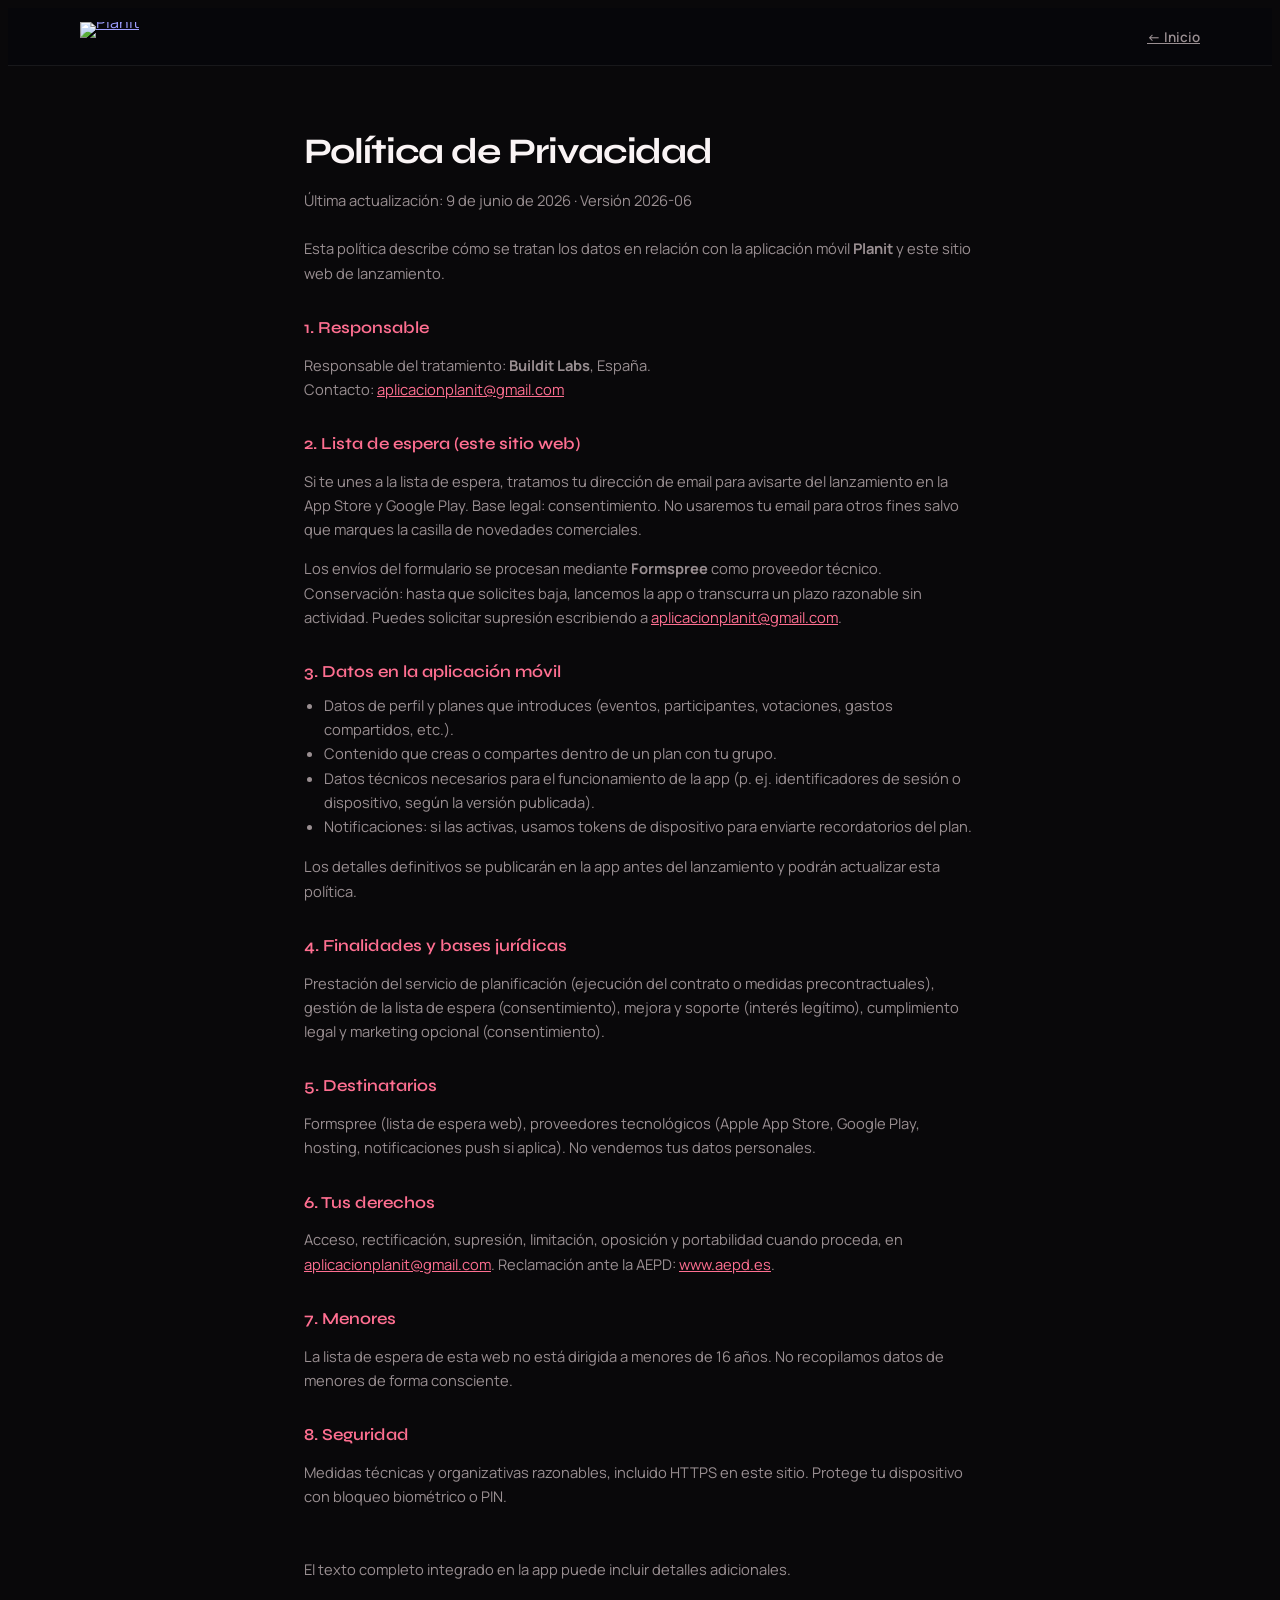
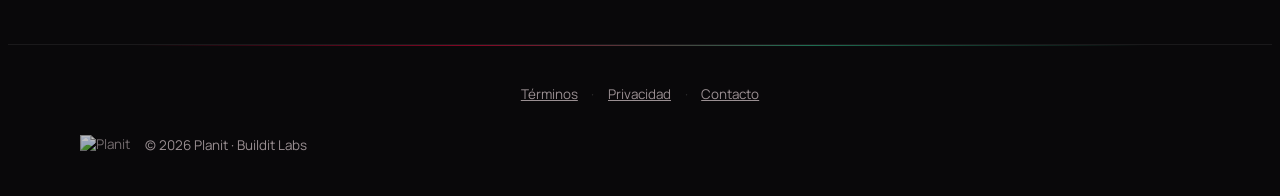
==== privacidad.html @ 85835186 "Modernize Planit landing page for production launch. Redesign site to match Futurit format, add SEO " ====
<!DOCTYPE html>
<html lang="es">
<head>
  <meta charset="UTF-8">
  <meta name="viewport" content="width=device-width, initial-scale=1.0">
  <title>Política de Privacidad — Planit | getplanit.app</title>
  <meta name="description" content="Política de privacidad de Planit, la app para organizar planes con amigos de Buildit Labs.">
  <meta name="robots" content="index, follow">
  <link rel="canonical" href="https://www.getplanit.app/privacidad.html">
  <link rel="icon" type="image/png" sizes="48x48" href="./assets/icon-48.png">
  <link rel="icon" type="image/png" sizes="192x192" href="./assets/icon-192.png">
  <meta name="theme-color" content="#09080a">
  <link rel="preconnect" href="https://fonts.googleapis.com">
  <link rel="preconnect" href="https://fonts.gstatic.com" crossorigin>
  <link rel="preload" as="style" href="https://fonts.googleapis.com/css2?family=IBM+Plex+Mono:wght@400;500&family=Manrope:wght@400;600;700&family=Syne:wght@700&display=swap" onload="this.onload=null;this.rel='stylesheet'">
  <noscript><link rel="stylesheet" href="https://fonts.googleapis.com/css2?family=IBM+Plex+Mono:wght@400;500&family=Manrope:wght@400;600;700&family=Syne:wght@700&display=swap"></noscript>
  <link rel="stylesheet" href="./index.css">
</head>
<body>
  <header class="legal-header">
    <div class="container legal-header-inner">
      <a href="./" class="site-logo-link" aria-label="Planit — inicio">
        <img src="./assets/logo.png" alt="Planit" class="site-logo" width="200" height="79">
      </a>
      <a href="./" class="legal-back">← Inicio</a>
    </div>
  </header>

  <main class="legal-page">
    <div class="container legal-wrap">
      <h1>Política de Privacidad</h1>
      <p class="legal-meta">Última actualización: 9 de junio de 2026 · Versión 2026-06</p>
      <p>Esta política describe cómo se tratan los datos en relación con la aplicación móvil <strong>Planit</strong> y este sitio web de lanzamiento.</p>

      <h2>1. Responsable</h2>
      <p>Responsable del tratamiento: <strong>Buildit Labs</strong>, España.<br>
      Contacto: <a href="mailto:aplicacionplanit@gmail.com">aplicacionplanit@gmail.com</a></p>

      <h2>2. Lista de espera (este sitio web)</h2>
      <p>Si te unes a la lista de espera, tratamos tu dirección de email para avisarte del lanzamiento en la App Store y Google Play. Base legal: consentimiento. No usaremos tu email para otros fines salvo que marques la casilla de novedades comerciales.</p>
      <p>Los envíos del formulario se procesan mediante <strong>Formspree</strong> como proveedor técnico. Conservación: hasta que solicites baja, lancemos la app o transcurra un plazo razonable sin actividad. Puedes solicitar supresión escribiendo a <a href="mailto:aplicacionplanit@gmail.com">aplicacionplanit@gmail.com</a>.</p>

      <h2>3. Datos en la aplicación móvil</h2>
      <ul>
        <li>Datos de perfil y planes que introduces (eventos, participantes, votaciones, gastos compartidos, etc.).</li>
        <li>Contenido que creas o compartes dentro de un plan con tu grupo.</li>
        <li>Datos técnicos necesarios para el funcionamiento de la app (p. ej. identificadores de sesión o dispositivo, según la versión publicada).</li>
        <li>Notificaciones: si las activas, usamos tokens de dispositivo para enviarte recordatorios del plan.</li>
      </ul>
      <p>Los detalles definitivos se publicarán en la app antes del lanzamiento y podrán actualizar esta política.</p>

      <h2>4. Finalidades y bases jurídicas</h2>
      <p>Prestación del servicio de planificación (ejecución del contrato o medidas precontractuales), gestión de la lista de espera (consentimiento), mejora y soporte (interés legítimo), cumplimiento legal y marketing opcional (consentimiento).</p>

      <h2>5. Destinatarios</h2>
      <p>Formspree (lista de espera web), proveedores tecnológicos (Apple App Store, Google Play, hosting, notificaciones push si aplica). No vendemos tus datos personales.</p>

      <h2>6. Tus derechos</h2>
      <p>Acceso, rectificación, supresión, limitación, oposición y portabilidad cuando proceda, en <a href="mailto:aplicacionplanit@gmail.com">aplicacionplanit@gmail.com</a>. Reclamación ante la AEPD: <a href="https://www.aepd.es" target="_blank" rel="noopener noreferrer">www.aepd.es</a>.</p>

      <h2>7. Menores</h2>
      <p>La lista de espera de esta web no está dirigida a menores de 16 años. No recopilamos datos de menores de forma consciente.</p>

      <h2>8. Seguridad</h2>
      <p>Medidas técnicas y organizativas razonables, incluido HTTPS en este sitio. Protege tu dispositivo con bloqueo biométrico o PIN.</p>

      <p class="legal-footnote">El texto completo integrado en la app puede incluir detalles adicionales.</p>
    </div>
  </main>

  <footer class="site-footer">
    <div class="container">
      <div class="footer-top">
        <nav class="footer-nav" aria-label="Legal">
          <a href="./terminos.html">Términos</a>
          <span class="sep" aria-hidden="true">·</span>
          <a href="./privacidad.html">Privacidad</a>
          <span class="sep" aria-hidden="true">·</span>
          <a href="mailto:aplicacionplanit@gmail.com">Contacto</a>
        </nav>
      </div>
      <div class="footer-bottom">
        <div class="footer-brand">
          <img src="./assets/logo.png" alt="Planit" class="footer-logo" loading="lazy" width="713" height="281">
          <span>&copy; <span id="year"></span> Planit · Buildit Labs</span>
        </div>
      </div>
    </div>
  </footer>
  <script>document.getElementById('year').textContent = String(new Date().getFullYear());</script>
</body>
</html>
---- index.css ----
/* Planit — social planning landing */

:root {
  color-scheme: dark;
  --bg: #09080a;
  --bg-elevated: #100d0f;
  --surface: #141014;
  --surface-hover: #1a1518;
  --ink: #faf4f5;
  --ink-soft: #e8dfe1;
  --muted: #9a8f92;
  --accent: #ff033e;
  --accent-soft: #ff6f91;
  --accent-glow: rgba(255, 3, 62, 0.35);
  --positive: #34d399;
  --positive-soft: rgba(52, 211, 153, 0.15);
  --caution: #fbbf24;
  --border: rgba(255, 255, 255, 0.07);
  --border-strong: rgba(255, 255, 255, 0.12);
  --radius: 1rem;
  --radius-lg: 1.35rem;
  --radius-xl: 1.75rem;
  --ease: cubic-bezier(0.22, 1, 0.36, 1);
  --font-display: 'Syne', system-ui, sans-serif;
  --font-body: 'Manrope', system-ui, sans-serif;
  --font-mono: 'IBM Plex Mono', ui-monospace, monospace;
}

*,
*::before,
*::after {
  box-sizing: border-box;
}

html {
  scroll-behavior: smooth;
}

body {
  font-family: var(--font-body);
  background: var(--bg);
  color: var(--ink);
  overflow-x: hidden;
}

.num-tabular,
.stat-value,
.ui-balance-value,
.compare-app-value,
.asset-row span:last-child,
.mini-scenario span:last-child,
.scenario-row span:last-child {
  font-variant-numeric: tabular-nums;
}

.sr-only {
  position: absolute;
  width: 1px;
  height: 1px;
  padding: 0;
  margin: -1px;
  overflow: hidden;
  clip: rect(0, 0, 0, 0);
  white-space: nowrap;
  border: 0;
}

body::before {
  content: '';
  position: fixed;
  inset: 0;
  pointer-events: none;
  z-index: 9998;
  opacity: 0.03;
  background-image: radial-gradient(rgba(255, 255, 255, 0.07) 0.45px, transparent 0.45px);
  background-size: 3px 3px;
}

::selection {
  background: rgba(255, 3, 62, 0.35);
  color: var(--ink);
}

/* ── Layout ── */

.container {
  width: min(1120px, calc(100% - 2rem));
  margin-inline: auto;
}

.section-label {
  display: inline-flex;
  align-items: center;
  gap: 0.65rem;
  font-family: var(--font-mono);
  font-size: 0.72rem;
  letter-spacing: 0.14em;
  text-transform: uppercase;
  color: var(--muted);
  margin-bottom: 1rem;
}

.section-label::before {
  content: '';
  width: 1.5rem;
  height: 1px;
  background: var(--accent);
}

/* ── Header ── */

.site-header {
  position: fixed;
  top: 0;
  left: 0;
  right: 0;
  z-index: 50;
  padding: 1.1rem 1rem 0;
  transition: transform 0.4s var(--ease);
}

.site-header.is-scrolled .header-shell {
  border-color: rgba(255, 255, 255, 0.1);
  box-shadow: 0 12px 40px rgba(0, 0, 0, 0.4);
}

.header-nav a.is-active {
  color: var(--ink);
  background: rgba(255, 3, 62, 0.12);
}

.scroll-progress {
  position: fixed;
  top: 0;
  left: 0;
  height: 2px;
  width: 0%;
  z-index: 100;
  background: linear-gradient(90deg, var(--accent), var(--positive));
  box-shadow: 0 0 12px var(--accent-glow);
  pointer-events: none;
}

.header-shell {
  position: relative;
  width: min(1120px, calc(100% - 0.5rem));
  margin-inline: auto;
  display: flex;
  align-items: center;
  justify-content: space-between;
  gap: 1rem;
  padding: 0.65rem 0.85rem 0.65rem 1rem;
  border-radius: 999px;
  border: 1px solid var(--border);
  background: rgba(7, 7, 11, 0.72);
  backdrop-filter: blur(18px) saturate(1.4);
  box-shadow: 0 8px 32px rgba(0, 0, 0, 0.28);
}

.site-logo-link {
  display: flex;
  align-items: center;
  line-height: 0;
}

.site-logo {
  display: block;
  height: 30px;
  width: auto;
  max-width: min(180px, 42vw);
}

.header-nav {
  display: none;
  align-items: center;
  gap: 0.35rem;
}

.header-nav a {
  padding: 0.45rem 0.85rem;
  border-radius: 999px;
  font-size: 0.84rem;
  color: var(--muted);
  transition: color 0.2s, background 0.2s;
}

.header-nav a:hover {
  color: var(--ink);
  background: rgba(255, 255, 255, 0.04);
}

.header-actions {
  display: flex;
  align-items: center;
  gap: 0.5rem;
}

.mobile-nav-toggle {
  display: inline-flex;
  align-items: center;
  justify-content: center;
  width: 2.35rem;
  height: 2.35rem;
  border-radius: 999px;
  border: 1px solid var(--border);
  background: rgba(255, 255, 255, 0.03);
  color: var(--ink);
  cursor: pointer;
}

.mobile-nav {
  display: none;
  position: absolute;
  top: calc(100% + 0.5rem);
  left: 0.5rem;
  right: 0.5rem;
  padding: 0.65rem;
  border-radius: var(--radius-lg);
  border: 1px solid var(--border);
  background: rgba(7, 7, 11, 0.96);
  backdrop-filter: blur(16px);
  flex-direction: column;
  gap: 0.25rem;
}

.mobile-nav.is-open {
  display: flex;
}

.mobile-nav a {
  padding: 0.7rem 0.85rem;
  border-radius: 0.75rem;
  color: var(--muted);
  font-size: 0.9rem;
}

.mobile-nav a:hover {
  color: var(--ink);
  background: rgba(255, 255, 255, 0.04);
}

@media (min-width: 768px) {
  .header-nav {
    display: flex;
  }

  .mobile-nav-toggle {
    display: none;
  }
}

/* ── Buttons ── */

.btn-primary {
  position: relative;
  display: inline-flex;
  align-items: center;
  justify-content: center;
  gap: 0.5rem;
  padding: 0.8rem 1.35rem;
  border-radius: 999px;
  border: none;
  background: var(--ink);
  color: var(--bg);
  font-family: var(--font-body);
  font-size: 0.9rem;
  font-weight: 700;
  cursor: pointer;
  transition: transform 0.25s var(--ease), box-shadow 0.25s;
  box-shadow: 0 0 0 1px rgba(255, 255, 255, 0.08) inset;
}

.btn-primary:hover {
  transform: translateY(-1px);
  box-shadow: 0 12px 32px rgba(0, 0, 0, 0.35);
}

.btn-shimmer {
  overflow: hidden;
  background: linear-gradient(135deg, #f4f4f5 0%, #e4e4e7 50%, #f4f4f5 100%);
  background-size: 200% 100%;
  animation: shimmer-bg 4s ease-in-out infinite;
}

.btn-shimmer::after {
  content: '';
  position: absolute;
  inset: 0;
  background: linear-gradient(
    105deg,
    transparent 38%,
    rgba(255, 255, 255, 0.55) 50%,
    transparent 62%
  );
  transform: translateX(-120%);
  animation: shimmer-sweep 3.5s ease-in-out infinite;
}

.btn-ghost {
  display: inline-flex;
  align-items: center;
  gap: 0.45rem;
  padding: 0.8rem 1.2rem;
  border-radius: 999px;
  border: 1px solid var(--border-strong);
  background: rgba(255, 255, 255, 0.02);
  color: var(--ink-soft);
  font-size: 0.9rem;
  font-weight: 600;
  transition: border-color 0.2s, background 0.2s, color 0.2s;
}

.btn-ghost:hover {
  border-color: rgba(255, 255, 255, 0.2);
  background: rgba(255, 255, 255, 0.05);
  color: var(--ink);
}

.btn-sm {
  padding: 0.55rem 1rem;
  font-size: 0.82rem;
}

/* ── Hero ── */

.hero {
  position: relative;
  min-height: 100svh;
  padding: 7.5rem 1rem 4rem;
  display: flex;
  align-items: center;
}

.hero-aurora {
  position: absolute;
  inset: 0;
  overflow: hidden;
  pointer-events: none;
  contain: layout style paint;
}

.hero-aurora::before,
.hero-aurora::after {
  content: '';
  position: absolute;
  border-radius: 50%;
  filter: blur(80px);
  opacity: 0.55;
  animation: aurora-drift 18s ease-in-out infinite alternate;
}

.hero-aurora::before {
  width: 55vw;
  height: 55vw;
  top: -15%;
  left: -10%;
  background: radial-gradient(circle, rgba(255, 3, 62, 0.45), transparent 68%);
}

.hero-aurora::after {
  width: 45vw;
  height: 45vw;
  right: -8%;
  bottom: 5%;
  background: radial-gradient(circle, rgba(52, 211, 153, 0.18), transparent 70%);
  animation-delay: -6s;
}

.hero-spotlight {
  position: absolute;
  inset: 0;
  pointer-events: none;
  background: radial-gradient(
    600px circle at var(--spot-x, 50%) var(--spot-y, 30%),
    rgba(255, 3, 62, 0.12),
    transparent 42%
  );
  transition: background 0.15s ease-out;
}

.hero-beams {
  position: absolute;
  inset: 0;
  opacity: 0.55;
  pointer-events: none;
}

.hero-beams svg {
  width: 100%;
  height: 100%;
}

.beam {
  stroke-dasharray: 1200;
  stroke-dashoffset: 1200;
  animation: beam-draw 8s ease-in-out infinite;
}

.beam-2 { animation-delay: -2.5s; opacity: 0.7; }
.beam-3 { animation-delay: -5s; opacity: 0.5; }

.hero-gridlines {
  position: absolute;
  inset: 0;
  background-image:
    linear-gradient(rgba(255, 255, 255, 0.025) 1px, transparent 1px),
    linear-gradient(90deg, rgba(255, 255, 255, 0.025) 1px, transparent 1px);
  background-size: 64px 64px;
  mask-image: radial-gradient(ellipse 90% 80% at 50% 0%, black, transparent 80%);
  pointer-events: none;
}

.hero-layout {
  position: relative;
  z-index: 2;
  display: grid;
  gap: 3rem;
  align-items: center;
}

@media (min-width: 1024px) {
  .hero-layout {
    grid-template-columns: 1.05fr 0.95fr;
    gap: 2rem;
  }
}

.hero-copy {
  max-width: 36rem;
}

.hero-badge {
  display: inline-flex;
  align-items: center;
  gap: 0.55rem;
  margin-bottom: 1.5rem;
  padding: 0.42rem 0.9rem 0.42rem 0.65rem;
  border-radius: 999px;
  border: 1px solid rgba(255, 3, 62, 0.28);
  background: rgba(255, 3, 62, 0.08);
  font-family: var(--font-mono);
  font-size: 0.72rem;
  letter-spacing: 0.08em;
  text-transform: uppercase;
  color: var(--accent-soft);
}

.hero-badge-pulse {
  width: 0.42rem;
  height: 0.42rem;
  border-radius: 50%;
  background: var(--positive);
  box-shadow: 0 0 12px rgba(52, 211, 153, 0.65);
  animation: pulse-dot 2.2s ease-in-out infinite;
}

.hero-title {
  font-family: var(--font-display);
  font-size: clamp(2.6rem, 6vw, 4.35rem);
  font-weight: 700;
  line-height: 1.02;
  letter-spacing: -0.03em;
  margin-bottom: 1.25rem;
}

.hero-title .word {
  display: inline-block;
  opacity: 0;
  transform: translateY(1.1rem);
  filter: blur(6px);
  transition: opacity 0.7s var(--ease), transform 0.7s var(--ease), filter 0.7s var(--ease);
}

.hero-title.is-visible .word {
  opacity: 1;
  transform: translateY(0);
  filter: blur(0);
}

.hero-title .accent {
  background: linear-gradient(135deg, var(--accent-soft) 0%, var(--positive) 100%);
  -webkit-background-clip: text;
  background-clip: text;
  -webkit-text-fill-color: transparent;
}

.hero-subtitle {
  font-size: clamp(1.05rem, 2vw, 1.2rem);
  line-height: 1.65;
  color: var(--muted);
  margin-bottom: 2rem;
  max-width: 32rem;
}

.rotating-wrap {
  display: inline-block;
  position: relative;
  min-width: 6.5rem;
  height: 1.35em;
  vertical-align: bottom;
  overflow: hidden;
  margin-inline: 0.15rem;
}

.rotating-word {
  display: inline-block;
  font-family: var(--font-display);
  font-weight: 700;
  color: var(--accent-soft);
  background: linear-gradient(135deg, var(--accent-soft), var(--positive));
  -webkit-background-clip: text;
  background-clip: text;
  -webkit-text-fill-color: transparent;
  transition: transform 0.45s var(--ease), opacity 0.45s, filter 0.45s;
}

.rotating-word.is-exit {
  transform: translateY(-110%);
  opacity: 0;
  filter: blur(6px);
}

.rotating-word.is-enter {
  transform: translateY(110%);
  opacity: 0;
  filter: blur(6px);
}

.hero-actions {
  display: flex;
  flex-wrap: wrap;
  gap: 0.75rem;
  margin-bottom: 1.75rem;
}

.hero-meta {
  display: flex;
  flex-wrap: wrap;
  gap: 0.65rem;
}

.meta-chip {
  display: inline-flex;
  align-items: center;
  gap: 0.45rem;
  padding: 0.5rem 0.8rem;
  border-radius: 0.7rem;
  border: 1px solid var(--border);
  background: rgba(255, 255, 255, 0.02);
  font-size: 0.78rem;
  color: var(--muted);
}

.meta-chip svg {
  width: 0.95rem;
  height: 0.95rem;
  color: var(--accent-soft);
}

.disclaimer-box {
  margin-top: 1.75rem;
  padding: 0.85rem 1rem;
  border-radius: 0.85rem;
  border: 1px solid rgba(251, 191, 36, 0.22);
  background: rgba(251, 191, 36, 0.06);
  font-size: 0.76rem;
  line-height: 1.55;
  color: rgba(253, 230, 138, 0.92);
  max-width: 34rem;
}

/* Phone mockup */

.hero-device {
  position: relative;
  display: flex;
  justify-content: center;
  align-items: center;
  min-height: 420px;
}

.device-glow {
  position: absolute;
  width: 320px;
  height: 320px;
  border-radius: 50%;
  background: radial-gradient(circle, var(--accent-glow), transparent 68%);
  filter: blur(40px);
  animation: glow-breathe 5s ease-in-out infinite;
}

.phone-orbit {
  position: absolute;
  width: 340px;
  height: 340px;
  border-radius: 50%;
  border: 1px dashed rgba(255, 3, 62, 0.18);
  animation: orbit-spin 24s linear infinite;
  pointer-events: none;
}

.phone-orbit::before {
  content: '';
  position: absolute;
  top: -3px;
  left: 50%;
  width: 6px;
  height: 6px;
  border-radius: 50%;
  background: var(--accent-soft);
  box-shadow: 0 0 10px var(--accent-glow);
}

.phone-frame {
  position: relative;
  width: min(280px, 78vw);
  aspect-ratio: 9 / 19.2;
  border-radius: 2.4rem;
  padding: 0.55rem;
  background: linear-gradient(160deg, #2a2a34, #121218);
  box-shadow:
    0 0 0 1px rgba(255, 255, 255, 0.1),
    0 30px 80px rgba(0, 0, 0, 0.55),
    0 0 60px rgba(255, 3, 62, 0.15);
  transform: perspective(1200px) rotateY(-8deg) rotateX(4deg);
  transition: transform 0.5s var(--ease);
}

.phone-frame:hover {
  transform: perspective(1200px) rotateY(-4deg) rotateX(2deg) translateY(-4px);
}

.phone-notch {
  position: absolute;
  top: 0.85rem;
  left: 50%;
  transform: translateX(-50%);
  width: 28%;
  height: 1.35rem;
  border-radius: 999px;
  background: #0a0a0f;
  z-index: 3;
}

.phone-screen {
  position: relative;
  height: 100%;
  border-radius: 2rem;
  overflow: hidden;
  background: linear-gradient(180deg, #14141f 0%, #0d0d14 100%);
  border: 1px solid rgba(255, 255, 255, 0.06);
}

.phone-ui {
  padding: 2.6rem 1rem 1rem;
  height: 100%;
  display: flex;
  flex-direction: column;
  gap: 0.75rem;
}

.ui-header {
  display: flex;
  justify-content: space-between;
  align-items: center;
  font-size: 0.62rem;
  color: var(--muted);
  text-transform: uppercase;
  letter-spacing: 0.08em;
}

.ui-balance {
  padding: 0.85rem;
  border-radius: 1rem;
  border: 1px solid var(--border);
  background: rgba(255, 255, 255, 0.02);
}

.ui-balance-label {
  font-size: 0.62rem;
  color: var(--muted);
  text-transform: uppercase;
  letter-spacing: 0.06em;
}

.ui-balance-value {
  font-family: var(--font-display);
  font-size: 1.55rem;
  font-weight: 700;
  margin-top: 0.2rem;
  letter-spacing: -0.02em;
}

.ui-balance-delta {
  margin-top: 0.25rem;
  font-size: 0.68rem;
  color: var(--positive);
}

.ui-chart-line {
  flex: 1;
  min-height: 90px;
  border-radius: 0.85rem;
  border: 1px solid var(--border);
  background: rgba(255, 255, 255, 0.015);
  padding: 0.5rem 0.45rem 0.35rem;
  overflow: hidden;
}

.ui-chart-line svg {
  width: 100%;
  height: 100%;
  display: block;
}

.chart-stroke {
  stroke-dasharray: 320;
  stroke-dashoffset: 320;
  animation: chart-draw 2s var(--ease) 0.4s forwards;
}

.chart-area {
  opacity: 0;
  animation: chart-fade 1s var(--ease) 1.2s forwards;
}

.ui-goal {
  padding: 0.7rem;
  border-radius: 0.85rem;
  border: 1px solid var(--border);
  background: rgba(255, 255, 255, 0.02);
}

.ui-goal-top {
  display: flex;
  justify-content: space-between;
  font-size: 0.65rem;
  margin-bottom: 0.45rem;
}

.ui-progress {
  height: 0.35rem;
  border-radius: 999px;
  background: rgba(255, 255, 255, 0.08);
  overflow: hidden;
}

.ui-progress > span {
  display: block;
  height: 100%;
  width: 72%;
  border-radius: inherit;
  background: linear-gradient(90deg, var(--accent), var(--accent-soft));
  animation: progress-fill 1.4s var(--ease) forwards;
}

.floating-card {
  position: absolute;
  padding: 0.7rem 0.85rem;
  border-radius: 0.85rem;
  border: 1px solid var(--border-strong);
  background: rgba(14, 14, 20, 0.88);
  backdrop-filter: blur(14px);
  box-shadow: 0 16px 40px rgba(0, 0, 0, 0.35);
  font-size: 0.72rem;
  animation: float-y 5s ease-in-out infinite;
}

.floating-card--a {
  top: 12%;
  right: -4%;
  animation-delay: 0s;
}

.floating-card--b {
  bottom: 18%;
  left: -6%;
  animation-delay: -2.5s;
}

.floating-card strong {
  display: block;
  font-family: var(--font-display);
  font-size: 0.95rem;
  margin-top: 0.15rem;
}

/* ── Principles ── */

.principles-section {
  padding: 1.5rem 1rem 0;
}

.principles-grid {
  display: grid;
  grid-template-columns: repeat(2, 1fr);
  gap: 0.65rem;
}

@media (min-width: 768px) {
  .principles-grid {
    grid-template-columns: repeat(4, 1fr);
  }
}

.principle-pill {
  display: flex;
  align-items: center;
  justify-content: center;
  gap: 0.45rem;
  padding: 0.65rem 0.85rem;
  border-radius: 999px;
  border: 1px solid var(--border);
  background: rgba(255, 255, 255, 0.02);
  font-family: var(--font-mono);
  font-size: 0.68rem;
  letter-spacing: 0.06em;
  text-transform: uppercase;
  color: var(--muted);
}

.principle-icon {
  color: var(--accent);
  font-size: 0.45rem;
}

/* ── Compare (Aceternity-style) ── */

.compare-section {
  padding: 4.5rem 1rem;
}

.compare-wrap {
  position: relative;
  height: 420px;
  height: min(420px, 72vw);
  border-radius: var(--radius-xl);
  overflow: hidden;
  border: 1px solid var(--border);
  user-select: none;
  -webkit-user-select: none;
  touch-action: none;
  cursor: ew-resize;
  isolation: isolate;
}

.compare-layer {
  position: absolute;
  top: 0;
  bottom: 0;
  pointer-events: none;
}

.compare-excel {
  left: 0;
  right: 0;
  background: #1a1a22;
  z-index: 1;
}

.compare-app {
  z-index: 2;
  left: var(--compare-pct, 50%);
  width: calc(100% - var(--compare-pct, 50%));
  right: auto;
  background: linear-gradient(160deg, #12121a, #0a0a10);
}

.excel-mock {
  height: 100%;
  padding: 1.25rem;
  font-family: var(--font-mono);
  font-size: 0.72rem;
}

.excel-toolbar {
  display: flex;
  gap: 0.35rem;
  margin-bottom: 0.85rem;
}

.excel-toolbar span {
  width: 0.55rem;
  height: 0.55rem;
  border-radius: 50%;
  background: rgba(255, 255, 255, 0.12);
}

.excel-toolbar span:first-child { background: #fb7185; }
.excel-toolbar span:nth-child(2) { background: #fbbf24; }
.excel-toolbar span:nth-child(3) { background: #34d399; }

.excel-grid {
  display: grid;
  grid-template-columns: 1.2fr 1fr 0.7fr;
  gap: 1px;
  background: rgba(255, 255, 255, 0.08);
  border: 1px solid rgba(255, 255, 255, 0.08);
}

.excel-cell {
  padding: 0.5rem 0.55rem;
  background: #22222c;
  color: #a1a1aa;
}

.excel-cell.head {
  background: #2d2d3a;
  color: #e4e4e7;
  font-weight: 600;
}

.excel-cell.num {
  text-align: right;
  color: #86efac;
}

.excel-cell.err {
  color: #fb7185;
  font-weight: 700;
}

.excel-cell.warn {
  background: rgba(251, 191, 36, 0.12);
  color: #fde68a;
  font-size: 0.65rem;
  padding: 0.55rem;
}

.chat-mock {
  height: 100%;
  padding: 1.25rem;
  display: flex;
  flex-direction: column;
  gap: 0.55rem;
  font-size: 0.76rem;
  line-height: 1.4;
}

.chat-mock-header {
  font-family: var(--font-mono);
  font-size: 0.68rem;
  letter-spacing: 0.06em;
  text-transform: uppercase;
  color: var(--muted);
  margin-bottom: 0.35rem;
}

.chat-msg {
  max-width: 88%;
  padding: 0.55rem 0.7rem;
  border-radius: 0.75rem;
  background: rgba(255, 255, 255, 0.05);
  color: #c4c4cc;
  border: 1px solid rgba(255, 255, 255, 0.06);
}

.chat-msg--self {
  align-self: flex-end;
  background: rgba(255, 3, 62, 0.12);
  color: #fecdd3;
  border-color: rgba(255, 3, 62, 0.2);
}

.chat-msg--lost {
  align-self: center;
  font-family: var(--font-mono);
  font-size: 0.62rem;
  color: #71717a;
  background: transparent;
  border: none;
  padding: 0.25rem;
}

.chat-msg--warn {
  margin-top: auto;
  max-width: 100%;
  background: rgba(251, 191, 36, 0.12);
  color: #fde68a;
  border-color: rgba(251, 191, 36, 0.2);
  font-size: 0.68rem;
}

.compare-app-ui {
  height: 100%;
  padding: 1.75rem 1.5rem;
  display: flex;
  flex-direction: column;
  gap: 0.65rem;
}

.compare-app-header {
  display: flex;
  justify-content: space-between;
  align-items: center;
  font-size: 0.78rem;
  color: var(--muted);
}

.compare-app-label {
  font-size: 0.68rem;
  text-transform: uppercase;
  letter-spacing: 0.08em;
  color: var(--muted);
  margin-top: 0.5rem;
}

.compare-app-value {
  font-family: var(--font-display);
  font-size: clamp(1.75rem, 4vw, 2.35rem);
  font-weight: 700;
  letter-spacing: -0.03em;
  color: var(--ink);
}

.compare-app-chart {
  flex: 1;
  min-height: 80px;
  border-radius: 0.85rem;
  border: 1px solid var(--border);
  background: rgba(255, 255, 255, 0.02);
  padding: 0.5rem;
}

.compare-app-chart svg {
  width: 100%;
  height: 100%;
}

.compare-app-scenarios {
  display: flex;
  flex-wrap: wrap;
  gap: 0.4rem;
}

.compare-handle {
  position: absolute;
  top: 0;
  bottom: 0;
  left: 50%;
  transform: translateX(-50%);
  z-index: 4;
  width: 2px;
  pointer-events: none;
}

.compare-handle-line {
  position: absolute;
  inset: 0;
  background: var(--ink);
  box-shadow: 0 0 16px rgba(255, 255, 255, 0.35);
}

.compare-handle-knob {
  position: absolute;
  top: 50%;
  left: 50%;
  transform: translate(-50%, -50%);
  width: 2.5rem;
  height: 2.5rem;
  border-radius: 50%;
  border: 1px solid var(--border-strong);
  background: var(--surface);
  display: flex;
  align-items: center;
  justify-content: center;
  color: var(--ink-soft);
  box-shadow: 0 8px 24px rgba(0, 0, 0, 0.45);
}

.compare-range {
  position: absolute;
  width: 1px;
  height: 1px;
  opacity: 0;
  overflow: hidden;
  clip: rect(0, 0, 0, 0);
  margin: -1px;
  padding: 0;
  border: 0;
  pointer-events: none;
}

.compare-wrap:focus-visible {
  outline: 2px solid var(--accent-soft);
  outline-offset: 2px;
}

.compare-label {
  position: absolute;
  bottom: 1rem;
  z-index: 3;
  pointer-events: none;
  padding: 0.3rem 0.65rem;
  border-radius: 999px;
  border: 1px solid var(--border);
  background: rgba(7, 7, 11, 0.8);
  font-family: var(--font-mono);
  font-size: 0.65rem;
  letter-spacing: 0.08em;
  text-transform: uppercase;
  color: var(--muted);
}

.compare-label--left { left: 1rem; }
.compare-label--right { right: 1rem; }

/* ── FAQ ── */

.faq-section {
  padding: 4.5rem 1rem;
}

.faq-list {
  display: grid;
  gap: 0.65rem;
  max-width: 40rem;
  margin-inline: auto;
}

.faq-item {
  border-radius: var(--radius-lg);
  border: 1px solid var(--border);
  background: var(--surface);
  overflow: hidden;
  transition: border-color 0.25s;
}

.faq-item[open] {
  border-color: rgba(255, 3, 62, 0.35);
}

.faq-item summary {
  list-style: none;
  cursor: pointer;
  padding: 1.1rem 1.25rem;
  font-family: var(--font-display);
  font-size: 0.95rem;
  font-weight: 600;
  display: flex;
  align-items: center;
  justify-content: space-between;
  gap: 1rem;
}

.faq-item summary::-webkit-details-marker {
  display: none;
}

.faq-item summary::after {
  content: '+';
  font-family: var(--font-body);
  font-size: 1.2rem;
  color: var(--accent-soft);
  transition: transform 0.25s;
  flex-shrink: 0;
}

.faq-item[open] summary::after {
  transform: rotate(45deg);
}

.faq-item p {
  padding: 0 1.25rem 1.1rem;
  margin: 0;
  font-size: 0.88rem;
  line-height: 1.65;
  color: var(--muted);
}

/* ── Marquee ── */

.marquee-section {
  border-block: 1px solid var(--border);
  background: rgba(255, 255, 255, 0.015);
  overflow: hidden;
}

.marquee-row {
  padding: 0.7rem 0;
  overflow: hidden;
}

.marquee-row--reverse .marquee-track {
  animation-direction: reverse;
  animation-duration: 38s;
}

.marquee-track {
  display: flex;
  width: max-content;
  animation: marquee 32s linear infinite;
  will-change: transform;
}

.marquee-section.is-paused .marquee-track {
  animation-play-state: paused;
}

.marquee-group {
  display: flex;
  align-items: center;
  gap: 2.5rem;
  padding-right: 2.5rem;
}

.marquee-item {
  display: inline-flex;
  align-items: center;
  gap: 0.65rem;
  font-family: var(--font-mono);
  font-size: 0.75rem;
  letter-spacing: 0.1em;
  text-transform: uppercase;
  color: var(--muted);
  white-space: nowrap;
}

.marquee-item::before {
  content: '◆';
  font-size: 0.45rem;
  color: var(--accent);
}

/* ── Stats ── */

.stats-section {
  padding: 3.5rem 1rem;
}

.stats-grid {
  display: grid;
  gap: 1rem;
}

@media (min-width: 768px) {
  .stats-grid {
    grid-template-columns: repeat(3, 1fr);
  }
}

.stat-card {
  position: relative;
  padding: 1.35rem 1.25rem;
  border-radius: var(--radius-lg);
  border: 1px solid var(--border);
  background: linear-gradient(145deg, rgba(255, 255, 255, 0.03), transparent);
  overflow: hidden;
  transition: border-color 0.35s, transform 0.35s var(--ease);
}

.stat-card::before {
  content: '';
  position: absolute;
  inset: 0;
  background: radial-gradient(
    320px circle at var(--card-x, 50%) var(--card-y, 0%),
    rgba(255, 3, 62, 0.12),
    transparent 42%
  );
  opacity: 0;
  transition: opacity 0.35s;
  pointer-events: none;
}

.stat-card:hover::before {
  opacity: 1;
}

/* ── Process ── */

.process-section {
  padding: 2rem 1rem 4.5rem;
}

.process-grid {
  list-style: none;
  margin: 0;
  padding: 0;
  display: grid;
  gap: 1rem;
}

@media (min-width: 768px) {
  .process-grid {
    grid-template-columns: repeat(3, 1fr);
  }
}

.process-step {
  position: relative;
  padding: 1.5rem 1.35rem;
  border-radius: var(--radius-lg);
  border: 1px solid var(--border);
  background: var(--surface);
  overflow: hidden;
  transition: border-color 0.35s, transform 0.35s var(--ease);
}

.process-step::before {
  content: '';
  position: absolute;
  inset: 0;
  background: radial-gradient(
    360px circle at var(--card-x, 50%) var(--card-y, 0%),
    rgba(255, 3, 62, 0.12),
    transparent 42%
  );
  opacity: 0;
  transition: opacity 0.35s;
  pointer-events: none;
}

.process-step:hover {
  border-color: rgba(255, 3, 62, 0.3);
  transform: translateY(-3px);
}

.process-step:hover::before {
  opacity: 1;
}

.process-num {
  display: block;
  font-family: var(--font-mono);
  font-size: 0.72rem;
  letter-spacing: 0.12em;
  color: var(--accent-soft);
  margin-bottom: 0.85rem;
}

.process-step h3 {
  font-family: var(--font-display);
  font-size: 1.1rem;
  font-weight: 600;
  margin-bottom: 0.5rem;
  letter-spacing: -0.02em;
}

.process-step p {
  font-size: 0.86rem;
  line-height: 1.6;
  color: var(--muted);
}

.process-step:not(:last-child)::after {
  content: '→';
  position: absolute;
  top: 50%;
  right: -0.65rem;
  transform: translateY(-50%);
  color: var(--accent);
  font-size: 1rem;
  z-index: 2;
  display: none;
}

@media (min-width: 768px) {
  .process-step:not(:last-child)::after {
    display: block;
  }
}

.stat-value {
  font-family: var(--font-display);
  font-size: 2rem;
  font-weight: 700;
  letter-spacing: -0.03em;
  line-height: 1;
  margin-bottom: 0.45rem;
}

.stat-value .suffix {
  font-size: 1.1rem;
  color: var(--accent-soft);
}

.stat-label {
  font-size: 0.88rem;
  color: var(--muted);
  line-height: 1.5;
}

/* ── Features bento ── */

.features-section {
  padding: 4.5rem 1rem;
}

.section-heading {
  max-width: 34rem;
  margin-bottom: 2.5rem;
}

.section-heading h2 {
  font-family: var(--font-display);
  font-size: clamp(2rem, 4vw, 2.75rem);
  font-weight: 700;
  letter-spacing: -0.03em;
  line-height: 1.08;
  margin-bottom: 0.85rem;
}

.section-heading p {
  color: var(--muted);
  font-size: 1.05rem;
  line-height: 1.65;
}

.bento-grid {
  display: grid;
  gap: 1rem;
  grid-template-columns: 1fr;
}

@media (min-width: 600px) and (max-width: 899px) {
  .bento-grid {
    grid-template-columns: repeat(2, 1fr);
    grid-template-areas:
      "hero hero"
      "tall activos"
      "metas privacy"
      "coach coach";
  }

  .bento-card--hero { grid-area: hero; }
  .bento-card--tall { grid-area: tall; }
  .bento-card--activos { grid-area: activos; }
  .bento-card--metas { grid-area: metas; }
  .bento-card--coach { grid-area: coach; }
  .bento-card--privacy { grid-area: privacy; }
}

@media (min-width: 900px) {
  .bento-grid {
    grid-template-columns: repeat(4, 1fr);
    grid-template-areas:
      "hero hero hero tall"
      "hero hero hero tall"
      "activos activos metas metas"
      "coach coach coach privacy";
    gap: 1rem;
  }

  .bento-card--hero { grid-area: hero; }
  .bento-card--tall { grid-area: tall; }
  .bento-card--activos { grid-area: activos; }
  .bento-card--metas { grid-area: metas; }
  .bento-card--coach { grid-area: coach; }
  .bento-card--privacy { grid-area: privacy; }
}

.bento-card {
  position: relative;
  display: flex;
  flex-direction: column;
  padding: 1.35rem;
  border-radius: var(--radius-lg);
  border: 1px solid var(--border);
  background: var(--surface);
  overflow: hidden;
  transition: border-color 0.35s, transform 0.35s var(--ease);
}

.gradient-border {
  background-clip: padding-box;
}

.gradient-border::after {
  content: '';
  position: absolute;
  inset: 0;
  border-radius: inherit;
  padding: 1px;
  background: linear-gradient(135deg, rgba(255, 3, 62, 0.5), rgba(52, 211, 153, 0.25), transparent 60%);
  -webkit-mask: linear-gradient(#fff 0 0) content-box, linear-gradient(#fff 0 0);
  -webkit-mask-composite: xor;
  mask-composite: exclude;
  opacity: 0.55;
  pointer-events: none;
  transition: opacity 0.35s;
}

.gradient-border:hover::after {
  opacity: 1;
}

.bento-card::before {
  content: '';
  position: absolute;
  inset: 0;
  background: radial-gradient(
    420px circle at var(--card-x, 50%) var(--card-y, 0%),
    rgba(255, 3, 62, 0.14),
    transparent 42%
  );
  opacity: 0;
  transition: opacity 0.35s;
  pointer-events: none;
}

.bento-card:hover {
  border-color: rgba(255, 3, 62, 0.35);
  transform: translateY(-3px);
}

.bento-card:hover::before {
  opacity: 1;
}

.bento-card h3 {
  font-family: var(--font-display);
  font-size: 1.05rem;
  font-weight: 600;
  margin-bottom: 0.45rem;
  letter-spacing: -0.02em;
}

.bento-card p {
  font-size: 0.86rem;
  line-height: 1.55;
  color: var(--muted);
}

.bento-icon {
  display: inline-flex;
  align-items: center;
  justify-content: center;
  width: 2.25rem;
  height: 2.25rem;
  margin-bottom: 0.85rem;
  border-radius: 0.65rem;
  border: 1px solid rgba(255, 3, 62, 0.22);
  background: rgba(255, 3, 62, 0.1);
  color: var(--accent-soft);
}

.bento-mini-ui {
  margin-top: auto;
  padding: 0.85rem;
  border-radius: 0.85rem;
  border: 1px solid var(--border);
  background: rgba(0, 0, 0, 0.22);
}

.bento-card--hero .bento-mini-ui,
.bento-card--tall .bento-mini-ui {
  flex: 1;
  display: flex;
  flex-direction: column;
  justify-content: flex-end;
  margin-top: 1rem;
}

.bento-card--hero .mini-chart {
  height: 100%;
  min-height: 88px;
  max-height: 140px;
}

.mini-chart {
  display: flex;
  align-items: flex-end;
  gap: 0.35rem;
  height: 72px;
}

.mini-chart span {
  flex: 1;
  border-radius: 0.2rem 0.2rem 0 0;
  background: linear-gradient(180deg, var(--accent-soft), rgba(255, 3, 62, 0.2));
}

.mini-scenarios {
  display: grid;
  gap: 0.45rem;
}

.mini-scenario {
  display: flex;
  justify-content: space-between;
  font-size: 0.75rem;
}

.mini-scenario .tag {
  padding: 0.15rem 0.45rem;
  border-radius: 999px;
  font-size: 0.65rem;
}

.tag-opt { background: var(--positive-soft); color: var(--positive); }
.tag-base { background: rgba(255, 3, 62, 0.15); color: var(--accent-soft); }
.tag-pes { background: rgba(251, 113, 133, 0.15); color: #fb7185; }

.bento-wide-inner {
  display: grid;
  gap: 1rem;
  flex: 1;
  align-content: stretch;
}

@media (min-width: 640px) {
  .bento-wide-inner {
    grid-template-columns: 1fr 1fr;
    align-items: center;
  }
}

.bento-card--coach .bento-wide-inner {
  margin-top: 0;
}

.mini-assets {
  display: grid;
  gap: 0.4rem;
}

.asset-row {
  display: flex;
  justify-content: space-between;
  font-size: 0.72rem;
  color: var(--muted);
  padding-bottom: 0.35rem;
  border-bottom: 1px solid rgba(255, 255, 255, 0.04);
}

.asset-row:last-child {
  border-bottom: none;
  padding-bottom: 0;
}

.asset-row span:last-child {
  color: var(--ink-soft);
  font-family: var(--font-mono);
  font-size: 0.68rem;
}

.mini-goal-row {
  display: flex;
  justify-content: space-between;
  font-size: 0.72rem;
  color: var(--muted);
}

.mini-chat {
  display: grid;
  gap: 0.5rem;
}

.chat-bubble {
  padding: 0.55rem 0.7rem;
  border-radius: 0.65rem;
  font-size: 0.72rem;
  line-height: 1.45;
}

.chat-user {
  background: rgba(255, 3, 62, 0.15);
  color: var(--ink-soft);
  margin-right: 1.5rem;
}

.chat-ai {
  background: rgba(255, 255, 255, 0.04);
  color: var(--muted);
  margin-left: 1rem;
  border: 1px solid var(--border);
}

.privacy-badge {
  display: flex;
  flex-direction: column;
  align-items: center;
  justify-content: center;
  gap: 0.5rem;
  margin-top: auto;
  padding-top: 1rem;
  text-align: center;
  color: var(--positive);
  font-family: var(--font-mono);
  font-size: 0.68rem;
  letter-spacing: 0.08em;
  text-transform: uppercase;
}

.bento-card--privacy p {
  flex: 1;
}

/* ── Showcase ── */

.showcase-section {
  padding: 4.5rem 1rem;
}

.showcase-panel {
  position: relative;
  padding: 2rem;
  border-radius: var(--radius-xl);
  border: 1px solid var(--border);
  background: linear-gradient(145deg, rgba(255, 255, 255, 0.03), rgba(255, 255, 255, 0.01));
  overflow: hidden;
}

.border-beam-wrap {
  position: relative;
  border-radius: inherit;
}

.border-beam-wrap::before {
  content: '';
  position: absolute;
  inset: -1px;
  border-radius: inherit;
  padding: 1px;
  background: conic-gradient(
    from var(--beam-angle, 0deg),
    transparent 0deg,
    var(--accent) 60deg,
    var(--accent-soft) 120deg,
    transparent 180deg
  );
  -webkit-mask: linear-gradient(#fff 0 0) content-box, linear-gradient(#fff 0 0);
  -webkit-mask-composite: xor;
  mask-composite: exclude;
  opacity: 0.65;
  pointer-events: none;
  animation: beam-spin 4s linear infinite;
}

.showcase-layout {
  display: grid;
  gap: 2rem;
  align-items: stretch;
}

@media (min-width: 900px) {
  .showcase-layout {
    grid-template-columns: 1fr 1.05fr;
  }
}

.showcase-title {
  font-family: var(--font-display);
  font-size: clamp(1.75rem, 3vw, 2.25rem);
  font-weight: 700;
  letter-spacing: -0.03em;
  margin-bottom: 0.85rem;
}

.showcase-desc {
  color: var(--muted);
  line-height: 1.65;
  max-width: 28rem;
  margin-bottom: 1.25rem;
}

.showcase-perks {
  list-style: none;
  margin: 0;
  padding: 0;
  display: grid;
  gap: 0.55rem;
}

.showcase-perks li {
  display: flex;
  align-items: center;
  gap: 0.55rem;
  font-size: 0.88rem;
  color: var(--ink-soft);
}

.showcase-perks svg {
  color: var(--positive);
  flex-shrink: 0;
}

.showcase-viz {
  padding: 1.35rem;
  border-radius: var(--radius-lg);
  border: 1px solid var(--border);
  background: rgba(0, 0, 0, 0.25);
}

.viz-header {
  display: flex;
  justify-content: space-between;
  align-items: center;
  margin-bottom: 1.25rem;
  font-size: 0.82rem;
}

.viz-pill {
  padding: 0.25rem 0.55rem;
  border-radius: 999px;
  border: 1px solid rgba(255, 3, 62, 0.25);
  background: rgba(255, 3, 62, 0.1);
  font-family: var(--font-mono);
  font-size: 0.65rem;
  color: var(--accent-soft);
}

.viz-footer {
  display: grid;
  grid-template-columns: 1fr 1fr;
  gap: 1rem;
  margin-top: 1.25rem;
  padding-top: 1rem;
  border-top: 1px solid var(--border);
}

.viz-footer strong {
  display: block;
  font-family: var(--font-display);
  font-size: 1.15rem;
  margin-top: 0.2rem;
}

.viz-label {
  font-size: 0.68rem;
  color: var(--muted);
  text-transform: uppercase;
  letter-spacing: 0.06em;
}

.scenario-row .tag-opt,
.scenario-row .tag-base,
.scenario-row .tag-pes {
  font-size: 0.72rem;
  padding: 0.15rem 0.45rem;
  border-radius: 999px;
}

.scenario-viz {
  display: grid;
  gap: 0.75rem;
}

.scenario-row {
  display: grid;
  grid-template-columns: 5.5rem 1fr 3.5rem;
  align-items: center;
  gap: 0.75rem;
  font-size: 0.82rem;
}

.scenario-bar {
  height: 0.45rem;
  border-radius: 999px;
  background: rgba(255, 255, 255, 0.06);
  overflow: hidden;
}

.scenario-bar > span {
  display: block;
  height: 100%;
  border-radius: inherit;
  transform-origin: left;
  animation: bar-slide 1.2s var(--ease) forwards;
}

.bar-opt-fill { background: linear-gradient(90deg, #34d399, #10b981); width: 92%; }
.bar-base-fill { background: linear-gradient(90deg, var(--accent-soft), var(--accent)); width: 78%; }
.bar-pes-fill { background: linear-gradient(90deg, #fb7185, #f43f5e); width: 62%; }

/* ── CTA ── */

.cta-section {
  padding: 4.5rem 1rem 5rem;
}

.cta-card {
  position: relative;
  max-width: 56rem;
  margin-inline: auto;
  padding: 2.5rem 2rem;
  border-radius: var(--radius-xl);
  border: 1px solid var(--border);
  background: rgba(18, 18, 26, 0.85);
  backdrop-filter: blur(12px);
  overflow: hidden;
}

.cta-layout {
  position: relative;
  z-index: 1;
  display: grid;
  gap: 2rem;
  align-items: start;
}

@media (min-width: 800px) {
  .cta-layout {
    grid-template-columns: 1fr 1.05fr;
    gap: 2.5rem;
  }
}

.cta-benefits h2 {
  font-family: var(--font-display);
  font-size: clamp(1.75rem, 4vw, 2.35rem);
  font-weight: 700;
  letter-spacing: -0.03em;
  margin-bottom: 0.55rem;
}

.cta-benefits > p {
  color: var(--muted);
  margin-bottom: 1.25rem;
  line-height: 1.6;
}

.cta-perks {
  list-style: none;
  margin: 0;
  padding: 0;
  display: grid;
  gap: 0.55rem;
}

.cta-perks li {
  display: flex;
  align-items: center;
  gap: 0.55rem;
  font-size: 0.88rem;
  color: var(--ink-soft);
}

.cta-perks svg {
  color: var(--positive);
  flex-shrink: 0;
}

.cta-card::before {
  content: '';
  position: absolute;
  inset: 0;
  background-image: radial-gradient(rgba(255, 3, 62, 0.08) 1px, transparent 1px);
  background-size: 24px 24px;
  opacity: 0.4;
  pointer-events: none;
}

.cta-card::after {
  content: '';
  position: absolute;
  inset: 0;
  background: radial-gradient(ellipse 80% 60% at 50% 0%, rgba(255, 3, 62, 0.12), transparent 65%);
  pointer-events: none;
}

.waitlist-form {
  text-align: left;
  padding: 1.35rem;
  border-radius: var(--radius-lg);
  border: 1px solid var(--border);
  background: rgba(0, 0, 0, 0.22);
}

.waitlist-row {
  display: flex;
  flex-direction: column;
  gap: 0.65rem;
}

@media (min-width: 540px) {
  .waitlist-row {
    flex-direction: row;
  }
}

.waitlist-input {
  flex: 1;
  padding: 0.85rem 1.1rem;
  border-radius: 999px;
  border: 1px solid var(--border);
  background: rgba(0, 0, 0, 0.25);
  color: var(--ink);
  font-family: var(--font-body);
  font-size: 0.92rem;
  transition: border-color 0.2s, box-shadow 0.2s;
}

.waitlist-input::placeholder {
  color: rgba(139, 139, 154, 0.7);
}

.waitlist-input:focus {
  outline: none;
  border-color: rgba(255, 3, 62, 0.45);
  box-shadow: 0 0 0 3px rgba(255, 3, 62, 0.18);
}

.form-check {
  display: flex;
  align-items: flex-start;
  gap: 0.55rem;
  margin-top: 0.85rem;
  font-size: 0.84rem;
  color: var(--muted);
  line-height: 1.5;
}

.form-check input {
  margin-top: 0.2rem;
  accent-color: var(--accent);
}

.form-footnote {
  margin-top: 0.85rem;
  font-size: 0.74rem;
  line-height: 1.55;
  color: rgba(139, 139, 154, 0.85);
}

/* ── Footer ── */

.site-footer {
  position: relative;
  border-top: 1px solid var(--border);
  padding: 2.5rem 1rem 2rem;
}

.site-footer::before {
  content: '';
  position: absolute;
  top: 0;
  left: 10%;
  right: 10%;
  height: 1px;
  background: linear-gradient(90deg, transparent, var(--accent), var(--positive), transparent);
  opacity: 0.5;
}

.footer-top {
  display: flex;
  flex-direction: column;
  align-items: center;
  gap: 1rem;
  text-align: center;
  margin-bottom: 2rem;
}

.footer-nav {
  display: flex;
  flex-wrap: wrap;
  justify-content: center;
  gap: 0.35rem 0.85rem;
  font-size: 0.84rem;
  color: var(--muted);
}

.footer-nav a,
.footer-nav button {
  color: inherit;
  transition: color 0.2s;
}

.footer-nav button {
  background: none;
  border: none;
  padding: 0;
  font: inherit;
  cursor: pointer;
}

.footer-nav a:hover,
.footer-nav button:hover {
  color: var(--ink);
}

.footer-nav .sep {
  color: rgba(255, 255, 255, 0.15);
}

.footer-bottom {
  display: flex;
  flex-direction: column;
  align-items: center;
  gap: 1rem;
  font-size: 0.84rem;
  color: var(--muted);
}

@media (min-width: 640px) {
  .footer-bottom {
    flex-direction: row;
    justify-content: space-between;
  }
}

.footer-brand {
  display: flex;
  align-items: center;
  gap: 0.65rem;
}

.footer-brand img {
  display: block;
  height: 1.35rem;
  width: auto;
  max-width: none;
  object-fit: contain;
  opacity: 0.75;
}

.footer-social {
  display: flex;
  align-items: center;
  gap: 1rem;
}

.footer-social a {
  display: inline-flex;
  align-items: center;
  gap: 0.4rem;
  color: var(--muted);
  transition: color 0.2s;
}

.footer-social a:hover {
  color: var(--ink);
}

.lang-select {
  padding: 0.35rem 0.55rem;
  border-radius: 0.55rem;
  border: 1px solid var(--border);
  background: var(--surface);
  color: var(--muted);
  font-family: var(--font-body);
  font-size: 0.82rem;
  font-weight: 600;
}

/* ── Modal & cookies ── */

.modal-link {
  cursor: pointer;
  color: var(--accent-soft);
  text-decoration: underline;
  text-underline-offset: 2px;
}

button.modal-link {
  background: none;
  border: none;
  padding: 0;
  font: inherit;
}

.modal-link:hover {
  color: var(--ink);
}

#modal-content a {
  color: var(--accent-soft);
}

.modal-title {
  font-family: var(--font-display);
  font-size: 1.2rem;
  font-weight: 700;
  margin-bottom: 1rem;
  padding-right: 2rem;
}

.modal-body {
  font-size: 0.88rem;
  line-height: 1.65;
  overflow-y: auto;
  flex: 1;
}

#modal-content p {
  margin-bottom: 0.75rem;
}

.cookie-text {
  font-size: 0.88rem;
  text-align: center;
  margin: 0;
  line-height: 1.55;
}

#cookie-banner:not(.hidden) {
  display: block;
}

/* ── Utilities (no Tailwind) ── */

.hidden {
  display: none !important;
}

#modal {
  position: fixed;
  inset: 0;
  z-index: 60;
  padding: 1rem;
  background: rgba(0, 0, 0, 0.72);
  backdrop-filter: blur(6px);
}

#modal.flex {
  display: flex;
  align-items: center;
  justify-content: center;
}

#modal > div {
  position: relative;
  display: flex;
  flex-direction: column;
  width: 100%;
  max-width: 42rem;
  max-height: 90vh;
  padding: 1.5rem;
  border-radius: var(--radius-xl);
  border: 1px solid var(--border);
  background: #12121a;
  color: #f4f4f5;
}

#modal-title {
  color: #f4f4f5;
}

#modal-content {
  color: #a1a1aa;
}

#modal-content strong {
  color: #e4e4e7;
}

#modal-close {
  position: absolute;
  top: 1rem;
  right: 1rem;
  border: none;
  background: none;
  font-size: 1.5rem;
  line-height: 1;
  color: var(--muted);
  cursor: pointer;
}

#modal-close:hover {
  color: var(--ink);
}

#cookie-banner {
  position: fixed;
  bottom: 0;
  left: 0;
  right: 0;
  z-index: 60;
  border-top: 1px solid var(--border);
  background: #0e0e14;
  backdrop-filter: blur(12px);
  box-shadow: 0 -8px 32px rgba(0, 0, 0, 0.35);
  color: #d4d4d8;
}

#cookie-banner p {
  color: #d4d4d8;
}

#cookie-banner .modal-link {
  color: var(--accent-soft);
}

.cookie-inner {
  width: min(1120px, calc(100% - 2rem));
  margin-inline: auto;
  padding: 1rem 0;
  display: flex;
  flex-direction: column;
  gap: 0.85rem;
  align-items: center;
}

@media (min-width: 640px) {
  .cookie-inner {
    flex-direction: row;
    justify-content: space-between;
  }
}

/* ── Reveal ── */

.reveal {
  opacity: 0;
  transform: translateY(28px);
  transition: opacity 0.75s var(--ease), transform 0.75s var(--ease);
}

.reveal.is-visible {
  opacity: 1;
  transform: translateY(0);
}

.reveal-delay-1 { transition-delay: 0.1s; }
.reveal-delay-2 { transition-delay: 0.2s; }
.reveal-delay-3 { transition-delay: 0.3s; }

/* ── Animations ── */

@keyframes aurora-drift {
  0% { transform: translate(0, 0) scale(1); }
  100% { transform: translate(4%, 6%) scale(1.08); }
}

@keyframes glow-breathe {
  0%, 100% { opacity: 0.55; transform: scale(1); }
  50% { opacity: 0.85; transform: scale(1.06); }
}

@keyframes pulse-dot {
  0%, 100% { opacity: 1; }
  50% { opacity: 0.45; }
}

@keyframes float-y {
  0%, 100% { transform: translateY(0); }
  50% { transform: translateY(-10px); }
}

@keyframes marquee {
  0% { transform: translateX(0); }
  100% { transform: translateX(-50%); }
}

@keyframes beam-spin {
  to { --beam-angle: 360deg; }
}

@property --beam-angle {
  syntax: '<angle>';
  initial-value: 0deg;
  inherits: false;
}

@keyframes bar-grow {
  from { transform: scaleY(0); }
  to { transform: scaleY(1); }
}

@keyframes bar-slide {
  from { transform: scaleX(0); }
  to { transform: scaleX(1); }
}

@keyframes progress-fill {
  from { width: 0; }
  to { width: 72%; }
}

@keyframes beam-draw {
  0% { stroke-dashoffset: 1200; opacity: 0; }
  15% { opacity: 1; }
  50% { stroke-dashoffset: 0; opacity: 1; }
  85% { opacity: 1; }
  100% { stroke-dashoffset: -1200; opacity: 0; }
}

@keyframes chart-draw {
  to { stroke-dashoffset: 0; }
}

@keyframes chart-fade {
  to { opacity: 1; }
}

@keyframes shimmer-bg {
  0%, 100% { background-position: 0% 50%; }
  50% { background-position: 100% 50%; }
}

@keyframes shimmer-sweep {
  0% { transform: translateX(-120%); }
  45%, 100% { transform: translateX(120%); }
}

@keyframes orbit-spin {
  to { transform: rotate(360deg); }
}

/* ── Legal subpages ── */

.legal-header {
  position: sticky;
  top: 0;
  z-index: 40;
  border-bottom: 1px solid var(--border);
  background: rgba(7, 7, 11, 0.92);
  backdrop-filter: blur(12px);
}

.legal-header-inner {
  display: flex;
  align-items: center;
  justify-content: space-between;
  gap: 1rem;
  padding: 0.85rem 0;
}

.legal-back {
  font-size: 0.84rem;
  font-weight: 600;
  color: var(--muted);
  transition: color 0.2s;
}

.legal-back:hover {
  color: var(--ink);
}

.legal-page {
  padding: 2.5rem 1rem 3rem;
}

.legal-wrap {
  max-width: 42rem;
  margin-inline: auto;
}

.legal-wrap h1 {
  font-family: var(--font-display);
  font-size: clamp(1.75rem, 4vw, 2.25rem);
  font-weight: 700;
  letter-spacing: -0.03em;
  margin-bottom: 0.5rem;
}

.legal-wrap h2 {
  font-family: var(--font-display);
  font-size: 1.05rem;
  font-weight: 600;
  margin-top: 2rem;
  margin-bottom: 0.65rem;
  color: var(--accent-soft);
}

.legal-wrap p,
.legal-wrap li {
  color: var(--muted);
  font-size: 0.92rem;
  line-height: 1.65;
}

.legal-wrap ul {
  padding-left: 1.25rem;
  margin: 0.5rem 0 1rem;
}

.legal-wrap a {
  color: var(--accent-soft);
}

.legal-wrap a:hover {
  color: var(--ink);
}

.legal-meta {
  font-size: 0.82rem;
  color: rgba(139, 139, 154, 0.85);
  margin-bottom: 1.5rem;
}

.legal-callout {
  padding: 1rem 1.1rem;
  border-radius: var(--radius-lg);
  border: 1px solid rgba(251, 191, 36, 0.25);
  background: rgba(251, 191, 36, 0.08);
  margin: 1.5rem 0;
}

.legal-callout p {
  margin: 0;
  color: #fde68a;
  font-size: 0.9rem;
}

.legal-footnote {
  margin-top: 3rem;
  font-size: 0.82rem;
  color: rgba(139, 139, 154, 0.85);
}

/* Below-fold sections: skip layout/paint until near viewport */
.marquee-section,
.principles-section,
.stats-section,
.process-section,
.features-section,
.compare-section,
.showcase-section,
.faq-section,
.cta-section {
  content-visibility: auto;
  contain-intrinsic-size: auto 480px;
}

/* Touch / mobile: lighter GPU effects, same look */
@media (hover: none), (pointer: coarse) {
  body::before {
    display: none;
  }

  .header-shell,
  .mobile-nav,
  .legal-header {
    backdrop-filter: none;
    background: rgba(7, 7, 11, 0.94);
  }

  .floating-card {
    backdrop-filter: none;
    background: rgba(18, 18, 26, 0.96);
  }

  .hero-aurora::before,
  .hero-aurora::after,
  .device-glow,
  .phone-orbit,
  .border-beam-wrap::before,
  .btn-shimmer,
  .btn-shimmer::after {
    animation: none !important;
  }

  .hero-beams {
    display: none;
  }
}

@media (prefers-reduced-motion: reduce) {
  html { scroll-behavior: auto; }

  .hero-aurora::before,
  .hero-aurora::after,
  .hero-badge-pulse,
  .marquee-track,
  .floating-card,
  .device-glow,
  .phone-orbit,
  .border-beam-wrap::before,
  .beam,
  .chart-stroke,
  .chart-area,
  .btn-shimmer,
  .btn-shimmer::after,
  .ui-progress > span,
  .scenario-bar > span {
    animation: none !important;
  }

  .chart-stroke { stroke-dashoffset: 0; }
  .chart-area { opacity: 1; }

  .reveal,
  .hero-title .word {
    opacity: 1;
    transform: none;
    filter: none;
    transition: none;
  }

  .bento-card:hover,
  .btn-primary:hover,
  .phone-frame:hover {
    transform: none;
  }
}
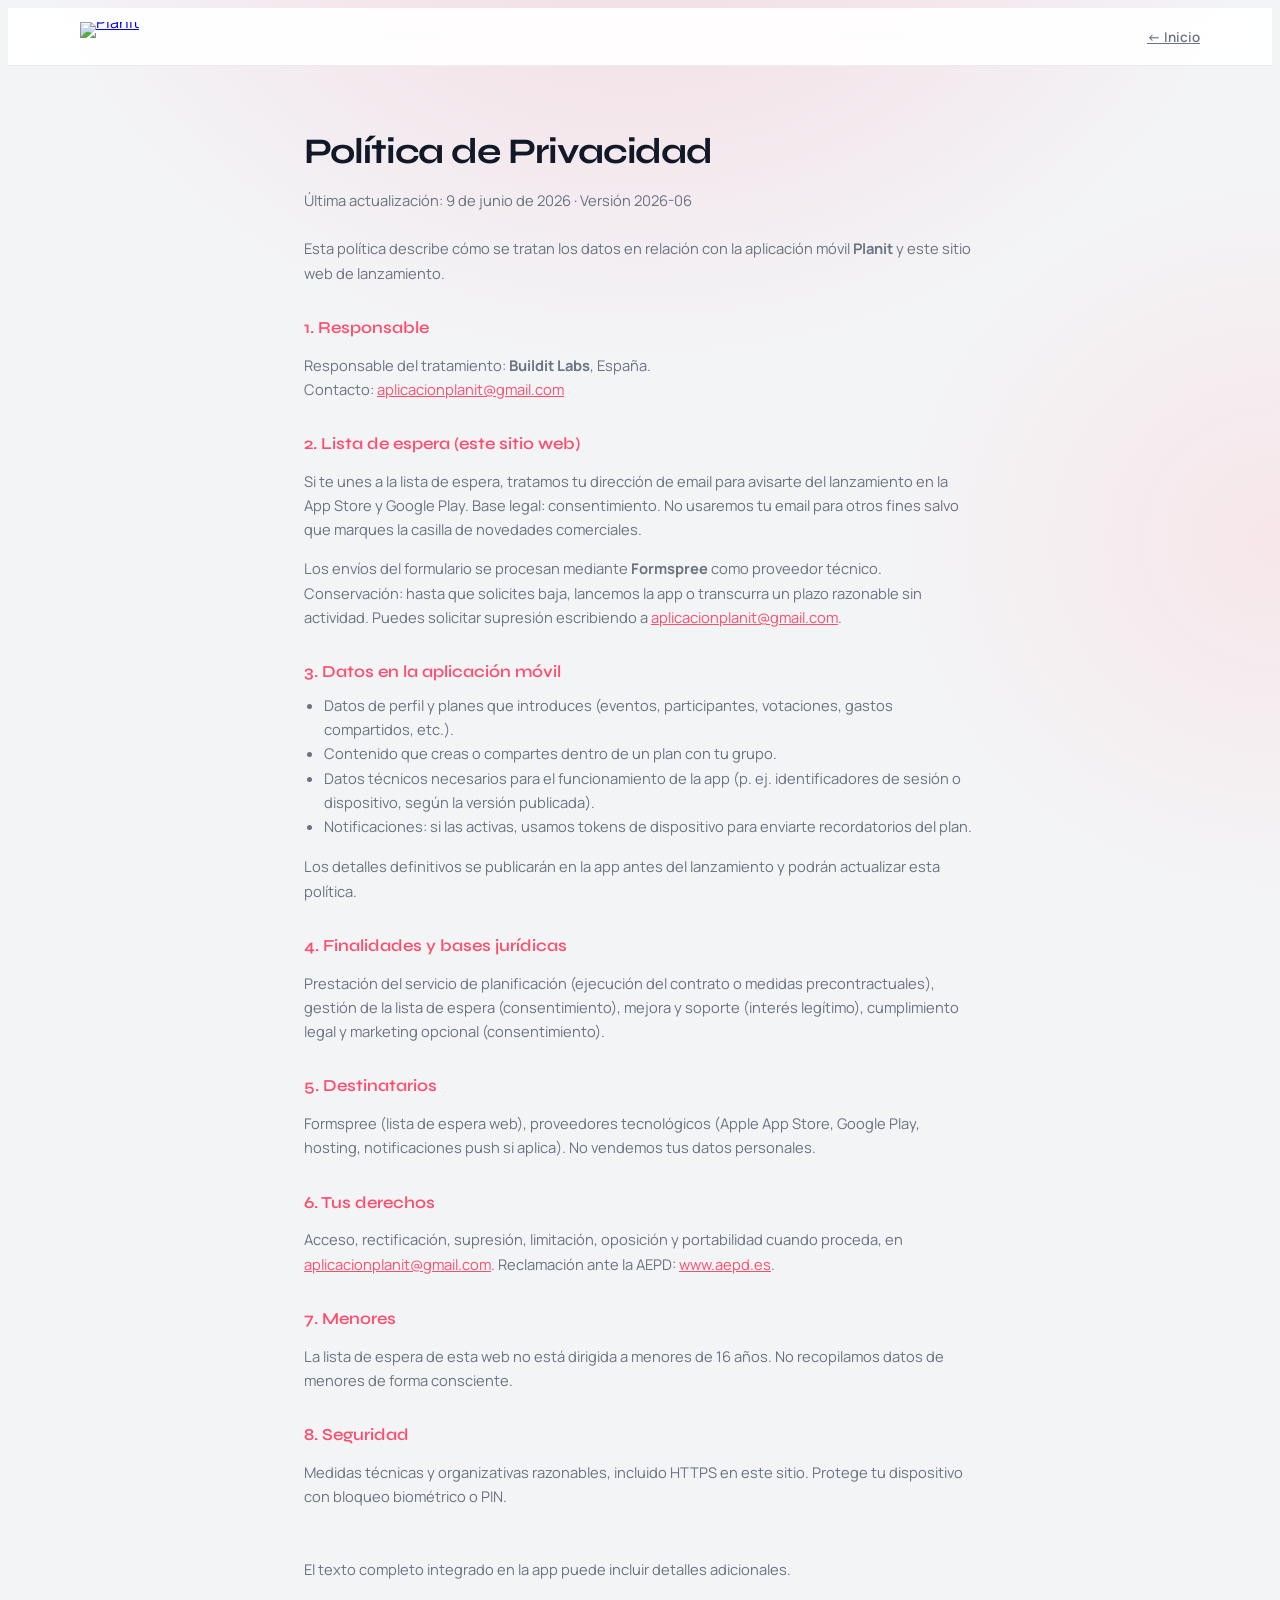
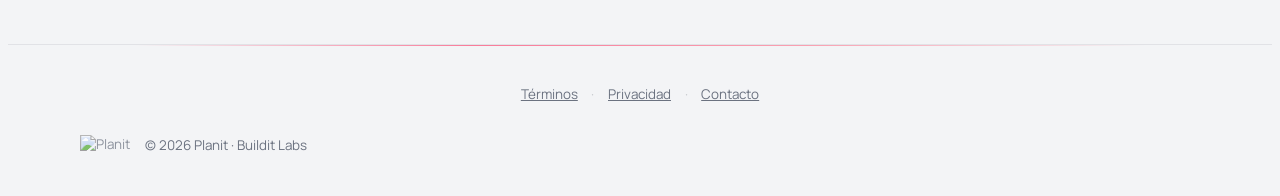
==== commit 3f443c06: "[RHA] Updating background color and setting logos in frames" ====
--- a/privacidad.html
+++ b/privacidad.html
@@ -9,7 +9,7 @@
   <link rel="canonical" href="https://www.getplanit.app/privacidad.html">
   <link rel="icon" type="image/png" sizes="48x48" href="./assets/icon-48.png">
   <link rel="icon" type="image/png" sizes="192x192" href="./assets/icon-192.png">
-  <meta name="theme-color" content="#09080a">
+  <meta name="theme-color" content="#ff033e">
   <link rel="preconnect" href="https://fonts.googleapis.com">
   <link rel="preconnect" href="https://fonts.gstatic.com" crossorigin>
   <link rel="preload" as="style" href="https://fonts.googleapis.com/css2?family=IBM+Plex+Mono:wght@400;500&family=Manrope:wght@400;600;700&family=Syne:wght@700&display=swap" onload="this.onload=null;this.rel='stylesheet'">
--- a/index.css
+++ b/index.css
@@ -1,22 +1,29 @@
 /* Planit — social planning landing */
 
 :root {
-  color-scheme: dark;
-  --bg: #09080a;
-  --bg-elevated: #100d0f;
-  --surface: #141014;
-  --surface-hover: #1a1518;
-  --ink: #faf4f5;
-  --ink-soft: #e8dfe1;
-  --muted: #9a8f92;
+  color-scheme: light;
+  --bg: #f3f4f6;
+  --bg-elevated: #ffffff;
+  --surface: #ffffff;
+  --surface-hover: #f8f9fc;
+  --ink: #111827;
+  --ink-soft: #374151;
+  --muted: #6b7280;
   --accent: #ff033e;
-  --accent-soft: #ff6f91;
-  --accent-glow: rgba(255, 3, 62, 0.35);
-  --positive: #34d399;
-  --positive-soft: rgba(52, 211, 153, 0.15);
-  --caution: #fbbf24;
-  --border: rgba(255, 255, 255, 0.07);
-  --border-strong: rgba(255, 255, 255, 0.12);
+  --accent-dark: #e50338;
+  --accent-soft: #ff4d6d;
+  --accent-muted: #fecdd3;
+  --accent-glow: rgba(255, 3, 62, 0.22);
+  --positive: #15803d;
+  --positive-soft: rgba(21, 128, 61, 0.12);
+  --caution: #b45309;
+  --border: rgba(17, 24, 39, 0.08);
+  --border-strong: rgba(17, 24, 39, 0.14);
+  --glass: rgba(255, 255, 255, 0.92);
+  --glass-strong: rgba(255, 255, 255, 0.98);
+  --shadow: rgba(17, 24, 39, 0.08);
+  --shadow-lg: rgba(17, 24, 39, 0.14);
+  --on-accent: #ffffff;
   --radius: 1rem;
   --radius-lg: 1.35rem;
   --radius-xl: 1.75rem;
@@ -38,7 +45,10 @@
 
 body {
   font-family: var(--font-body);
-  background: var(--bg);
+  background:
+    radial-gradient(ellipse 90% 55% at 50% -10%, rgba(255, 3, 62, 0.12), transparent 55%),
+    radial-gradient(ellipse 60% 40% at 100% 30%, rgba(254, 205, 211, 0.35), transparent 50%),
+    var(--bg);
   color: var(--ink);
   overflow-x: hidden;
 }
@@ -66,18 +76,11 @@
 }
 
 body::before {
-  content: '';
-  position: fixed;
-  inset: 0;
-  pointer-events: none;
-  z-index: 9998;
-  opacity: 0.03;
-  background-image: radial-gradient(rgba(255, 255, 255, 0.07) 0.45px, transparent 0.45px);
-  background-size: 3px 3px;
+  display: none;
 }
 
 ::selection {
-  background: rgba(255, 3, 62, 0.35);
+  background: rgba(255, 3, 62, 0.2);
   color: var(--ink);
 }
 
@@ -120,8 +123,8 @@
 }
 
 .site-header.is-scrolled .header-shell {
-  border-color: rgba(255, 255, 255, 0.1);
-  box-shadow: 0 12px 40px rgba(0, 0, 0, 0.4);
+  border-color: var(--border-strong);
+  box-shadow: 0 12px 40px var(--shadow-lg);
 }
 
 .header-nav a.is-active {
@@ -136,7 +139,7 @@
   height: 2px;
   width: 0%;
   z-index: 100;
-  background: linear-gradient(90deg, var(--accent), var(--positive));
+  background: linear-gradient(90deg, var(--accent), var(--accent-soft));
   box-shadow: 0 0 12px var(--accent-glow);
   pointer-events: none;
 }
@@ -152,9 +155,9 @@
   padding: 0.65rem 0.85rem 0.65rem 1rem;
   border-radius: 999px;
   border: 1px solid var(--border);
-  background: rgba(7, 7, 11, 0.72);
-  backdrop-filter: blur(18px) saturate(1.4);
-  box-shadow: 0 8px 32px rgba(0, 0, 0, 0.28);
+  background: var(--glass);
+  backdrop-filter: blur(16px);
+  box-shadow: 0 8px 32px var(--shadow);
 }
 
 .site-logo-link {
@@ -186,7 +189,7 @@
 
 .header-nav a:hover {
   color: var(--ink);
-  background: rgba(255, 255, 255, 0.04);
+  background: rgba(255, 3, 62, 0.06);
 }
 
 .header-actions {
@@ -203,7 +206,7 @@
   height: 2.35rem;
   border-radius: 999px;
   border: 1px solid var(--border);
-  background: rgba(255, 255, 255, 0.03);
+  background: var(--surface);
   color: var(--ink);
   cursor: pointer;
 }
@@ -217,7 +220,7 @@
   padding: 0.65rem;
   border-radius: var(--radius-lg);
   border: 1px solid var(--border);
-  background: rgba(7, 7, 11, 0.96);
+  background: var(--glass-strong);
   backdrop-filter: blur(16px);
   flex-direction: column;
   gap: 0.25rem;
@@ -236,7 +239,7 @@
 
 .mobile-nav a:hover {
   color: var(--ink);
-  background: rgba(255, 255, 255, 0.04);
+  background: rgba(255, 3, 62, 0.06);
 }
 
 @media (min-width: 768px) {
@@ -260,26 +263,28 @@
   padding: 0.8rem 1.35rem;
   border-radius: 999px;
   border: none;
-  background: var(--ink);
-  color: var(--bg);
+  background: var(--accent);
+  color: var(--on-accent);
   font-family: var(--font-body);
   font-size: 0.9rem;
   font-weight: 700;
   cursor: pointer;
-  transition: transform 0.25s var(--ease), box-shadow 0.25s;
-  box-shadow: 0 0 0 1px rgba(255, 255, 255, 0.08) inset;
+  transition: transform 0.25s var(--ease), box-shadow 0.25s, background 0.2s;
+  box-shadow: 0 8px 24px rgba(255, 3, 62, 0.28);
 }
 
 .btn-primary:hover {
   transform: translateY(-1px);
-  box-shadow: 0 12px 32px rgba(0, 0, 0, 0.35);
+  background: var(--accent-dark);
+  box-shadow: 0 12px 32px rgba(255, 3, 62, 0.35);
 }
 
 .btn-shimmer {
   overflow: hidden;
-  background: linear-gradient(135deg, #f4f4f5 0%, #e4e4e7 50%, #f4f4f5 100%);
+  background: linear-gradient(135deg, #ff4d6d 0%, #ff033e 50%, #e50338 100%);
   background-size: 200% 100%;
   animation: shimmer-bg 4s ease-in-out infinite;
+  color: var(--on-accent);
 }
 
 .btn-shimmer::after {
@@ -289,7 +294,7 @@
   background: linear-gradient(
     105deg,
     transparent 38%,
-    rgba(255, 255, 255, 0.55) 50%,
+    rgba(255, 255, 255, 0.35) 50%,
     transparent 62%
   );
   transform: translateX(-120%);
@@ -303,7 +308,7 @@
   padding: 0.8rem 1.2rem;
   border-radius: 999px;
   border: 1px solid var(--border-strong);
-  background: rgba(255, 255, 255, 0.02);
+  background: var(--surface);
   color: var(--ink-soft);
   font-size: 0.9rem;
   font-weight: 600;
@@ -311,14 +316,33 @@
 }
 
 .btn-ghost:hover {
-  border-color: rgba(255, 255, 255, 0.2);
-  background: rgba(255, 255, 255, 0.05);
+  border-color: rgba(255, 3, 62, 0.35);
+  background: rgba(255, 3, 62, 0.06);
   color: var(--ink);
 }
 
 .btn-sm {
   padding: 0.55rem 1rem;
   font-size: 0.82rem;
+}
+
+.cta-card .btn-primary,
+.cta-card .btn-shimmer {
+  background: var(--on-accent);
+  color: var(--accent);
+  box-shadow: 0 8px 24px rgba(0, 0, 0, 0.12);
+}
+
+.cta-card .btn-primary:hover,
+.cta-card .btn-shimmer:hover {
+  background: #fff5f7;
+  color: var(--accent-dark);
+  box-shadow: 0 12px 28px rgba(0, 0, 0, 0.16);
+}
+
+.cta-card .btn-shimmer {
+  background: linear-gradient(135deg, #ffffff 0%, #ffe4ea 50%, #ffffff 100%);
+  background-size: 200% 100%;
 }
 
 /* ── Hero ── */
@@ -344,9 +368,9 @@
   content: '';
   position: absolute;
   border-radius: 50%;
-  filter: blur(80px);
-  opacity: 0.55;
-  animation: aurora-drift 18s ease-in-out infinite alternate;
+  filter: blur(50px);
+  opacity: 0.5;
+  animation: aurora-drift 24s ease-in-out infinite alternate;
 }
 
 .hero-aurora::before {
@@ -354,7 +378,7 @@
   height: 55vw;
   top: -15%;
   left: -10%;
-  background: radial-gradient(circle, rgba(255, 3, 62, 0.45), transparent 68%);
+  background: radial-gradient(circle, rgba(255, 3, 62, 0.28), transparent 68%);
 }
 
 .hero-aurora::after {
@@ -362,7 +386,7 @@
   height: 45vw;
   right: -8%;
   bottom: 5%;
-  background: radial-gradient(circle, rgba(52, 211, 153, 0.18), transparent 70%);
+  background: radial-gradient(circle, rgba(254, 205, 211, 0.55), transparent 70%);
   animation-delay: -6s;
 }
 
@@ -372,39 +396,22 @@
   pointer-events: none;
   background: radial-gradient(
     600px circle at var(--spot-x, 50%) var(--spot-y, 30%),
-    rgba(255, 3, 62, 0.12),
+    rgba(255, 3, 62, 0.1),
     transparent 42%
   );
   transition: background 0.15s ease-out;
 }
 
 .hero-beams {
-  position: absolute;
-  inset: 0;
-  opacity: 0.55;
-  pointer-events: none;
-}
-
-.hero-beams svg {
-  width: 100%;
-  height: 100%;
-}
-
-.beam {
-  stroke-dasharray: 1200;
-  stroke-dashoffset: 1200;
-  animation: beam-draw 8s ease-in-out infinite;
-}
-
-.beam-2 { animation-delay: -2.5s; opacity: 0.7; }
-.beam-3 { animation-delay: -5s; opacity: 0.5; }
+  display: none;
+}
 
 .hero-gridlines {
   position: absolute;
   inset: 0;
   background-image:
-    linear-gradient(rgba(255, 255, 255, 0.025) 1px, transparent 1px),
-    linear-gradient(90deg, rgba(255, 255, 255, 0.025) 1px, transparent 1px);
+    linear-gradient(rgba(255, 3, 62, 0.06) 1px, transparent 1px),
+    linear-gradient(90deg, rgba(255, 3, 62, 0.06) 1px, transparent 1px);
   background-size: 64px 64px;
   mask-image: radial-gradient(ellipse 90% 80% at 50% 0%, black, transparent 80%);
   pointer-events: none;
@@ -436,13 +443,13 @@
   margin-bottom: 1.5rem;
   padding: 0.42rem 0.9rem 0.42rem 0.65rem;
   border-radius: 999px;
-  border: 1px solid rgba(255, 3, 62, 0.28);
+  border: 1px solid rgba(255, 3, 62, 0.22);
   background: rgba(255, 3, 62, 0.08);
   font-family: var(--font-mono);
   font-size: 0.72rem;
   letter-spacing: 0.08em;
   text-transform: uppercase;
-  color: var(--accent-soft);
+  color: var(--accent);
 }
 
 .hero-badge-pulse {
@@ -478,7 +485,7 @@
 }
 
 .hero-title .accent {
-  background: linear-gradient(135deg, var(--accent-soft) 0%, var(--positive) 100%);
+  background: linear-gradient(135deg, var(--accent) 0%, var(--accent-soft) 100%);
   -webkit-background-clip: text;
   background-clip: text;
   -webkit-text-fill-color: transparent;
@@ -495,19 +502,19 @@
 .rotating-wrap {
   display: inline-block;
   position: relative;
-  min-width: 6.5rem;
+  min-width: 0;
   height: 1.35em;
   vertical-align: bottom;
   overflow: hidden;
-  margin-inline: 0.15rem;
+  margin-inline: 0.2em 0.05em;
 }
 
 .rotating-word {
   display: inline-block;
   font-family: var(--font-display);
   font-weight: 700;
-  color: var(--accent-soft);
-  background: linear-gradient(135deg, var(--accent-soft), var(--positive));
+  color: var(--accent);
+  background: linear-gradient(135deg, var(--accent), var(--accent-soft));
   -webkit-background-clip: text;
   background-clip: text;
   -webkit-text-fill-color: transparent;
@@ -546,26 +553,27 @@
   padding: 0.5rem 0.8rem;
   border-radius: 0.7rem;
   border: 1px solid var(--border);
-  background: rgba(255, 255, 255, 0.02);
+  background: var(--surface);
   font-size: 0.78rem;
   color: var(--muted);
+  box-shadow: 0 2px 8px var(--shadow);
 }
 
 .meta-chip svg {
   width: 0.95rem;
   height: 0.95rem;
-  color: var(--accent-soft);
+  color: var(--accent);
 }
 
 .disclaimer-box {
   margin-top: 1.75rem;
   padding: 0.85rem 1rem;
   border-radius: 0.85rem;
-  border: 1px solid rgba(251, 191, 36, 0.22);
-  background: rgba(251, 191, 36, 0.06);
+  border: 1px solid rgba(180, 83, 9, 0.22);
+  background: rgba(180, 83, 9, 0.06);
   font-size: 0.76rem;
   line-height: 1.55;
-  color: rgba(253, 230, 138, 0.92);
+  color: #92400e;
   max-width: 34rem;
 }
 
@@ -657,6 +665,12 @@
   display: flex;
   flex-direction: column;
   gap: 0.75rem;
+  color: #faf4f5;
+  --ink: #faf4f5;
+  --ink-soft: #e8dfe1;
+  --muted: #9a8f92;
+  --border: rgba(255, 255, 255, 0.08);
+  --positive: #34d399;
 }
 
 .ui-header {
@@ -667,6 +681,24 @@
   color: var(--muted);
   text-transform: uppercase;
   letter-spacing: 0.08em;
+}
+
+.ui-brand-logo {
+  display: block;
+  height: 0.95rem;
+  width: auto;
+  max-width: 4.5rem;
+  object-fit: contain;
+}
+
+.ui-brand-logo--lg {
+  height: 1.15rem;
+  max-width: 5.5rem;
+}
+
+.ui-brand-logo--label {
+  height: 0.7rem;
+  max-width: 3.5rem;
 }
 
 .ui-balance {
@@ -758,11 +790,11 @@
   position: absolute;
   padding: 0.7rem 0.85rem;
   border-radius: 0.85rem;
-  border: 1px solid var(--border-strong);
-  background: rgba(14, 14, 20, 0.88);
-  backdrop-filter: blur(14px);
+  border: 1px solid rgba(255, 255, 255, 0.12);
+  background: rgba(14, 14, 20, 0.96);
   box-shadow: 0 16px 40px rgba(0, 0, 0, 0.35);
   font-size: 0.72rem;
+  color: #e8e8ed;
   animation: float-y 5s ease-in-out infinite;
 }
 
@@ -783,6 +815,7 @@
   font-family: var(--font-display);
   font-size: 0.95rem;
   margin-top: 0.15rem;
+  color: #fff;
 }
 
 /* ── Principles ── */
@@ -811,7 +844,8 @@
   padding: 0.65rem 0.85rem;
   border-radius: 999px;
   border: 1px solid var(--border);
-  background: rgba(255, 255, 255, 0.02);
+  background: var(--surface);
+  box-shadow: 0 2px 8px var(--shadow);
   font-family: var(--font-mono);
   font-size: 0.68rem;
   letter-spacing: 0.06em;
@@ -864,6 +898,11 @@
   width: calc(100% - var(--compare-pct, 50%));
   right: auto;
   background: linear-gradient(160deg, #12121a, #0a0a10);
+  color: #faf4f5;
+  --ink: #faf4f5;
+  --ink-soft: #e8dfe1;
+  --muted: #9a8f92;
+  --border: rgba(255, 255, 255, 0.08);
 }
 
 .excel-mock {
@@ -1047,8 +1086,8 @@
 .compare-handle-line {
   position: absolute;
   inset: 0;
-  background: var(--ink);
-  box-shadow: 0 0 16px rgba(255, 255, 255, 0.35);
+  background: var(--accent);
+  box-shadow: 0 0 16px var(--accent-glow);
 }
 
 .compare-handle-knob {
@@ -1094,12 +1133,13 @@
   padding: 0.3rem 0.65rem;
   border-radius: 999px;
   border: 1px solid var(--border);
-  background: rgba(7, 7, 11, 0.8);
+  background: rgba(255, 255, 255, 0.92);
   font-family: var(--font-mono);
   font-size: 0.65rem;
   letter-spacing: 0.08em;
   text-transform: uppercase;
   color: var(--muted);
+  box-shadow: 0 4px 12px var(--shadow);
 }
 
 .compare-label--left { left: 1rem; }
@@ -1122,6 +1162,7 @@
   border-radius: var(--radius-lg);
   border: 1px solid var(--border);
   background: var(--surface);
+  box-shadow: 0 2px 10px var(--shadow);
   overflow: hidden;
   transition: border-color 0.25s;
 }
@@ -1172,7 +1213,7 @@
 
 .marquee-section {
   border-block: 1px solid var(--border);
-  background: rgba(255, 255, 255, 0.015);
+  background: rgba(255, 3, 62, 0.04);
   overflow: hidden;
 }
 
@@ -1190,7 +1231,6 @@
   display: flex;
   width: max-content;
   animation: marquee 32s linear infinite;
-  will-change: transform;
 }
 
 .marquee-section.is-paused .marquee-track {
@@ -1244,7 +1284,8 @@
   padding: 1.35rem 1.25rem;
   border-radius: var(--radius-lg);
   border: 1px solid var(--border);
-  background: linear-gradient(145deg, rgba(255, 255, 255, 0.03), transparent);
+  background: var(--surface);
+  box-shadow: 0 4px 16px var(--shadow);
   overflow: hidden;
   transition: border-color 0.35s, transform 0.35s var(--ease);
 }
@@ -1293,6 +1334,7 @@
   border-radius: var(--radius-lg);
   border: 1px solid var(--border);
   background: var(--surface);
+  box-shadow: 0 4px 16px var(--shadow);
   overflow: hidden;
   transition: border-color 0.35s, transform 0.35s var(--ease);
 }
@@ -1458,6 +1500,7 @@
   border-radius: var(--radius-lg);
   border: 1px solid var(--border);
   background: var(--surface);
+  box-shadow: 0 4px 16px var(--shadow);
   overflow: hidden;
   transition: border-color 0.35s, transform 0.35s var(--ease);
 }
@@ -1472,7 +1515,7 @@
   inset: 0;
   border-radius: inherit;
   padding: 1px;
-  background: linear-gradient(135deg, rgba(255, 3, 62, 0.5), rgba(52, 211, 153, 0.25), transparent 60%);
+  background: linear-gradient(135deg, rgba(255, 3, 62, 0.55), rgba(255, 77, 109, 0.3), transparent 60%);
   -webkit-mask: linear-gradient(#fff 0 0) content-box, linear-gradient(#fff 0 0);
   -webkit-mask-composite: xor;
   mask-composite: exclude;
@@ -1540,7 +1583,7 @@
   padding: 0.85rem;
   border-radius: 0.85rem;
   border: 1px solid var(--border);
-  background: rgba(0, 0, 0, 0.22);
+  background: #f8f9fc;
 }
 
 .bento-card--hero .bento-mini-ui,
@@ -1621,7 +1664,7 @@
   font-size: 0.72rem;
   color: var(--muted);
   padding-bottom: 0.35rem;
-  border-bottom: 1px solid rgba(255, 255, 255, 0.04);
+  border-bottom: 1px solid var(--border);
 }
 
 .asset-row:last-child {
@@ -1661,7 +1704,7 @@
 }
 
 .chat-ai {
-  background: rgba(255, 255, 255, 0.04);
+  background: var(--surface);
   color: var(--muted);
   margin-left: 1rem;
   border: 1px solid var(--border);
@@ -1698,7 +1741,8 @@
   padding: 2rem;
   border-radius: var(--radius-xl);
   border: 1px solid var(--border);
-  background: linear-gradient(145deg, rgba(255, 255, 255, 0.03), rgba(255, 255, 255, 0.01));
+  background: var(--surface);
+  box-shadow: 0 8px 32px var(--shadow);
   overflow: hidden;
 }
 
@@ -1725,7 +1769,6 @@
   mask-composite: exclude;
   opacity: 0.65;
   pointer-events: none;
-  animation: beam-spin 4s linear infinite;
 }
 
 .showcase-layout {
@@ -1780,7 +1823,7 @@
   padding: 1.35rem;
   border-radius: var(--radius-lg);
   border: 1px solid var(--border);
-  background: rgba(0, 0, 0, 0.25);
+  background: #f8f9fc;
 }
 
 .viz-header {
@@ -1848,7 +1891,7 @@
 .scenario-bar {
   height: 0.45rem;
   border-radius: 999px;
-  background: rgba(255, 255, 255, 0.06);
+  background: rgba(17, 24, 39, 0.08);
   overflow: hidden;
 }
 
@@ -1876,10 +1919,19 @@
   margin-inline: auto;
   padding: 2.5rem 2rem;
   border-radius: var(--radius-xl);
-  border: 1px solid var(--border);
-  background: rgba(18, 18, 26, 0.85);
-  backdrop-filter: blur(12px);
+  border: none;
+  background: var(--accent);
+  color: var(--on-accent);
+  box-shadow: 0 24px 64px rgba(255, 3, 62, 0.35);
   overflow: hidden;
+}
+
+.cta-card .section-label {
+  color: rgba(255, 255, 255, 0.75);
+}
+
+.cta-card .section-label::before {
+  background: rgba(255, 255, 255, 0.7);
 }
 
 .cta-layout {
@@ -1903,10 +1955,11 @@
   font-weight: 700;
   letter-spacing: -0.03em;
   margin-bottom: 0.55rem;
+  color: var(--on-accent);
 }
 
 .cta-benefits > p {
-  color: var(--muted);
+  color: rgba(255, 255, 255, 0.88);
   margin-bottom: 1.25rem;
   line-height: 1.6;
 }
@@ -1924,11 +1977,11 @@
   align-items: center;
   gap: 0.55rem;
   font-size: 0.88rem;
-  color: var(--ink-soft);
+  color: rgba(255, 255, 255, 0.92);
 }
 
 .cta-perks svg {
-  color: var(--positive);
+  color: rgba(255, 255, 255, 0.95);
   flex-shrink: 0;
 }
 
@@ -1936,9 +1989,9 @@
   content: '';
   position: absolute;
   inset: 0;
-  background-image: radial-gradient(rgba(255, 3, 62, 0.08) 1px, transparent 1px);
+  background-image: radial-gradient(rgba(255, 255, 255, 0.14) 1px, transparent 1px);
   background-size: 24px 24px;
-  opacity: 0.4;
+  opacity: 0.35;
   pointer-events: none;
 }
 
@@ -1946,7 +1999,7 @@
   content: '';
   position: absolute;
   inset: 0;
-  background: radial-gradient(ellipse 80% 60% at 50% 0%, rgba(255, 3, 62, 0.12), transparent 65%);
+  background: radial-gradient(ellipse 80% 55% at 80% 0%, rgba(255, 255, 255, 0.22), transparent 60%);
   pointer-events: none;
 }
 
@@ -1954,8 +2007,9 @@
   text-align: left;
   padding: 1.35rem;
   border-radius: var(--radius-lg);
-  border: 1px solid var(--border);
-  background: rgba(0, 0, 0, 0.22);
+  border: 1px solid rgba(255, 255, 255, 0.22);
+  background: rgba(255, 255, 255, 0.14);
+  backdrop-filter: blur(8px);
 }
 
 .waitlist-row {
@@ -1974,8 +2028,8 @@
   flex: 1;
   padding: 0.85rem 1.1rem;
   border-radius: 999px;
-  border: 1px solid var(--border);
-  background: rgba(0, 0, 0, 0.25);
+  border: 1px solid transparent;
+  background: var(--on-accent);
   color: var(--ink);
   font-family: var(--font-body);
   font-size: 0.92rem;
@@ -1983,13 +2037,13 @@
 }
 
 .waitlist-input::placeholder {
-  color: rgba(139, 139, 154, 0.7);
+  color: #9ca3af;
 }
 
 .waitlist-input:focus {
   outline: none;
-  border-color: rgba(255, 3, 62, 0.45);
-  box-shadow: 0 0 0 3px rgba(255, 3, 62, 0.18);
+  border-color: rgba(255, 255, 255, 0.9);
+  box-shadow: 0 0 0 3px rgba(255, 255, 255, 0.35);
 }
 
 .form-check {
@@ -1998,8 +2052,13 @@
   gap: 0.55rem;
   margin-top: 0.85rem;
   font-size: 0.84rem;
-  color: var(--muted);
+  color: rgba(255, 255, 255, 0.88);
   line-height: 1.5;
+}
+
+.cta-card .form-check .modal-link {
+  color: #fff;
+  font-weight: 700;
 }
 
 .form-check input {
@@ -2011,7 +2070,7 @@
   margin-top: 0.85rem;
   font-size: 0.74rem;
   line-height: 1.55;
-  color: rgba(139, 139, 154, 0.85);
+  color: rgba(255, 255, 255, 0.72);
 }
 
 /* ── Footer ── */
@@ -2029,7 +2088,7 @@
   left: 10%;
   right: 10%;
   height: 1px;
-  background: linear-gradient(90deg, transparent, var(--accent), var(--positive), transparent);
+  background: linear-gradient(90deg, transparent, var(--accent), var(--accent-soft), transparent);
   opacity: 0.5;
 }
 
@@ -2071,7 +2130,7 @@
 }
 
 .footer-nav .sep {
-  color: rgba(255, 255, 255, 0.15);
+  color: rgba(17, 24, 39, 0.2);
 }
 
 .footer-bottom {
@@ -2219,20 +2278,21 @@
   padding: 1.5rem;
   border-radius: var(--radius-xl);
   border: 1px solid var(--border);
-  background: #12121a;
-  color: #f4f4f5;
+  background: var(--surface);
+  color: var(--ink);
+  box-shadow: 0 24px 64px var(--shadow-lg);
 }
 
 #modal-title {
-  color: #f4f4f5;
+  color: var(--ink);
 }
 
 #modal-content {
-  color: #a1a1aa;
+  color: var(--muted);
 }
 
 #modal-content strong {
-  color: #e4e4e7;
+  color: var(--ink);
 }
 
 #modal-close {
@@ -2258,14 +2318,14 @@
   right: 0;
   z-index: 60;
   border-top: 1px solid var(--border);
-  background: #0e0e14;
+  background: rgba(255, 255, 255, 0.96);
   backdrop-filter: blur(12px);
-  box-shadow: 0 -8px 32px rgba(0, 0, 0, 0.35);
-  color: #d4d4d8;
+  box-shadow: 0 -8px 32px var(--shadow-lg);
+  color: var(--ink-soft);
 }
 
 #cookie-banner p {
-  color: #d4d4d8;
+  color: var(--ink-soft);
 }
 
 #cookie-banner .modal-link {
@@ -2395,7 +2455,7 @@
   top: 0;
   z-index: 40;
   border-bottom: 1px solid var(--border);
-  background: rgba(7, 7, 11, 0.92);
+  background: var(--glass);
   backdrop-filter: blur(12px);
 }
 
@@ -2466,28 +2526,28 @@
 
 .legal-meta {
   font-size: 0.82rem;
-  color: rgba(139, 139, 154, 0.85);
+  color: var(--muted);
   margin-bottom: 1.5rem;
 }
 
 .legal-callout {
   padding: 1rem 1.1rem;
   border-radius: var(--radius-lg);
-  border: 1px solid rgba(251, 191, 36, 0.25);
-  background: rgba(251, 191, 36, 0.08);
+  border: 1px solid rgba(180, 83, 9, 0.25);
+  background: rgba(180, 83, 9, 0.08);
   margin: 1.5rem 0;
 }
 
 .legal-callout p {
   margin: 0;
-  color: #fde68a;
+  color: #92400e;
   font-size: 0.9rem;
 }
 
 .legal-footnote {
   margin-top: 3rem;
   font-size: 0.82rem;
-  color: rgba(139, 139, 154, 0.85);
+  color: var(--muted);
 }
 
 /* Below-fold sections: skip layout/paint until near viewport */
@@ -2504,22 +2564,43 @@
   contain-intrinsic-size: auto 480px;
 }
 
+/* perf-lite: mobile, slow connection, save-data, reduced motion */
+.perf-lite .header-shell,
+.perf-lite .mobile-nav,
+.perf-lite .legal-header {
+  background: rgba(255, 255, 255, 0.96);
+}
+
+.perf-lite .floating-card {
+  backdrop-filter: none;
+  background: rgba(255, 255, 255, 0.96);
+}
+
+.perf-lite .hero-aurora::before,
+.perf-lite .hero-aurora::after,
+.perf-lite .device-glow,
+.perf-lite .phone-orbit,
+.perf-lite .border-beam-wrap::before,
+.perf-lite .btn-shimmer,
+.perf-lite .btn-shimmer::after {
+  animation: none !important;
+}
+
+.perf-lite .hero-spotlight {
+  display: none;
+}
+
 /* Touch / mobile: lighter GPU effects, same look */
 @media (hover: none), (pointer: coarse) {
-  body::before {
-    display: none;
-  }
-
   .header-shell,
   .mobile-nav,
   .legal-header {
-    backdrop-filter: none;
-    background: rgba(7, 7, 11, 0.94);
+    background: rgba(255, 255, 255, 0.96);
   }
 
   .floating-card {
     backdrop-filter: none;
-    background: rgba(18, 18, 26, 0.96);
+    background: rgba(255, 255, 255, 0.96);
   }
 
   .hero-aurora::before,
@@ -2530,10 +2611,6 @@
   .btn-shimmer,
   .btn-shimmer::after {
     animation: none !important;
-  }
-
-  .hero-beams {
-    display: none;
   }
 }
 
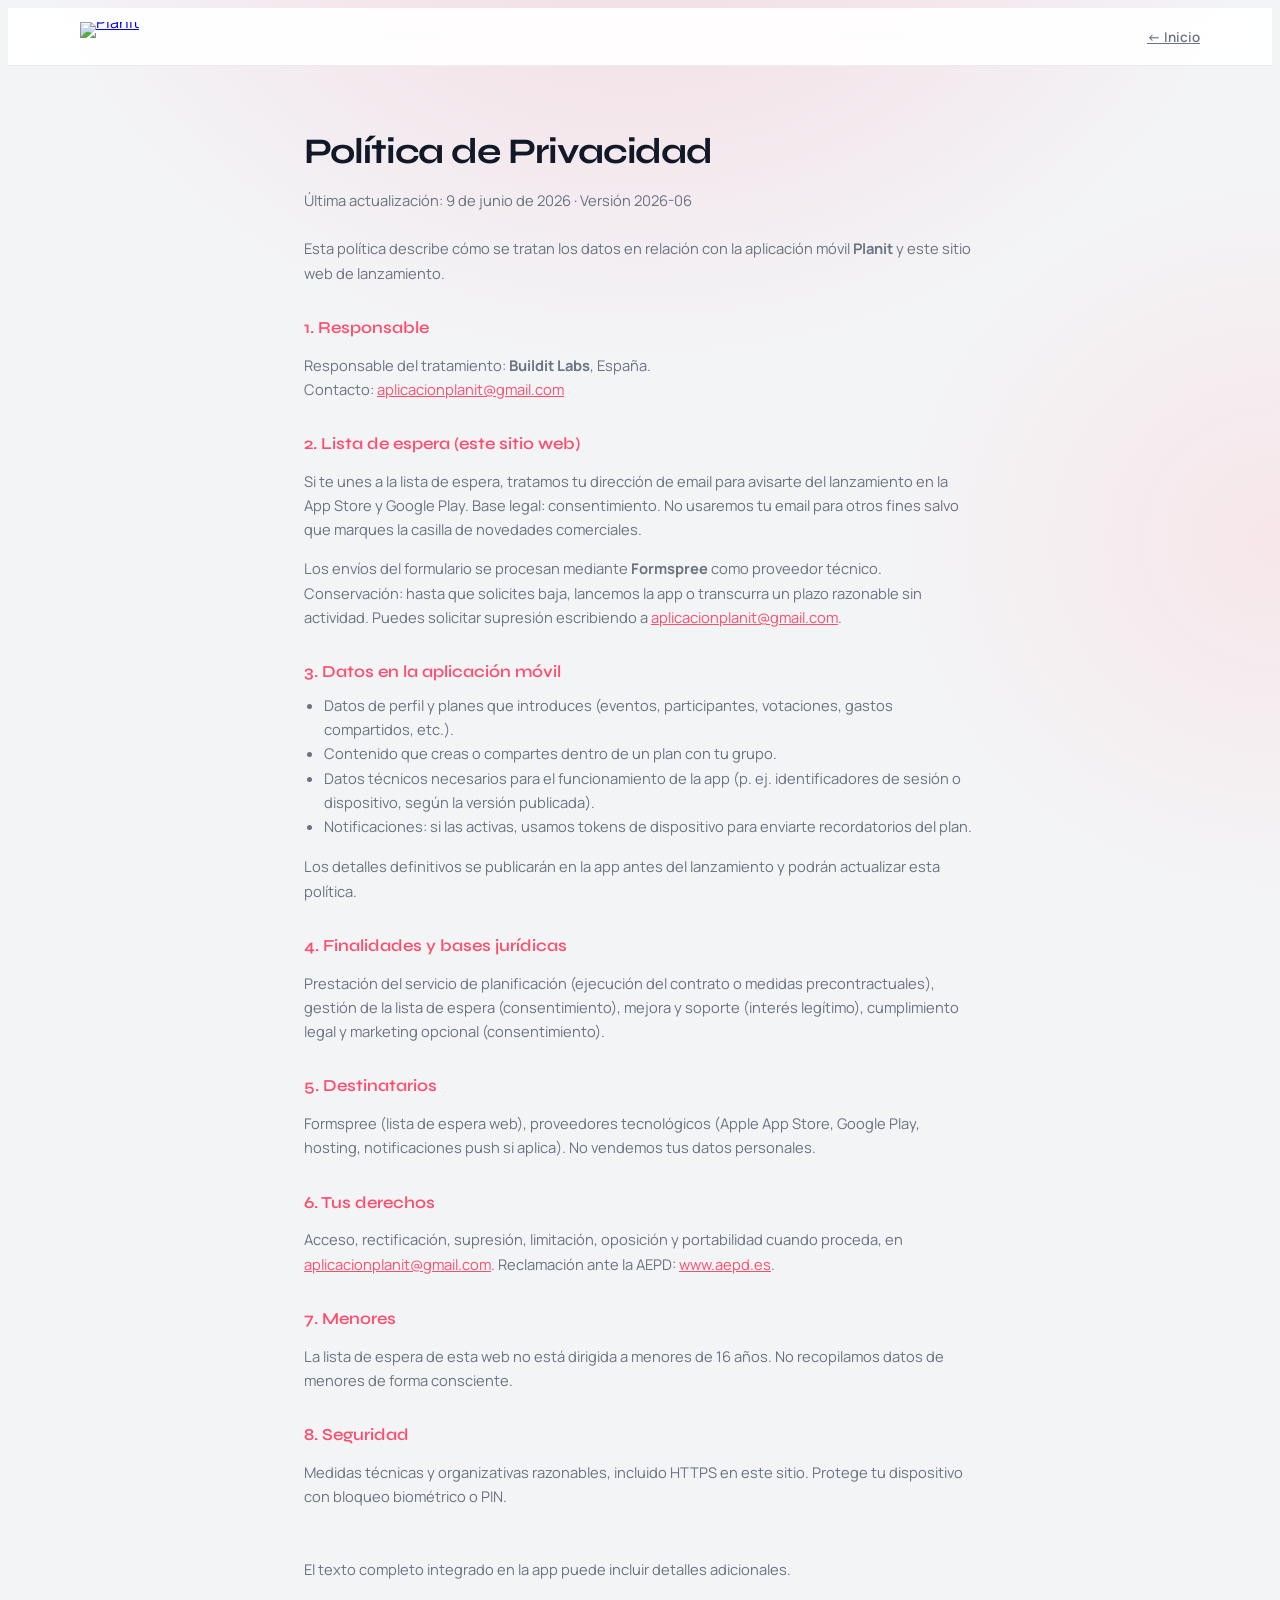
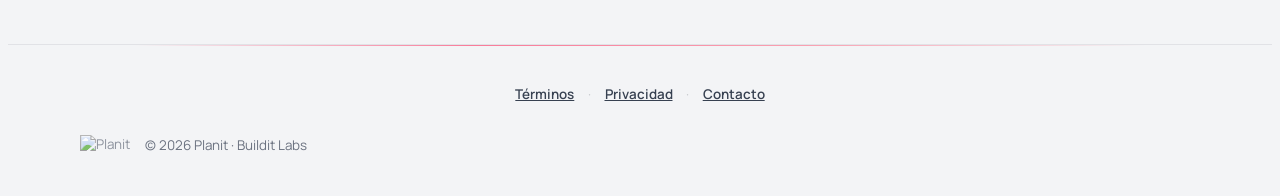
==== commit 7f60e5cd: "[RHA] Fixing colors" ====
--- a/privacidad.html
+++ b/privacidad.html
@@ -14,7 +14,7 @@
   <link rel="preconnect" href="https://fonts.gstatic.com" crossorigin>
   <link rel="preload" as="style" href="https://fonts.googleapis.com/css2?family=IBM+Plex+Mono:wght@400;500&family=Manrope:wght@400;600;700&family=Syne:wght@700&display=swap" onload="this.onload=null;this.rel='stylesheet'">
   <noscript><link rel="stylesheet" href="https://fonts.googleapis.com/css2?family=IBM+Plex+Mono:wght@400;500&family=Manrope:wght@400;600;700&family=Syne:wght@700&display=swap"></noscript>
-  <link rel="stylesheet" href="./index.css">
+  <link rel="stylesheet" href="./index.css?v=20260721b">
 </head>
 <body>
   <header class="legal-header">
--- a/index.css
+++ b/index.css
@@ -2052,13 +2052,28 @@
   gap: 0.55rem;
   margin-top: 0.85rem;
   font-size: 0.84rem;
-  color: rgba(255, 255, 255, 0.88);
+  color: var(--muted);
   line-height: 1.5;
 }
 
-.cta-card .form-check .modal-link {
-  color: #fff;
+.cta-card .form-check {
+  color: rgba(255, 255, 255, 0.92);
+}
+
+.cta-card .form-check .modal-link,
+.cta-card .form-footnote .modal-link,
+.cta-card .form-footnote a {
+  color: #ffffff;
   font-weight: 700;
+  text-decoration: underline;
+  text-underline-offset: 2px;
+  text-decoration-thickness: 1.5px;
+}
+
+.cta-card .form-check .modal-link:hover,
+.cta-card .form-footnote .modal-link:hover,
+.cta-card .form-footnote a:hover {
+  color: #fff5f7;
 }
 
 .form-check input {
@@ -2070,7 +2085,15 @@
   margin-top: 0.85rem;
   font-size: 0.74rem;
   line-height: 1.55;
-  color: rgba(255, 255, 255, 0.72);
+  color: var(--muted);
+}
+
+.cta-card .form-footnote {
+  color: rgba(255, 255, 255, 0.9);
+}
+
+.site-footer .form-footnote {
+  color: var(--ink-soft);
 }
 
 /* ── Footer ── */
@@ -2197,7 +2220,7 @@
 
 .modal-link {
   cursor: pointer;
-  color: var(--accent-soft);
+  color: var(--accent);
   text-decoration: underline;
   text-underline-offset: 2px;
 }
@@ -2210,7 +2233,18 @@
 }
 
 .modal-link:hover {
-  color: var(--ink);
+  color: var(--accent-dark);
+}
+
+.footer-nav .modal-link,
+.footer-nav a {
+  color: var(--ink-soft);
+  font-weight: 600;
+}
+
+.footer-nav .modal-link:hover,
+.footer-nav a:hover {
+  color: var(--accent);
 }
 
 #modal-content a {
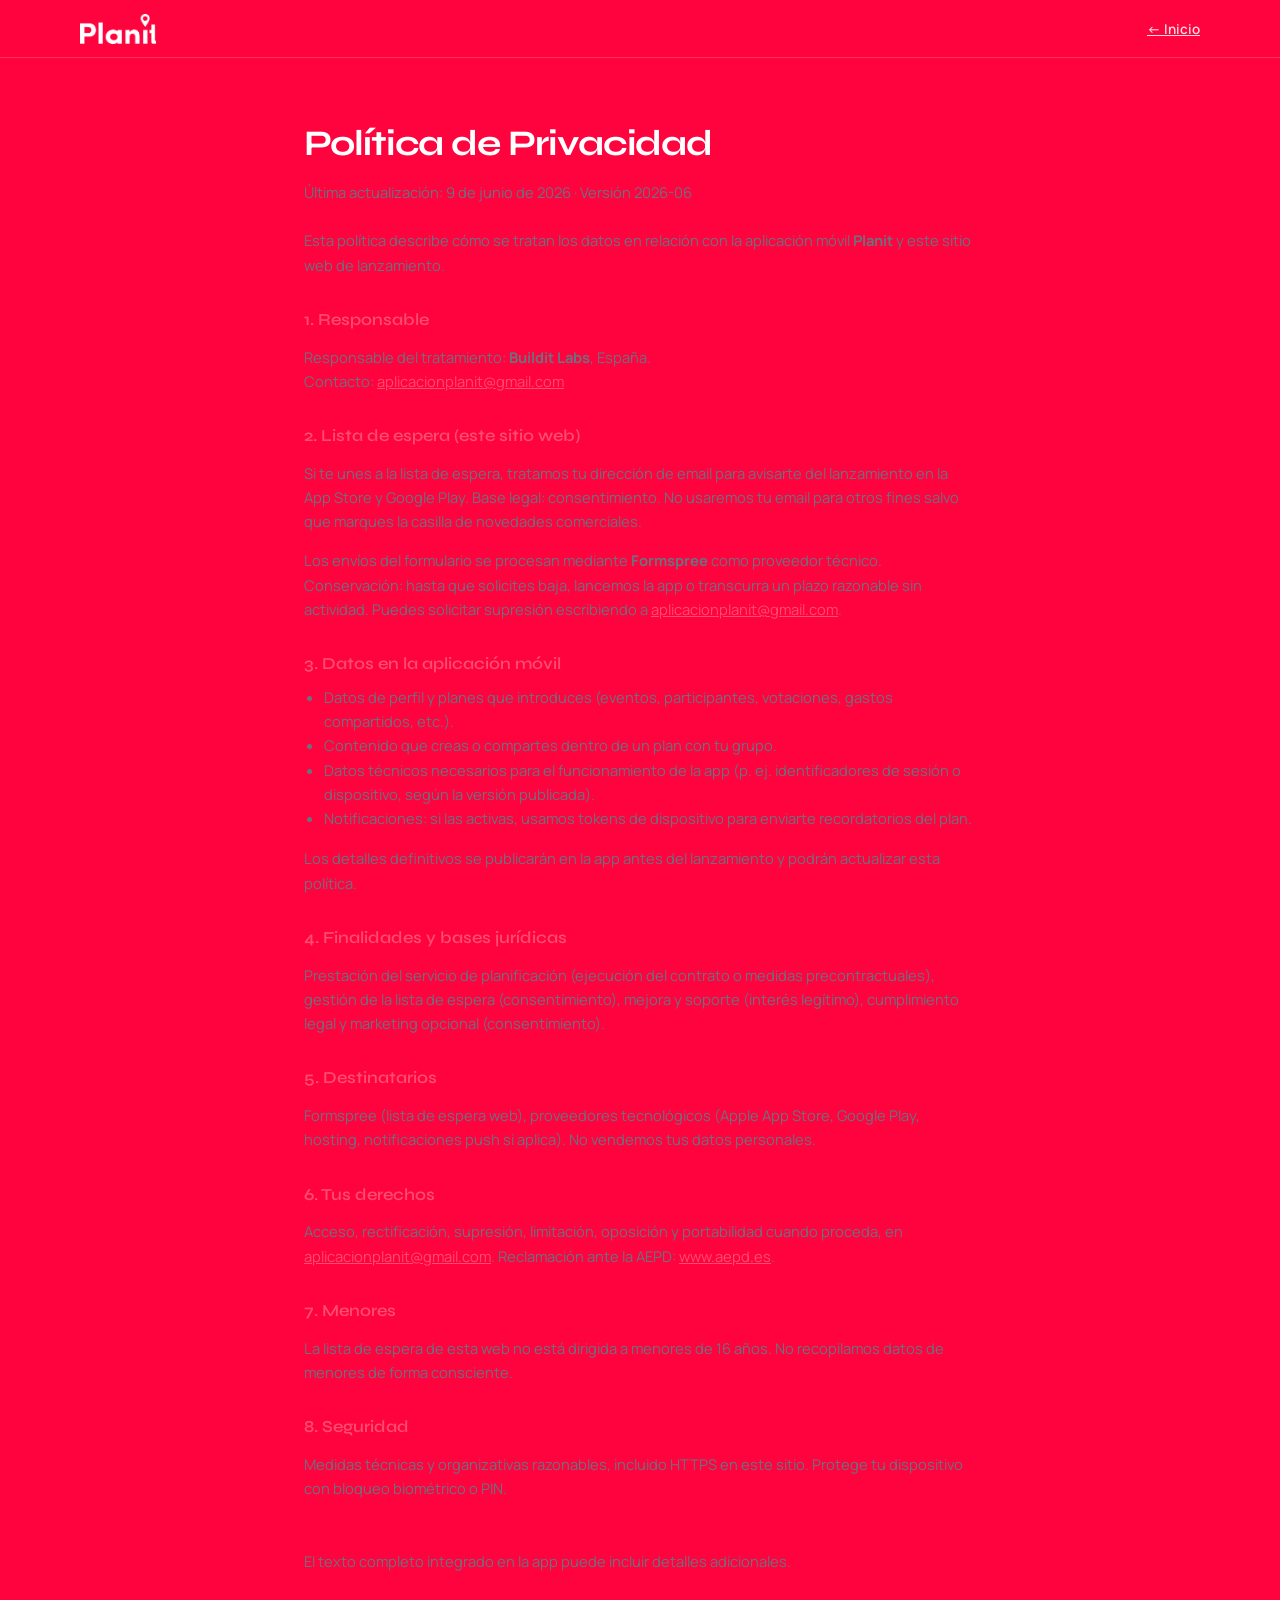
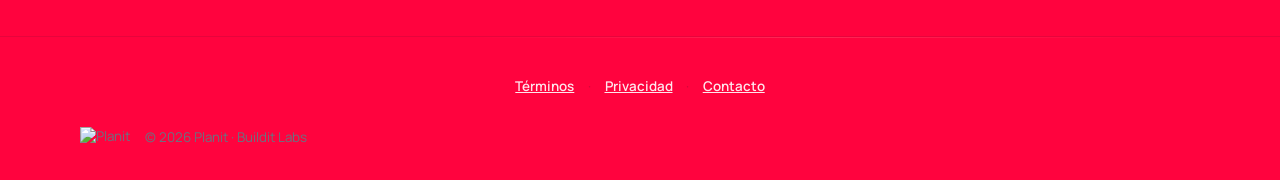
==== commit 3c25637f: "[RHA] Update images" ====
--- a/privacidad.html
+++ b/privacidad.html
@@ -14,13 +14,13 @@
   <link rel="preconnect" href="https://fonts.gstatic.com" crossorigin>
   <link rel="preload" as="style" href="https://fonts.googleapis.com/css2?family=IBM+Plex+Mono:wght@400;500&family=Manrope:wght@400;600;700&family=Syne:wght@700&display=swap" onload="this.onload=null;this.rel='stylesheet'">
   <noscript><link rel="stylesheet" href="https://fonts.googleapis.com/css2?family=IBM+Plex+Mono:wght@400;500&family=Manrope:wght@400;600;700&family=Syne:wght@700&display=swap"></noscript>
-  <link rel="stylesheet" href="./index.css?v=20260721b">
+  <link rel="stylesheet" href="./index.css?v=20260722c">
 </head>
 <body>
   <header class="legal-header">
     <div class="container legal-header-inner">
       <a href="./" class="site-logo-link" aria-label="Planit — inicio">
-        <img src="./assets/logo.png" alt="Planit" class="site-logo" width="200" height="79">
+        <img src="./assets/logo-white.png" alt="Planit" class="site-logo" width="200" height="80">
       </a>
       <a href="./" class="legal-back">← Inicio</a>
     </div>
--- a/index.css
+++ b/index.css
@@ -2,8 +2,9 @@
 
 :root {
   color-scheme: light;
-  --bg: #f3f4f6;
-  --bg-elevated: #ffffff;
+  --bg: #ffffff;
+  --bg-deep: #e50338;
+  --bg-elevated: #f8f9fc;
   --surface: #ffffff;
   --surface-hover: #f8f9fc;
   --ink: #111827;
@@ -13,12 +14,14 @@
   --accent-dark: #e50338;
   --accent-soft: #ff4d6d;
   --accent-muted: #fecdd3;
-  --accent-glow: rgba(255, 3, 62, 0.22);
+  --accent-glow: rgba(255, 3, 62, 0.25);
+  --brand: #ff033e;
+  --brand-dark: #e50338;
   --positive: #15803d;
   --positive-soft: rgba(21, 128, 61, 0.12);
   --caution: #b45309;
-  --border: rgba(17, 24, 39, 0.08);
-  --border-strong: rgba(17, 24, 39, 0.14);
+  --border: rgba(17, 24, 39, 0.1);
+  --border-strong: rgba(17, 24, 39, 0.16);
   --glass: rgba(255, 255, 255, 0.92);
   --glass-strong: rgba(255, 255, 255, 0.98);
   --shadow: rgba(17, 24, 39, 0.08);
@@ -41,16 +44,19 @@
 
 html {
   scroll-behavior: smooth;
+  margin: 0;
+  padding: 0;
+  background: #ff033e;
 }
 
 body {
+  margin: 0;
+  padding: 0;
   font-family: var(--font-body);
-  background:
-    radial-gradient(ellipse 90% 55% at 50% -10%, rgba(255, 3, 62, 0.12), transparent 55%),
-    radial-gradient(ellipse 60% 40% at 100% 30%, rgba(254, 205, 211, 0.35), transparent 50%),
-    var(--bg);
-  color: var(--ink);
+  background: #ff033e;
+  color: #ffffff;
   overflow-x: hidden;
+  min-height: 100%;
 }
 
 .num-tabular,
@@ -80,8 +86,8 @@
 }
 
 ::selection {
-  background: rgba(255, 3, 62, 0.2);
-  color: var(--ink);
+  background: rgba(255, 255, 255, 0.28);
+  color: #fff;
 }
 
 /* ── Layout ── */
@@ -123,13 +129,21 @@
 }
 
 .site-header.is-scrolled .header-shell {
-  border-color: var(--border-strong);
-  box-shadow: 0 12px 40px var(--shadow-lg);
+  border-color: rgba(17, 24, 39, 0.1);
+  box-shadow: 0 10px 32px rgba(17, 24, 39, 0.1);
+  background: rgba(255, 255, 255, 0.92);
+  backdrop-filter: blur(18px);
+  -webkit-backdrop-filter: blur(18px);
+}
+
+.site-header.is-hidden {
+  transform: translateY(-120%);
+  pointer-events: none;
 }
 
 .header-nav a.is-active {
-  color: var(--ink);
-  background: rgba(255, 3, 62, 0.12);
+  color: inherit;
+  background: rgba(255, 255, 255, 0.18);
 }
 
 .scroll-progress {
@@ -154,8 +168,8 @@
   gap: 1rem;
   padding: 0.65rem 0.85rem 0.65rem 1rem;
   border-radius: 999px;
-  border: 1px solid var(--border);
-  background: var(--glass);
+  border: 1px solid rgba(255, 255, 255, 0.28);
+  background: rgba(255, 255, 255, 0.14);
   backdrop-filter: blur(16px);
   box-shadow: 0 8px 32px var(--shadow);
 }
@@ -171,6 +185,18 @@
   height: 30px;
   width: auto;
   max-width: min(180px, 42vw);
+}
+
+.site-logo--on-light {
+  display: none;
+}
+
+.site-header.is-scrolled .site-logo--on-brand {
+  display: none;
+}
+
+.site-header.is-scrolled .site-logo--on-light {
+  display: block;
 }
 
 .header-nav {
@@ -189,7 +215,7 @@
 
 .header-nav a:hover {
   color: var(--ink);
-  background: rgba(255, 3, 62, 0.06);
+  background: rgba(255, 255, 255, 0.14);
 }
 
 .header-actions {
@@ -239,7 +265,7 @@
 
 .mobile-nav a:hover {
   color: var(--ink);
-  background: rgba(255, 3, 62, 0.06);
+  background: rgba(255, 255, 255, 0.14);
 }
 
 @media (min-width: 768px) {
@@ -263,28 +289,28 @@
   padding: 0.8rem 1.35rem;
   border-radius: 999px;
   border: none;
-  background: var(--accent);
-  color: var(--on-accent);
+  background: #ffffff;
+  color: var(--brand);
   font-family: var(--font-body);
   font-size: 0.9rem;
   font-weight: 700;
   cursor: pointer;
   transition: transform 0.25s var(--ease), box-shadow 0.25s, background 0.2s;
-  box-shadow: 0 8px 24px rgba(255, 3, 62, 0.28);
+  box-shadow: 0 10px 28px rgba(140, 0, 35, 0.28);
 }
 
 .btn-primary:hover {
   transform: translateY(-1px);
-  background: var(--accent-dark);
-  box-shadow: 0 12px 32px rgba(255, 3, 62, 0.35);
+  background: #fff5f7;
+  box-shadow: 0 14px 36px rgba(140, 0, 35, 0.35);
 }
 
 .btn-shimmer {
   overflow: hidden;
-  background: linear-gradient(135deg, #ff4d6d 0%, #ff033e 50%, #e50338 100%);
+  background: linear-gradient(135deg, #ffffff 0%, #ffe4ea 45%, #ffffff 100%);
   background-size: 200% 100%;
   animation: shimmer-bg 4s ease-in-out infinite;
-  color: var(--on-accent);
+  color: var(--brand);
 }
 
 .btn-shimmer::after {
@@ -294,7 +320,7 @@
   background: linear-gradient(
     105deg,
     transparent 38%,
-    rgba(255, 255, 255, 0.35) 50%,
+    rgba(255, 255, 255, 0.7) 50%,
     transparent 62%
   );
   transform: translateX(-120%);
@@ -307,18 +333,18 @@
   gap: 0.45rem;
   padding: 0.8rem 1.2rem;
   border-radius: 999px;
-  border: 1px solid var(--border-strong);
-  background: var(--surface);
-  color: var(--ink-soft);
+  border: 1px solid rgba(255, 255, 255, 0.45);
+  background: rgba(255, 255, 255, 0.1);
+  color: #ffffff;
   font-size: 0.9rem;
   font-weight: 600;
   transition: border-color 0.2s, background 0.2s, color 0.2s;
 }
 
 .btn-ghost:hover {
-  border-color: rgba(255, 3, 62, 0.35);
-  background: rgba(255, 3, 62, 0.06);
-  color: var(--ink);
+  border-color: rgba(255, 255, 255, 0.75);
+  background: rgba(255, 255, 255, 0.2);
+  color: #ffffff;
 }
 
 .btn-sm {
@@ -326,24 +352,6 @@
   font-size: 0.82rem;
 }
 
-.cta-card .btn-primary,
-.cta-card .btn-shimmer {
-  background: var(--on-accent);
-  color: var(--accent);
-  box-shadow: 0 8px 24px rgba(0, 0, 0, 0.12);
-}
-
-.cta-card .btn-primary:hover,
-.cta-card .btn-shimmer:hover {
-  background: #fff5f7;
-  color: var(--accent-dark);
-  box-shadow: 0 12px 28px rgba(0, 0, 0, 0.16);
-}
-
-.cta-card .btn-shimmer {
-  background: linear-gradient(135deg, #ffffff 0%, #ffe4ea 50%, #ffffff 100%);
-  background-size: 200% 100%;
-}
 
 /* ── Hero ── */
 
@@ -356,11 +364,7 @@
 }
 
 .hero-aurora {
-  position: absolute;
-  inset: 0;
-  overflow: hidden;
-  pointer-events: none;
-  contain: layout style paint;
+  display: none;
 }
 
 .hero-aurora::before,
@@ -378,7 +382,7 @@
   height: 55vw;
   top: -15%;
   left: -10%;
-  background: radial-gradient(circle, rgba(255, 3, 62, 0.28), transparent 68%);
+  background: radial-gradient(circle, rgba(255, 255, 255, 0.22), transparent 68%);
 }
 
 .hero-aurora::after {
@@ -386,20 +390,12 @@
   height: 45vw;
   right: -8%;
   bottom: 5%;
-  background: radial-gradient(circle, rgba(254, 205, 211, 0.55), transparent 70%);
+  background: radial-gradient(circle, rgba(229, 3, 56, 0.5), transparent 70%);
   animation-delay: -6s;
 }
 
 .hero-spotlight {
-  position: absolute;
-  inset: 0;
-  pointer-events: none;
-  background: radial-gradient(
-    600px circle at var(--spot-x, 50%) var(--spot-y, 30%),
-    rgba(255, 3, 62, 0.1),
-    transparent 42%
-  );
-  transition: background 0.15s ease-out;
+  display: none;
 }
 
 .hero-beams {
@@ -407,14 +403,7 @@
 }
 
 .hero-gridlines {
-  position: absolute;
-  inset: 0;
-  background-image:
-    linear-gradient(rgba(255, 3, 62, 0.06) 1px, transparent 1px),
-    linear-gradient(90deg, rgba(255, 3, 62, 0.06) 1px, transparent 1px);
-  background-size: 64px 64px;
-  mask-image: radial-gradient(ellipse 90% 80% at 50% 0%, black, transparent 80%);
-  pointer-events: none;
+  display: none;
 }
 
 .hero-layout {
@@ -443,13 +432,13 @@
   margin-bottom: 1.5rem;
   padding: 0.42rem 0.9rem 0.42rem 0.65rem;
   border-radius: 999px;
-  border: 1px solid rgba(255, 3, 62, 0.22);
-  background: rgba(255, 3, 62, 0.08);
+  border: 1px solid rgba(255, 255, 255, 0.35);
+  background: rgba(255, 255, 255, 0.12);
   font-family: var(--font-mono);
   font-size: 0.72rem;
   letter-spacing: 0.08em;
   text-transform: uppercase;
-  color: var(--accent);
+  color: #ffffff;
 }
 
 .hero-badge-pulse {
@@ -485,10 +474,8 @@
 }
 
 .hero-title .accent {
-  background: linear-gradient(135deg, var(--accent) 0%, var(--accent-soft) 100%);
-  -webkit-background-clip: text;
-  background-clip: text;
-  -webkit-text-fill-color: transparent;
+  color: #ffffff;
+  -webkit-text-fill-color: #ffffff;
 }
 
 .hero-subtitle {
@@ -502,9 +489,11 @@
 .rotating-wrap {
   display: inline-block;
   position: relative;
+  top: -0.06em;
   min-width: 0;
-  height: 1.35em;
-  vertical-align: bottom;
+  height: 1.2em;
+  line-height: 1.2em;
+  vertical-align: baseline;
   overflow: hidden;
   margin-inline: 0.2em 0.05em;
 }
@@ -513,11 +502,10 @@
   display: inline-block;
   font-family: var(--font-display);
   font-weight: 700;
-  color: var(--accent);
-  background: linear-gradient(135deg, var(--accent), var(--accent-soft));
-  -webkit-background-clip: text;
-  background-clip: text;
-  -webkit-text-fill-color: transparent;
+  line-height: 1.2em;
+  color: #ffffff;
+  -webkit-text-fill-color: #ffffff;
+  text-decoration: none;
   transition: transform 0.45s var(--ease), opacity 0.45s, filter 0.45s;
 }
 
@@ -552,11 +540,10 @@
   gap: 0.45rem;
   padding: 0.5rem 0.8rem;
   border-radius: 0.7rem;
-  border: 1px solid var(--border);
-  background: var(--surface);
+  border: 1px solid rgba(255, 255, 255, 0.28);
+  background: rgba(255, 255, 255, 0.12);
   font-size: 0.78rem;
-  color: var(--muted);
-  box-shadow: 0 2px 8px var(--shadow);
+  color: rgba(255, 255, 255, 0.9);
 }
 
 .meta-chip svg {
@@ -569,11 +556,11 @@
   margin-top: 1.75rem;
   padding: 0.85rem 1rem;
   border-radius: 0.85rem;
-  border: 1px solid rgba(180, 83, 9, 0.22);
-  background: rgba(180, 83, 9, 0.06);
+  border: 1px solid rgba(255, 255, 255, 0.3);
+  background: rgba(255, 255, 255, 0.12);
   font-size: 0.76rem;
   line-height: 1.55;
-  color: #92400e;
+  color: rgba(255, 255, 255, 0.92);
   max-width: 34rem;
 }
 
@@ -995,8 +982,9 @@
 }
 
 .chat-msg--self {
-  align-self: flex-end;
-  background: rgba(255, 3, 62, 0.12);
+  align-self: flex-start;
+  margin-right: 1.5rem;
+  background: rgba(255, 255, 255, 0.14);
   color: #fecdd3;
   border-color: rgba(255, 3, 62, 0.2);
 }
@@ -1025,7 +1013,9 @@
   padding: 1.75rem 1.5rem;
   display: flex;
   flex-direction: column;
-  gap: 0.65rem;
+  gap: 0.55rem;
+  min-height: 0;
+  overflow: hidden;
 }
 
 .compare-app-header {
@@ -1034,6 +1024,7 @@
   align-items: center;
   font-size: 0.78rem;
   color: var(--muted);
+  flex-shrink: 0;
 }
 
 .compare-app-label {
@@ -1041,35 +1032,144 @@
   text-transform: uppercase;
   letter-spacing: 0.08em;
   color: var(--muted);
-  margin-top: 0.5rem;
+  margin-top: 0.35rem;
+  flex-shrink: 0;
 }
 
 .compare-app-value {
   font-family: var(--font-display);
-  font-size: clamp(1.75rem, 4vw, 2.35rem);
+  font-size: clamp(1.2rem, 2.8vw, 1.65rem);
   font-weight: 700;
   letter-spacing: -0.03em;
   color: var(--ink);
+  flex-shrink: 0;
+  line-height: 1.2;
+  position: relative;
+  z-index: 1;
+}
+
+.compare-plan-mock {
+  flex: 1 1 auto;
+  display: grid;
+  grid-template-columns: minmax(0, 1fr) auto;
+  gap: 0.75rem;
+  align-items: center;
+  min-height: 0;
+  margin: 0.25rem 0;
+  padding: 0.7rem 0.8rem;
+  border-radius: 0.85rem;
+  border: 1px solid rgba(17, 24, 39, 0.1);
+  background: #ffffff;
+  overflow: hidden;
+}
+
+.compare-plan-mono {
+  display: block;
+  width: 96px;
+  height: 96px;
+  max-width: 28vw;
+  object-fit: contain;
+  object-position: center;
+  filter: drop-shadow(0 6px 14px rgba(0, 0, 0, 0.3));
+  flex-shrink: 0;
+}
+
+.compare-vote-list {
+  display: grid;
+  gap: 0.5rem;
+  min-width: 0;
+}
+
+.compare-vote-row {
+  display: grid;
+  grid-template-columns: 4.5rem 1fr 1.4rem;
+  align-items: center;
+  gap: 0.45rem;
+  font-size: 0.72rem;
+  color: #374151;
+}
+
+.compare-vote-row strong {
+  text-align: right;
+  font-family: var(--font-mono);
+  font-size: 0.7rem;
+  color: #ff033e;
+}
+
+.compare-vote-bar {
+  height: 0.4rem;
+  border-radius: 999px;
+  background: rgba(17, 24, 39, 0.08);
+  overflow: hidden;
+}
+
+.compare-vote-bar > span {
+  display: block;
+  height: 100%;
+  border-radius: inherit;
+  background: linear-gradient(90deg, #ff033e, #ff6f91);
+}
+
+@media (max-width: 560px) {
+  .compare-plan-mock {
+    grid-template-columns: 1fr auto;
+    gap: 0.55rem;
+    padding: 0.6rem 0.65rem;
+  }
+
+  .compare-plan-mono {
+    width: 72px;
+    height: 72px;
+  }
+
+  .compare-vote-row {
+    grid-template-columns: 3.6rem 1fr 1.2rem;
+    font-size: 0.68rem;
+  }
 }
 
 .compare-app-chart {
-  flex: 1;
-  min-height: 80px;
-  border-radius: 0.85rem;
-  border: 1px solid var(--border);
-  background: rgba(255, 255, 255, 0.02);
-  padding: 0.5rem;
-}
-
-.compare-app-chart svg {
-  width: 100%;
-  height: 100%;
+  display: none;
 }
 
 .compare-app-scenarios {
   display: flex;
   flex-wrap: wrap;
-  gap: 0.4rem;
+  gap: 0.45rem;
+  flex-shrink: 0;
+  margin-top: auto;
+  position: relative;
+  z-index: 1;
+}
+
+.compare-app-scenarios .tag {
+  padding: 0.35rem 0.7rem;
+  border-radius: 0.55rem;
+  font-size: 0.72rem;
+  font-weight: 600;
+  letter-spacing: 0.01em;
+  border: 1px solid rgba(255, 255, 255, 0.16);
+  background: rgba(255, 255, 255, 0.1);
+  color: rgba(255, 255, 255, 0.92);
+  backdrop-filter: blur(6px);
+}
+
+.compare-app-scenarios .tag-opt {
+  border-color: rgba(52, 211, 153, 0.35);
+  background: rgba(52, 211, 153, 0.12);
+  color: #6ee7b7;
+}
+
+.compare-app-scenarios .tag-base {
+  border-color: rgba(255, 255, 255, 0.2);
+  background: rgba(255, 255, 255, 0.1);
+  color: #ffffff;
+}
+
+.compare-app-scenarios .tag-pes {
+  border-color: rgba(255, 255, 255, 0.2);
+  background: rgba(255, 255, 255, 0.1);
+  color: #ffffff;
 }
 
 .compare-handle {
@@ -1132,13 +1232,13 @@
   pointer-events: none;
   padding: 0.3rem 0.65rem;
   border-radius: 999px;
-  border: 1px solid var(--border);
-  background: rgba(255, 255, 255, 0.92);
+  border: 1px solid rgba(255, 255, 255, 0.35);
+  background: rgba(17, 24, 39, 0.75);
   font-family: var(--font-mono);
   font-size: 0.65rem;
   letter-spacing: 0.08em;
   text-transform: uppercase;
-  color: var(--muted);
+  color: #ffffff;
   box-shadow: 0 4px 12px var(--shadow);
 }
 
@@ -1168,7 +1268,7 @@
 }
 
 .faq-item[open] {
-  border-color: rgba(255, 3, 62, 0.35);
+  border-color: rgba(255, 255, 255, 0.45);
 }
 
 .faq-item summary {
@@ -1212,8 +1312,8 @@
 /* ── Marquee ── */
 
 .marquee-section {
-  border-block: 1px solid var(--border);
-  background: rgba(255, 3, 62, 0.04);
+  border-block: 1px solid rgba(255, 255, 255, 0.18);
+  background: transparent;
   overflow: hidden;
 }
 
@@ -1296,7 +1396,7 @@
   inset: 0;
   background: radial-gradient(
     320px circle at var(--card-x, 50%) var(--card-y, 0%),
-    rgba(255, 3, 62, 0.12),
+    rgba(255, 255, 255, 0.14),
     transparent 42%
   );
   opacity: 0;
@@ -1345,7 +1445,7 @@
   inset: 0;
   background: radial-gradient(
     360px circle at var(--card-x, 50%) var(--card-y, 0%),
-    rgba(255, 3, 62, 0.12),
+    rgba(255, 255, 255, 0.14),
     transparent 42%
   );
   opacity: 0;
@@ -1354,7 +1454,7 @@
 }
 
 .process-step:hover {
-  border-color: rgba(255, 3, 62, 0.3);
+  border-color: rgba(255, 255, 255, 0.4);
   transform: translateY(-3px);
 }
 
@@ -1383,24 +1483,6 @@
   font-size: 0.86rem;
   line-height: 1.6;
   color: var(--muted);
-}
-
-.process-step:not(:last-child)::after {
-  content: '→';
-  position: absolute;
-  top: 50%;
-  right: -0.65rem;
-  transform: translateY(-50%);
-  color: var(--accent);
-  font-size: 1rem;
-  z-index: 2;
-  display: none;
-}
-
-@media (min-width: 768px) {
-  .process-step:not(:last-child)::after {
-    display: block;
-  }
 }
 
 .stat-value {
@@ -1502,53 +1584,17 @@
   background: var(--surface);
   box-shadow: 0 4px 16px var(--shadow);
   overflow: hidden;
-  transition: border-color 0.35s, transform 0.35s var(--ease);
-}
-
-.gradient-border {
-  background-clip: padding-box;
-}
-
-.gradient-border::after {
-  content: '';
-  position: absolute;
-  inset: 0;
-  border-radius: inherit;
-  padding: 1px;
-  background: linear-gradient(135deg, rgba(255, 3, 62, 0.55), rgba(255, 77, 109, 0.3), transparent 60%);
-  -webkit-mask: linear-gradient(#fff 0 0) content-box, linear-gradient(#fff 0 0);
-  -webkit-mask-composite: xor;
-  mask-composite: exclude;
-  opacity: 0.55;
-  pointer-events: none;
-  transition: opacity 0.35s;
-}
-
-.gradient-border:hover::after {
-  opacity: 1;
+  transition: border-color 0.35s, transform 0.35s var(--ease), box-shadow 0.35s;
 }
 
 .bento-card::before {
-  content: '';
-  position: absolute;
-  inset: 0;
-  background: radial-gradient(
-    420px circle at var(--card-x, 50%) var(--card-y, 0%),
-    rgba(255, 3, 62, 0.14),
-    transparent 42%
-  );
-  opacity: 0;
-  transition: opacity 0.35s;
-  pointer-events: none;
+  display: none;
 }
 
 .bento-card:hover {
   border-color: rgba(255, 3, 62, 0.35);
   transform: translateY(-3px);
-}
-
-.bento-card:hover::before {
-  opacity: 1;
+  box-shadow: 0 8px 28px rgba(17, 24, 39, 0.08);
 }
 
 .bento-card h3 {
@@ -1573,8 +1619,8 @@
   height: 2.25rem;
   margin-bottom: 0.85rem;
   border-radius: 0.65rem;
-  border: 1px solid rgba(255, 3, 62, 0.22);
-  background: rgba(255, 3, 62, 0.1);
+  border: 1px solid rgba(255, 255, 255, 0.3);
+  background: rgba(255, 255, 255, 0.14);
   color: var(--accent-soft);
 }
 
@@ -1614,15 +1660,298 @@
   background: linear-gradient(180deg, var(--accent-soft), rgba(255, 3, 62, 0.2));
 }
 
+.mini-notifs {
+  display: grid;
+  gap: 0.45rem;
+}
+
+.mini-notif {
+  display: flex;
+  align-items: flex-start;
+  gap: 0.65rem;
+  padding: 0.55rem 0.65rem;
+  border-radius: 0.65rem;
+  background: #ffffff;
+  border: 1px solid rgba(17, 24, 39, 0.08);
+}
+
+.mini-notif-dot {
+  flex-shrink: 0;
+  width: 0.55rem;
+  height: 0.55rem;
+  margin-top: 0.35rem;
+  border-radius: 50%;
+  background: #ff033e;
+  box-shadow: 0 0 0 3px rgba(255, 3, 62, 0.15);
+}
+
+.mini-notif-dot--soft {
+  background: #ff4d6d;
+  box-shadow: none;
+  opacity: 0.55;
+}
+
+.mini-notif strong {
+  display: block;
+  font-size: 0.78rem;
+  font-weight: 700;
+  color: #111827;
+  line-height: 1.25;
+}
+
+.mini-notif span {
+  display: block;
+  margin-top: 0.15rem;
+  font-size: 0.72rem;
+  color: #6b7280;
+  line-height: 1.3;
+}
+
 .mini-scenarios {
   display: grid;
   gap: 0.45rem;
+  background: #ffffff;
+  color: #374151;
+}
+
+.mini-plan {
+  display: grid;
+  gap: 0.75rem;
+  background: #ffffff !important;
+  color: #111827;
+}
+
+.mini-plan-head {
+  display: flex;
+  align-items: flex-start;
+  justify-content: space-between;
+  gap: 0.75rem;
+}
+
+.mini-plan-label {
+  display: block;
+  font-size: 0.62rem;
+  letter-spacing: 0.08em;
+  text-transform: uppercase;
+  color: #6b7280;
+  margin-bottom: 0.2rem;
+}
+
+.mini-plan-head strong {
+  display: block;
+  font-size: 0.92rem;
+  font-weight: 700;
+  letter-spacing: -0.02em;
+  color: #111827;
+  line-height: 1.25;
+}
+
+.mini-plan-list {
+  list-style: none;
+  margin: 0;
+  padding: 0;
+  display: grid;
+  gap: 0.4rem;
+}
+
+.mini-plan-item {
+  display: grid;
+  grid-template-columns: auto 1fr auto;
+  grid-template-areas:
+    "icon body status"
+    "icon body cost";
+  column-gap: 0.65rem;
+  row-gap: 0.1rem;
+  align-items: center;
+  padding: 0.55rem 0.65rem;
+  border-radius: 0.7rem;
+  border: 1px solid rgba(17, 24, 39, 0.08);
+  background: #f8f9fc;
+}
+
+.mini-plan-icon {
+  grid-area: icon;
+  display: grid;
+  place-items: center;
+  width: 1.7rem;
+  height: 1.7rem;
+  border-radius: 0.5rem;
+  background: rgba(255, 3, 62, 0.08);
+  color: #ff033e;
+}
+
+.mini-plan-body {
+  grid-area: body;
+  min-width: 0;
+}
+
+.mini-plan-body strong {
+  display: block;
+  font-size: 0.78rem;
+  font-weight: 700;
+  color: #111827;
+  line-height: 1.25;
+}
+
+.mini-plan-body span {
+  display: block;
+  margin-top: 0.1rem;
+  font-size: 0.68rem;
+  color: #6b7280;
+  line-height: 1.3;
+  white-space: nowrap;
+  overflow: hidden;
+  text-overflow: ellipsis;
+}
+
+.mini-plan-item em {
+  grid-area: cost;
+  justify-self: end;
+  font-style: normal;
+  font-family: var(--font-mono);
+  font-size: 0.68rem;
+  color: #374151;
+}
+
+.mini-plan-status {
+  grid-area: status;
+  justify-self: end;
+  padding: 0.12rem 0.4rem;
+  border-radius: 999px;
+  font-size: 0.6rem;
+  font-weight: 700;
+  letter-spacing: 0.02em;
+  line-height: 1.2;
+  white-space: nowrap;
+}
+
+.mini-plan-status.is-done {
+  background: rgba(21, 128, 61, 0.12);
+  color: #15803d;
+}
+
+.mini-plan-status.is-open {
+  background: rgba(17, 24, 39, 0.06);
+  color: #4b5563;
+}
+
+.mini-plan-status.is-vote {
+  background: rgba(255, 3, 62, 0.1);
+  color: #ff033e;
+}
+
+.mini-activities {
+  display: grid;
+  gap: 0.5rem;
+  background: #ffffff !important;
+}
+
+.mini-activity {
+  display: grid;
+  grid-template-columns: 1fr auto;
+  grid-template-areas:
+    "title votes"
+    "bar bar";
+  gap: 0.25rem 0.65rem;
+  padding: 0.55rem 0.65rem;
+  border-radius: 0.7rem;
+  border: 1px solid rgba(17, 24, 39, 0.08);
+  background: #f8f9fc;
+}
+
+.mini-activity strong {
+  grid-area: title;
+  font-size: 0.78rem;
+  font-weight: 700;
+  color: #111827;
+}
+
+.mini-activity > span {
+  grid-area: votes;
+  font-family: var(--font-mono);
+  font-size: 0.68rem;
+  color: #ff033e;
+  align-self: center;
+}
+
+.mini-activity-bar {
+  grid-area: bar;
+  height: 0.35rem;
+  border-radius: 999px;
+  background: rgba(17, 24, 39, 0.08);
+  overflow: hidden;
+}
+
+.mini-activity-bar > i {
+  display: block;
+  height: 100%;
+  width: var(--p, 50%);
+  border-radius: inherit;
+  background: linear-gradient(90deg, #ff033e, #ff6f91);
+  font-style: normal;
+}
+
+.mini-group {
+  display: grid;
+  gap: 0.45rem;
+  background: #ffffff !important;
+}
+
+.mini-group-row {
+  display: grid;
+  grid-template-columns: auto 1fr;
+  gap: 0.65rem;
+  align-items: center;
+  padding: 0.55rem 0.65rem;
+  border-radius: 0.7rem;
+  border: 1px solid rgba(17, 24, 39, 0.08);
+  background: #f8f9fc;
+}
+
+.mini-avatar {
+  display: grid;
+  place-items: center;
+  width: 1.85rem;
+  height: 1.85rem;
+  border-radius: 50%;
+  background: var(--av, #ff033e);
+  color: #ffffff;
+  font-size: 0.72rem;
+  font-weight: 700;
+}
+
+.mini-group-row strong {
+  display: block;
+  font-size: 0.78rem;
+  font-weight: 700;
+  color: #111827;
+  line-height: 1.25;
+}
+
+.mini-group-row div span {
+  display: block;
+  margin-top: 0.1rem;
+  font-size: 0.68rem;
+  color: #6b7280;
+}
+
+.mini-group-row em {
+  font-style: normal;
+  font-size: 0.62rem;
+  font-family: var(--font-mono);
+  color: #6b7280;
+  white-space: nowrap;
+}
+
+.mini-group-row em.is-online {
+  color: #15803d;
 }
 
 .mini-scenario {
   display: flex;
   justify-content: space-between;
   font-size: 0.75rem;
+  color: #374151;
 }
 
 .mini-scenario .tag {
@@ -1647,10 +1976,20 @@
     grid-template-columns: 1fr 1fr;
     align-items: center;
   }
+
+  .bento-card--coach .bento-wide-inner {
+    align-items: start;
+  }
 }
 
 .bento-card--coach .bento-wide-inner {
   margin-top: 0;
+  align-items: start;
+}
+
+.bento-card--coach .mono-illust {
+  margin-top: 0;
+  align-self: start;
 }
 
 .mini-assets {
@@ -1726,8 +2065,13 @@
   text-transform: uppercase;
 }
 
-.bento-card--privacy p {
-  flex: 1;
+.bento-card--privacy .bento-mini-ui {
+  margin-top: auto;
+}
+
+.bento-card--activos .bento-mini-ui,
+.bento-card--coach .bento-mini-ui {
+  margin-top: 0.85rem;
 }
 
 /* ── Showcase ── */
@@ -1819,6 +2163,157 @@
   flex-shrink: 0;
 }
 
+.showcase-status {
+  display: flex;
+  align-items: center;
+  justify-content: center;
+  min-height: 280px;
+}
+
+.launch-status {
+  width: min(100%, 320px);
+  display: grid;
+  justify-items: center;
+  gap: 1rem;
+  padding: 1.5rem 1.35rem 1.35rem;
+  border-radius: var(--radius-lg);
+  border: 1px solid rgba(17, 24, 39, 0.08);
+  background:
+    radial-gradient(ellipse 80% 60% at 50% 0%, rgba(255, 3, 62, 0.08), transparent 55%),
+    #ffffff;
+  box-shadow: 0 10px 28px rgba(17, 24, 39, 0.06);
+}
+
+.launch-status-badge {
+  display: inline-flex;
+  align-items: center;
+  gap: 0.45rem;
+  padding: 0.35rem 0.7rem;
+  border-radius: 999px;
+  border: 1px solid rgba(255, 3, 62, 0.18);
+  background: rgba(255, 3, 62, 0.06);
+  color: #ff033e;
+  font-family: var(--font-mono);
+  font-size: 0.68rem;
+  letter-spacing: 0.06em;
+  text-transform: uppercase;
+}
+
+.launch-status-dot {
+  width: 0.45rem;
+  height: 0.45rem;
+  border-radius: 50%;
+  background: #ff033e;
+  box-shadow: 0 0 0 3px rgba(255, 3, 62, 0.18);
+  animation: pulse-dot 2.2s ease-in-out infinite;
+}
+
+.launch-ring {
+  position: relative;
+  width: 160px;
+  height: 160px;
+}
+
+.launch-ring-svg {
+  display: block;
+  width: 100%;
+  height: 100%;
+  transform: rotate(-90deg);
+}
+
+.launch-ring-track,
+.launch-ring-progress {
+  fill: none;
+  stroke-width: 8;
+  stroke-linecap: round;
+}
+
+.launch-ring-track {
+  stroke: rgba(17, 24, 39, 0.08);
+}
+
+.launch-ring-progress {
+  stroke: #ff033e;
+  stroke-dasharray: 327;
+  stroke-dashoffset: 327;
+  animation: launch-ring-fill 1.6s var(--ease) 0.2s forwards;
+}
+
+.launch-ring-core {
+  position: absolute;
+  inset: 0;
+  display: grid;
+  place-content: center;
+  justify-items: center;
+  gap: 0.15rem;
+  color: #ff033e;
+}
+
+.launch-bolt {
+  opacity: 0.95;
+  filter: drop-shadow(0 4px 10px rgba(255, 3, 62, 0.25));
+  animation: launch-bolt-pulse 2.4s ease-in-out infinite;
+}
+
+.launch-ring-pct {
+  font-family: var(--font-display);
+  font-size: 1.55rem;
+  font-weight: 700;
+  letter-spacing: -0.03em;
+  color: #111827;
+  line-height: 1;
+}
+
+.launch-status-caption {
+  margin: 0;
+  font-size: 0.92rem;
+  font-weight: 600;
+  color: #111827;
+  letter-spacing: -0.01em;
+}
+
+.launch-platforms {
+  width: 100%;
+  display: grid;
+  gap: 0.65rem;
+}
+
+.launch-platform {
+  display: grid;
+  grid-template-columns: 4.5rem 1fr 2.2rem;
+  align-items: center;
+  gap: 0.55rem;
+  font-size: 0.78rem;
+  color: #374151;
+}
+
+.launch-platform em {
+  font-style: normal;
+  font-family: var(--font-mono);
+  font-size: 0.7rem;
+  text-align: right;
+  color: #ff033e;
+}
+
+.launch-bar {
+  height: 0.42rem;
+  border-radius: 999px;
+  background: rgba(17, 24, 39, 0.08);
+  overflow: hidden;
+}
+
+.launch-bar > span {
+  display: block;
+  height: 100%;
+  width: 0;
+  border-radius: inherit;
+  background: linear-gradient(90deg, #ff033e, #ff6f91);
+  animation: launch-bar-fill 1.35s var(--ease) 0.35s forwards;
+}
+
+.launch-platform:nth-child(1) .launch-bar > span { --p: 82%; }
+.launch-platform:nth-child(2) .launch-bar > span { --p: 68%; animation-delay: 0.5s; }
+
 .showcase-viz {
   padding: 1.35rem;
   border-radius: var(--radius-lg);
@@ -1837,11 +2332,11 @@
 .viz-pill {
   padding: 0.25rem 0.55rem;
   border-radius: 999px;
-  border: 1px solid rgba(255, 3, 62, 0.25);
-  background: rgba(255, 3, 62, 0.1);
+  border: 1px solid rgba(21, 128, 61, 0.28);
+  background: rgba(21, 128, 61, 0.12);
   font-family: var(--font-mono);
   font-size: 0.65rem;
-  color: var(--accent-soft);
+  color: #15803d;
 }
 
 .viz-footer {
@@ -1919,19 +2414,19 @@
   margin-inline: auto;
   padding: 2.5rem 2rem;
   border-radius: var(--radius-xl);
-  border: none;
-  background: var(--accent);
-  color: var(--on-accent);
-  box-shadow: 0 24px 64px rgba(255, 3, 62, 0.35);
+  border: 1px solid rgba(17, 24, 39, 0.1);
+  background: #ffffff;
+  color: #111827;
+  box-shadow: 0 20px 48px rgba(17, 24, 39, 0.08);
   overflow: hidden;
 }
 
 .cta-card .section-label {
-  color: rgba(255, 255, 255, 0.75);
+  color: #6b7280;
 }
 
 .cta-card .section-label::before {
-  background: rgba(255, 255, 255, 0.7);
+  background: #ff033e;
 }
 
 .cta-layout {
@@ -1955,11 +2450,11 @@
   font-weight: 700;
   letter-spacing: -0.03em;
   margin-bottom: 0.55rem;
-  color: var(--on-accent);
+  color: #111827;
 }
 
 .cta-benefits > p {
-  color: rgba(255, 255, 255, 0.88);
+  color: #4b5563;
   margin-bottom: 1.25rem;
   line-height: 1.6;
 }
@@ -1977,11 +2472,11 @@
   align-items: center;
   gap: 0.55rem;
   font-size: 0.88rem;
-  color: rgba(255, 255, 255, 0.92);
+  color: #374151;
 }
 
 .cta-perks svg {
-  color: rgba(255, 255, 255, 0.95);
+  color: #ff033e;
   flex-shrink: 0;
 }
 
@@ -1989,9 +2484,9 @@
   content: '';
   position: absolute;
   inset: 0;
-  background-image: radial-gradient(rgba(255, 255, 255, 0.14) 1px, transparent 1px);
+  background-image: radial-gradient(rgba(255, 3, 62, 0.08) 1px, transparent 1px);
   background-size: 24px 24px;
-  opacity: 0.35;
+  opacity: 0.55;
   pointer-events: none;
 }
 
@@ -1999,7 +2494,7 @@
   content: '';
   position: absolute;
   inset: 0;
-  background: radial-gradient(ellipse 80% 55% at 80% 0%, rgba(255, 255, 255, 0.22), transparent 60%);
+  background: radial-gradient(ellipse 80% 55% at 80% 0%, rgba(255, 3, 62, 0.06), transparent 60%);
   pointer-events: none;
 }
 
@@ -2007,9 +2502,8 @@
   text-align: left;
   padding: 1.35rem;
   border-radius: var(--radius-lg);
-  border: 1px solid rgba(255, 255, 255, 0.22);
-  background: rgba(255, 255, 255, 0.14);
-  backdrop-filter: blur(8px);
+  border: 1px solid rgba(17, 24, 39, 0.1);
+  background: #f8f9fc;
 }
 
 .waitlist-row {
@@ -2029,8 +2523,8 @@
   padding: 0.85rem 1.1rem;
   border-radius: 999px;
   border: 1px solid transparent;
-  background: var(--on-accent);
-  color: var(--ink);
+  background: #ffffff;
+  color: #111827;
   font-family: var(--font-body);
   font-size: 0.92rem;
   transition: border-color 0.2s, box-shadow 0.2s;
@@ -2042,8 +2536,8 @@
 
 .waitlist-input:focus {
   outline: none;
-  border-color: rgba(255, 255, 255, 0.9);
-  box-shadow: 0 0 0 3px rgba(255, 255, 255, 0.35);
+  border-color: rgba(255, 3, 62, 0.45);
+  box-shadow: 0 0 0 3px rgba(255, 3, 62, 0.15);
 }
 
 .form-check {
@@ -2052,48 +2546,40 @@
   gap: 0.55rem;
   margin-top: 0.85rem;
   font-size: 0.84rem;
-  color: var(--muted);
+  color: #4b5563;
   line-height: 1.5;
 }
 
-.cta-card .form-check {
-  color: rgba(255, 255, 255, 0.92);
-}
-
-.cta-card .form-check .modal-link,
-.cta-card .form-footnote .modal-link,
-.cta-card .form-footnote a {
-  color: #ffffff;
+.form-check .modal-link,
+.form-footnote .modal-link,
+.form-footnote a {
+  color: #ff033e;
   font-weight: 700;
   text-decoration: underline;
   text-underline-offset: 2px;
   text-decoration-thickness: 1.5px;
 }
 
-.cta-card .form-check .modal-link:hover,
-.cta-card .form-footnote .modal-link:hover,
-.cta-card .form-footnote a:hover {
-  color: #fff5f7;
+.form-check .modal-link:hover,
+.form-footnote .modal-link:hover,
+.form-footnote a:hover {
+  color: #e50338;
 }
 
 .form-check input {
   margin-top: 0.2rem;
-  accent-color: var(--accent);
+  accent-color: #ff033e;
 }
 
 .form-footnote {
   margin-top: 0.85rem;
   font-size: 0.74rem;
   line-height: 1.55;
+  color: #6b7280;
+}
+
+.site-footer .form-footnote {
   color: var(--muted);
-}
-
-.cta-card .form-footnote {
-  color: rgba(255, 255, 255, 0.9);
-}
-
-.site-footer .form-footnote {
-  color: var(--ink-soft);
 }
 
 /* ── Footer ── */
@@ -2220,9 +2706,10 @@
 
 .modal-link {
   cursor: pointer;
-  color: var(--accent);
+  color: #ffffff;
   text-decoration: underline;
   text-underline-offset: 2px;
+  font-weight: 700;
 }
 
 button.modal-link {
@@ -2233,18 +2720,18 @@
 }
 
 .modal-link:hover {
-  color: var(--accent-dark);
+  color: #ffe4ea;
 }
 
 .footer-nav .modal-link,
 .footer-nav a {
-  color: var(--ink-soft);
+  color: rgba(255, 255, 255, 0.9);
   font-weight: 600;
 }
 
 .footer-nav .modal-link:hover,
 .footer-nav a:hover {
-  color: var(--accent);
+  color: #ffffff;
 }
 
 #modal-content a {
@@ -2311,22 +2798,27 @@
   max-height: 90vh;
   padding: 1.5rem;
   border-radius: var(--radius-xl);
-  border: 1px solid var(--border);
-  background: var(--surface);
-  color: var(--ink);
-  box-shadow: 0 24px 64px var(--shadow-lg);
+  border: 1px solid rgba(17, 24, 39, 0.08);
+  background: #ffffff;
+  color: #111827;
+  box-shadow: 0 24px 64px rgba(0, 0, 0, 0.35);
 }
 
 #modal-title {
-  color: var(--ink);
+  color: #111827;
 }
 
 #modal-content {
-  color: var(--muted);
+  color: #4b5563;
 }
 
 #modal-content strong {
-  color: var(--ink);
+  color: #111827;
+}
+
+#modal-content a,
+#modal-content .modal-link {
+  color: #ff033e;
 }
 
 #modal-close {
@@ -2351,15 +2843,15 @@
   left: 0;
   right: 0;
   z-index: 60;
-  border-top: 1px solid var(--border);
-  background: rgba(255, 255, 255, 0.96);
+  border-top: 1px solid rgba(255, 255, 255, 0.25);
+  background: rgba(229, 3, 56, 0.96);
   backdrop-filter: blur(12px);
   box-shadow: 0 -8px 32px var(--shadow-lg);
-  color: var(--ink-soft);
+  color: #ffffff;
 }
 
 #cookie-banner p {
-  color: var(--ink-soft);
+  color: rgba(255, 255, 255, 0.92);
 }
 
 #cookie-banner .modal-link {
@@ -2450,6 +2942,19 @@
 @keyframes progress-fill {
   from { width: 0; }
   to { width: 72%; }
+}
+
+@keyframes launch-ring-fill {
+  to { stroke-dashoffset: 85; }
+}
+
+@keyframes launch-bar-fill {
+  to { width: var(--p, 70%); }
+}
+
+@keyframes launch-bolt-pulse {
+  0%, 100% { transform: scale(1); opacity: 0.9; }
+  50% { transform: scale(1.06); opacity: 1; }
 }
 
 @keyframes beam-draw {
@@ -2488,9 +2993,18 @@
   position: sticky;
   top: 0;
   z-index: 40;
-  border-bottom: 1px solid var(--border);
-  background: var(--glass);
+  border-bottom: 1px solid rgba(255, 255, 255, 0.18);
+  background: #ff033e;
   backdrop-filter: blur(12px);
+  color: #ffffff;
+}
+
+.legal-header .legal-back {
+  color: rgba(255, 255, 255, 0.85);
+}
+
+.legal-header .legal-back:hover {
+  color: #ffffff;
 }
 
 .legal-header-inner {
@@ -2665,9 +3179,16 @@
   .btn-shimmer,
   .btn-shimmer::after,
   .ui-progress > span,
-  .scenario-bar > span {
+  .scenario-bar > span,
+  .launch-ring-progress,
+  .launch-bar > span,
+  .launch-bolt,
+  .launch-status-dot {
     animation: none !important;
   }
+
+  .launch-ring-progress { stroke-dashoffset: 85; }
+  .launch-bar > span { width: var(--p, 70%); }
 
   .chart-stroke { stroke-dashoffset: 0; }
   .chart-area { opacity: 1; }
@@ -2686,3 +3207,488 @@
     transform: none;
   }
 }
+
+
+/* ── Hero mascots (pink landing) ── */
+
+.hero-mascot {
+  position: relative;
+  display: flex;
+  align-items: flex-end;
+  justify-content: center;
+  min-height: min(56vh, 520px);
+  overflow: visible;
+}
+
+.hero-mascot-glow {
+  display: none;
+}
+
+.hero-mascot-img,
+.hero-mascot-anim {
+  position: relative;
+  z-index: 1;
+  width: min(100%, 560px);
+  height: auto;
+  max-height: min(68vh, 620px);
+  display: block;
+  border-radius: 0;
+  background: transparent;
+  filter: none;
+  object-fit: contain;
+  object-position: center bottom;
+  aspect-ratio: auto;
+}
+
+.hero-mascot-img--static {
+  display: none;
+}
+
+@media (prefers-reduced-motion: reduce) {
+  .hero-mascot-anim {
+    display: none;
+  }
+
+  .hero-mascot-img--static {
+    display: block;
+  }
+}
+
+.mono-illust {
+  display: block;
+  width: 100%;
+  height: auto;
+  max-height: 200px;
+  object-fit: contain;
+  margin-top: auto;
+  filter: drop-shadow(0 10px 24px rgba(100, 0, 28, 0.22));
+}
+
+.mono-illust--sm {
+  max-height: 140px;
+}
+
+.mono-illust--lg {
+  max-height: 220px;
+}
+
+.process-step .mono-illust {
+  margin-top: 1.1rem;
+  max-height: 120px;
+}
+
+.showcase-mascot {
+  display: flex;
+  align-items: center;
+  justify-content: center;
+  padding: 0.5rem;
+}
+
+.showcase-mascot img {
+  width: min(100%, 360px);
+  height: auto;
+  filter: drop-shadow(0 14px 32px rgba(100, 0, 28, 0.28));
+}
+
+.band-brand .launch-status {
+  background:
+    radial-gradient(ellipse 80% 60% at 50% 0%, rgba(255, 3, 62, 0.08), transparent 55%),
+    #ffffff;
+  border-color: rgba(17, 24, 39, 0.1);
+}
+
+.bento-mini-ui {
+  background: #ffffff !important;
+}
+
+.stat-card,
+.process-step,
+.bento-card,
+.faq-item,
+.showcase-panel,
+.principle-pill {
+  background: rgba(255, 255, 255, 0.14) !important;
+  border-color: rgba(255, 255, 255, 0.22) !important;
+  box-shadow: 0 8px 28px rgba(100, 0, 28, 0.18) !important;
+}
+
+.lang-select {
+  background: rgba(255, 255, 255, 0.16);
+  color: #ffffff;
+  border-color: rgba(255, 255, 255, 0.35);
+}
+
+.lang-select option {
+  color: #111827;
+}
+
+.legal-header {
+  background: #ff033e !important;
+}
+
+.legal-callout {
+  border-color: rgba(180, 83, 9, 0.25) !important;
+  background: rgba(180, 83, 9, 0.08) !important;
+}
+
+.legal-callout p {
+  color: #92400e !important;
+}
+
+.footer-brand img {
+  opacity: 1;
+}
+
+.perf-lite .header-shell,
+.perf-lite .mobile-nav,
+.perf-lite .legal-header {
+  background: rgba(229, 3, 56, 0.96) !important;
+}
+
+@media (hover: none), (pointer: coarse) {
+  .header-shell,
+  .mobile-nav,
+  .legal-header {
+    background: rgba(255, 255, 255, 0.18) !important;
+  }
+
+  .site-header.is-scrolled .header-shell,
+  .site-header.is-scrolled .mobile-nav {
+    background: rgba(255, 255, 255, 0.98) !important;
+  }
+}
+
+
+
+.site-header {
+  color: #ffffff;
+}
+.site-header .header-nav a,
+.site-header .mobile-nav a {
+  color: rgba(255, 255, 255, 0.82);
+}
+.site-header .header-nav a:hover,
+.site-header .header-nav a.is-active,
+.site-header .mobile-nav a:hover {
+  color: #ffffff;
+  background: rgba(255, 255, 255, 0.16);
+}
+.site-header .mobile-nav-toggle {
+  color: #ffffff;
+  border-color: rgba(255, 255, 255, 0.3);
+  background: rgba(255, 255, 255, 0.12);
+}
+
+.site-header .header-actions .btn-primary {
+  background: #ffffff;
+  color: #ff033e;
+  box-shadow: 0 6px 18px rgba(100, 0, 28, 0.18);
+}
+
+.site-header .header-actions .btn-primary:hover {
+  background: #fff5f7;
+  color: #e50338;
+}
+
+/* Over light sections: white bar, dark text, pink logo */
+.site-header.is-scrolled {
+  color: #111827;
+}
+
+.site-header.is-scrolled .header-nav a,
+.site-header.is-scrolled .mobile-nav a {
+  color: #4b5563;
+}
+
+.site-header.is-scrolled .header-nav a:hover,
+.site-header.is-scrolled .header-nav a.is-active,
+.site-header.is-scrolled .mobile-nav a:hover {
+  color: #111827;
+  background: rgba(255, 3, 62, 0.08);
+}
+
+.site-header.is-scrolled .mobile-nav-toggle {
+  color: #111827;
+  border-color: rgba(17, 24, 39, 0.14);
+  background: #ffffff;
+}
+
+.site-header.is-scrolled .mobile-nav {
+  border-color: rgba(17, 24, 39, 0.1);
+  background: rgba(255, 255, 255, 0.98);
+  box-shadow: 0 16px 40px rgba(17, 24, 39, 0.12);
+}
+
+.site-header.is-scrolled .header-actions .btn-primary {
+  background: #ff033e;
+  color: #ffffff;
+  box-shadow: 0 6px 18px rgba(255, 3, 62, 0.28);
+}
+
+.site-header.is-scrolled .header-actions .btn-primary:hover {
+  background: #e50338;
+  color: #ffffff;
+}
+
+/* ── Section bands: brand / light / soft ── */
+
+.band-brand {
+  --ink: #ffffff;
+  --ink-soft: rgba(255, 255, 255, 0.92);
+  --muted: rgba(255, 255, 255, 0.78);
+  --surface: rgba(255, 255, 255, 0.14);
+  --surface-hover: rgba(255, 255, 255, 0.22);
+  --border: rgba(255, 255, 255, 0.22);
+  --border-strong: rgba(255, 255, 255, 0.38);
+  --accent: #ffffff;
+  --accent-soft: #ffffff;
+  color: #ffffff;
+  background: #ff033e;
+}
+
+/* Flat brand — no overlays that diverge from the mascot canvas */
+.hero.band-brand {
+  background: #ff033e;
+}
+
+.band-light {
+  --ink: #111827;
+  --ink-soft: #374151;
+  --muted: #6b7280;
+  --surface: #ffffff;
+  --surface-hover: #f8f9fc;
+  --border: rgba(17, 24, 39, 0.1);
+  --border-strong: rgba(17, 24, 39, 0.16);
+  --accent: #ff033e;
+  --accent-soft: #ff4d6d;
+  --positive: #15803d;
+  --positive-soft: rgba(21, 128, 61, 0.12);
+  color: #111827;
+  background: #f8f9fc;
+}
+
+.band-soft {
+  --ink: #111827;
+  --ink-soft: #374151;
+  --muted: #6b7280;
+  --surface: #ffffff;
+  --surface-hover: #fff5f7;
+  --border: rgba(255, 3, 62, 0.14);
+  --border-strong: rgba(255, 3, 62, 0.22);
+  --accent: #ff033e;
+  --accent-soft: #ff4d6d;
+  --positive: #15803d;
+  --positive-soft: rgba(21, 128, 61, 0.12);
+  color: #111827;
+  background:
+    radial-gradient(ellipse 70% 55% at 85% 0%, rgba(255, 3, 62, 0.08), transparent 55%),
+    linear-gradient(180deg, #fff5f7 0%, #ffe8ee 100%);
+}
+
+.band-light .section-label::before,
+.band-soft .section-label::before {
+  background: var(--accent);
+}
+
+.band-light .stat-card,
+.band-light .process-step,
+.band-light .bento-card,
+.band-light .faq-item,
+.band-light .principle-pill,
+.band-light .showcase-panel,
+.band-light .compare-wrap,
+.band-soft .stat-card,
+.band-soft .process-step,
+.band-soft .bento-card,
+.band-soft .faq-item,
+.band-soft .principle-pill,
+.band-soft .showcase-panel {
+  background: #ffffff !important;
+  border-color: rgba(17, 24, 39, 0.1) !important;
+  box-shadow: 0 8px 28px rgba(17, 24, 39, 0.06) !important;
+}
+
+.band-brand .stat-card,
+.band-brand .process-step,
+.band-brand .bento-card,
+.band-brand .faq-item,
+.band-brand .principle-pill,
+.band-brand .showcase-panel,
+.band-brand .compare-wrap {
+  background: #ffffff !important;
+  border-color: rgba(17, 24, 39, 0.1) !important;
+  box-shadow: 0 10px 32px rgba(17, 24, 39, 0.12) !important;
+  color: #111827;
+  --ink: #111827;
+  --ink-soft: #374151;
+  --muted: #6b7280;
+  --accent: #ff033e;
+  --accent-soft: #ff4d6d;
+  --positive: #15803d;
+  --positive-soft: rgba(21, 128, 61, 0.12);
+  --border: rgba(17, 24, 39, 0.1);
+  --border-strong: rgba(17, 24, 39, 0.16);
+}
+
+.band-brand .bento-icon {
+  border-color: rgba(255, 3, 62, 0.25);
+  background: rgba(255, 3, 62, 0.08);
+  color: #ff033e;
+}
+
+.band-brand .process-num,
+.band-brand .faq-item summary::after {
+  color: #ff033e;
+}
+
+.band-brand .bento-card:hover,
+.band-brand .process-step:hover,
+.band-brand .stat-card:hover {
+  border-color: rgba(255, 3, 62, 0.35) !important;
+  box-shadow: 0 12px 36px rgba(17, 24, 39, 0.14) !important;
+}
+
+.band-brand .section-label {
+  color: rgba(255, 255, 255, 0.88);
+}
+
+.band-brand .section-heading h2 {
+  color: #ffffff;
+}
+
+.band-brand .section-heading p {
+  color: rgba(255, 255, 255, 0.82);
+}
+
+.band-light .bento-icon {
+  border-color: rgba(255, 3, 62, 0.25);
+  background: rgba(255, 3, 62, 0.08);
+  color: #ff033e;
+}
+
+.band-light .process-num,
+.band-light .faq-item summary::after {
+  color: #ff033e;
+}
+
+.band-light .bento-card:hover {
+  border-color: rgba(255, 3, 62, 0.35) !important;
+  box-shadow: 0 8px 28px rgba(17, 24, 39, 0.08) !important;
+}
+
+.band-light .btn-ghost {
+  border-color: rgba(17, 24, 39, 0.18);
+  background: #ffffff;
+  color: #374151;
+}
+
+.band-light .btn-ghost:hover {
+  border-color: rgba(255, 3, 62, 0.35);
+  background: rgba(255, 3, 62, 0.06);
+  color: #111827;
+}
+
+.band-light .btn-primary,
+.band-light .btn-shimmer {
+  background: #ff033e;
+  color: #ffffff;
+  box-shadow: 0 8px 24px rgba(255, 3, 62, 0.28);
+}
+
+.band-light .btn-primary:hover {
+  background: #e50338;
+}
+
+.band-brand.marquee-section {
+  border-block-color: rgba(255, 255, 255, 0.18);
+}
+
+.band-brand .marquee-item {
+  color: rgba(255, 255, 255, 0.85);
+}
+
+.band-brand .marquee-item::before {
+  color: rgba(255, 255, 255, 0.7);
+}
+
+.band-soft.marquee-section {
+  border-color: rgba(255, 3, 62, 0.12);
+}
+
+.band-soft .marquee-item {
+  color: #6b7280;
+}
+
+.band-soft .marquee-item::before {
+  color: #ff033e;
+}
+
+.band-soft .section-heading h2,
+.band-light .section-heading h2 {
+  color: inherit;
+}
+
+.band-soft .section-heading p,
+.band-light .section-heading p {
+  color: var(--muted);
+}
+
+.site-footer.band-light,
+.site-footer.band-soft {
+  border-top: 1px solid rgba(17, 24, 39, 0.1);
+}
+
+.site-footer.band-light .footer-nav a,
+.site-footer.band-light .footer-nav .modal-link,
+.site-footer.band-light .footer-social a,
+.site-footer.band-soft .footer-nav a,
+.site-footer.band-soft .footer-nav .modal-link,
+.site-footer.band-soft .footer-social a {
+  color: #4b5563;
+}
+
+.site-footer.band-light .footer-nav a:hover,
+.site-footer.band-light .footer-nav .modal-link:hover,
+.site-footer.band-light .footer-social a:hover,
+.site-footer.band-soft .footer-nav a:hover,
+.site-footer.band-soft .footer-nav .modal-link:hover,
+.site-footer.band-soft .footer-social a:hover {
+  color: #ff033e;
+}
+
+.site-footer.band-light .footer-nav .sep,
+.site-footer.band-soft .footer-nav .sep {
+  color: rgba(17, 24, 39, 0.2);
+}
+
+.site-footer.band-light .lang-select,
+.site-footer.band-soft .lang-select {
+  background: #ffffff;
+  color: #111827;
+  border-color: rgba(17, 24, 39, 0.14);
+}
+
+/* Header over pink hero; light frosted bar when scrolled over content */
+.site-header .header-shell {
+  background: rgba(255, 255, 255, 0.14);
+  border-color: rgba(255, 255, 255, 0.28);
+}
+
+.site-header.is-scrolled .header-shell {
+  background: rgba(255, 255, 255, 0.94);
+  border-color: rgba(17, 24, 39, 0.1);
+  box-shadow: 0 10px 32px rgba(17, 24, 39, 0.1);
+  backdrop-filter: blur(18px);
+  -webkit-backdrop-filter: blur(18px);
+}
+
+/* Mono images sharper */
+.mono-illust,
+.hero-mascot-img,
+.hero-mascot-anim,
+.showcase-mascot img,
+.compare-plan-mono {
+  image-rendering: auto;
+  -webkit-backface-visibility: hidden;
+  backface-visibility: hidden;
+}
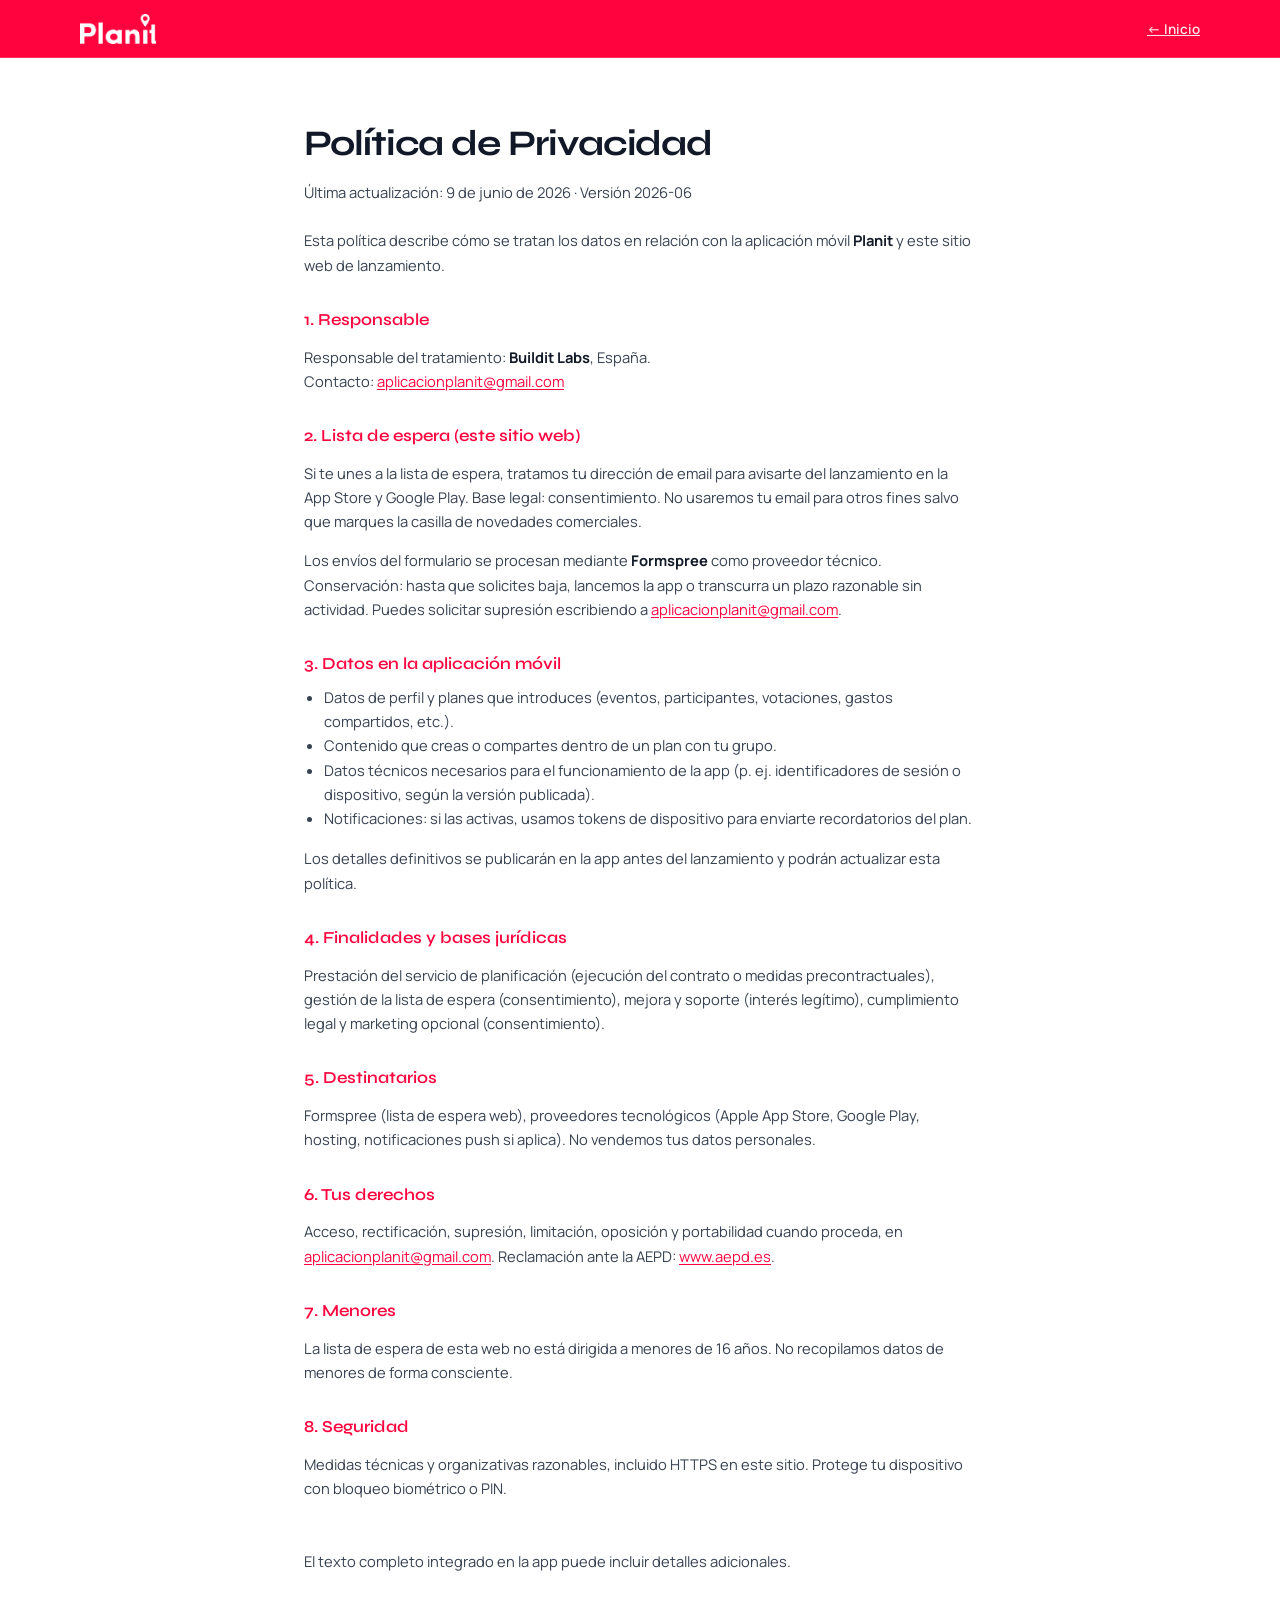
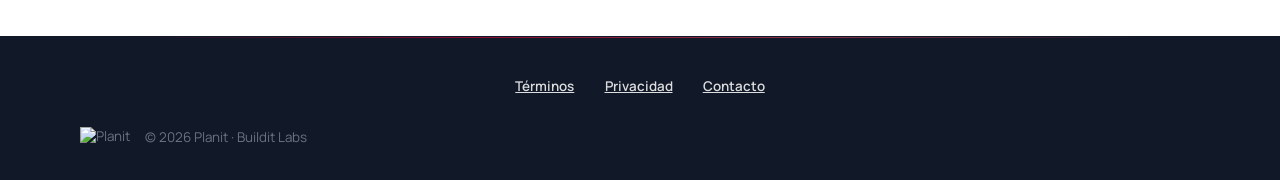
==== commit 6ef3f81e: "[RHA] Fix control plane and terms and conditions" ====
--- a/privacidad.html
+++ b/privacidad.html
@@ -14,7 +14,7 @@
   <link rel="preconnect" href="https://fonts.gstatic.com" crossorigin>
   <link rel="preload" as="style" href="https://fonts.googleapis.com/css2?family=IBM+Plex+Mono:wght@400;500&family=Manrope:wght@400;600;700&family=Syne:wght@700&display=swap" onload="this.onload=null;this.rel='stylesheet'">
   <noscript><link rel="stylesheet" href="https://fonts.googleapis.com/css2?family=IBM+Plex+Mono:wght@400;500&family=Manrope:wght@400;600;700&family=Syne:wght@700&display=swap"></noscript>
-  <link rel="stylesheet" href="./index.css?v=20260722c">
+  <link rel="stylesheet" href="./index.css?v=20260723legal">
 </head>
 <body>
   <header class="legal-header">
--- a/index.css
+++ b/index.css
@@ -489,7 +489,7 @@
 .rotating-wrap {
   display: inline-block;
   position: relative;
-  top: -0.06em;
+  top: 0.12em;
   min-width: 0;
   height: 1.2em;
   line-height: 1.2em;
@@ -827,22 +827,29 @@
   display: flex;
   align-items: center;
   justify-content: center;
-  gap: 0.45rem;
-  padding: 0.65rem 0.85rem;
+  gap: 0.5rem;
+  padding: 0.7rem 1rem;
   border-radius: 999px;
   border: 1px solid var(--border);
   background: var(--surface);
   box-shadow: 0 2px 8px var(--shadow);
-  font-family: var(--font-mono);
-  font-size: 0.68rem;
-  letter-spacing: 0.06em;
-  text-transform: uppercase;
-  color: var(--muted);
+  font-family: var(--font-body);
+  font-size: 0.88rem;
+  font-weight: 600;
+  letter-spacing: -0.01em;
+  text-transform: none;
+  color: var(--ink-soft);
 }
 
 .principle-icon {
-  color: var(--accent);
-  font-size: 0.45rem;
+  display: inline-block;
+  width: 0.35rem;
+  height: 0.35rem;
+  border-radius: 50%;
+  background: var(--accent);
+  color: transparent;
+  font-size: 0;
+  flex-shrink: 0;
 }
 
 /* ── Compare (Aceternity-style) ── */
@@ -854,7 +861,6 @@
 .compare-wrap {
   position: relative;
   height: 420px;
-  height: min(420px, 72vw);
   border-radius: var(--radius-xl);
   overflow: hidden;
   border: 1px solid var(--border);
@@ -869,21 +875,22 @@
   position: absolute;
   top: 0;
   bottom: 0;
+  overflow: hidden;
   pointer-events: none;
 }
 
 .compare-excel {
   left: 0;
-  right: 0;
+  width: var(--compare-pct, 50%);
   background: #1a1a22;
   z-index: 1;
 }
 
 .compare-app {
+  left: var(--compare-pct, 50%);
+  right: 0;
+  width: auto;
   z-index: 2;
-  left: var(--compare-pct, 50%);
-  width: calc(100% - var(--compare-pct, 50%));
-  right: auto;
   background: linear-gradient(160deg, #12121a, #0a0a10);
   color: #faf4f5;
   --ink: #faf4f5;
@@ -954,6 +961,10 @@
 }
 
 .chat-mock {
+  box-sizing: border-box;
+  width: 100%;
+  max-width: 100%;
+  min-width: 0;
   height: 100%;
   padding: 1.25rem;
   display: flex;
@@ -961,6 +972,7 @@
   gap: 0.55rem;
   font-size: 0.76rem;
   line-height: 1.4;
+  overflow: hidden;
 }
 
 .chat-mock-header {
@@ -973,17 +985,19 @@
 }
 
 .chat-msg {
-  max-width: 88%;
+  max-width: min(88%, 100%);
+  box-sizing: border-box;
   padding: 0.55rem 0.7rem;
   border-radius: 0.75rem;
   background: rgba(255, 255, 255, 0.05);
   color: #c4c4cc;
   border: 1px solid rgba(255, 255, 255, 0.06);
+  overflow-wrap: anywhere;
 }
 
 .chat-msg--self {
   align-self: flex-start;
-  margin-right: 1.5rem;
+  margin-right: 0;
   background: rgba(255, 255, 255, 0.14);
   color: #fecdd3;
   border-color: rgba(255, 3, 62, 0.2);
@@ -1009,11 +1023,15 @@
 }
 
 .compare-app-ui {
+  box-sizing: border-box;
+  width: 100%;
+  max-width: 100%;
   height: 100%;
   padding: 1.75rem 1.5rem;
   display: flex;
   flex-direction: column;
   gap: 0.55rem;
+  min-width: 0;
   min-height: 0;
   overflow: hidden;
 }
@@ -1111,20 +1129,156 @@
 }
 
 @media (max-width: 560px) {
+  .compare-section {
+    padding: 3rem 0.75rem;
+  }
+
+  .compare-wrap {
+    height: 360px;
+    border-radius: 1rem;
+  }
+
+  .compare-app-ui {
+    padding: 2rem 0.6rem 0.75rem;
+    gap: 0.28rem;
+  }
+
+  .compare-app-header {
+    font-size: 0.68rem;
+  }
+
+  .compare-app-header .ui-brand-logo--lg {
+    height: 0.95rem;
+    max-width: 4.2rem;
+  }
+
+  .compare-app-header .viz-pill {
+    padding: 0.14rem 0.4rem;
+    font-size: 0.56rem;
+  }
+
+  .compare-app-label {
+    margin-top: 0;
+    font-size: 0.56rem;
+    letter-spacing: 0.06em;
+  }
+
+  .compare-app-value {
+    font-size: 0.92rem;
+    letter-spacing: -0.02em;
+    line-height: 1.15;
+  }
+
   .compare-plan-mock {
-    grid-template-columns: 1fr auto;
-    gap: 0.55rem;
-    padding: 0.6rem 0.65rem;
+    margin: 0.05rem 0;
+    padding: 0.45rem 0.5rem;
+    border-radius: 0.55rem;
+    gap: 0.3rem;
+  }
+
+  .compare-vote-list {
+    gap: 0.32rem;
+  }
+
+  .compare-vote-row {
+    grid-template-columns: 3rem minmax(0, 1fr) 0.95rem;
+    gap: 0.25rem;
+    font-size: 0.62rem;
+  }
+
+  .compare-vote-row strong {
+    font-size: 0.62rem;
+  }
+
+  .compare-vote-bar {
+    height: 0.32rem;
+  }
+
+  .compare-app-scenarios {
+    gap: 0.25rem;
+    margin-top: 0.2rem;
+  }
+
+  .compare-app-scenarios .tag {
+    font-size: 0.55rem;
+    padding: 0.2rem 0.4rem;
+    border-radius: 0.35rem;
+    letter-spacing: 0;
+  }
+
+  .compare-app-scenarios .tag:last-child {
+    display: none;
+  }
+
+  .chat-mock {
+    padding: 2rem 0.55rem 0.65rem;
+    gap: 0.28rem;
+    font-size: 0.66rem;
+    line-height: 1.35;
+  }
+
+  .chat-mock-header {
+    font-size: 0.55rem;
+    margin-bottom: 0.15rem;
+    letter-spacing: 0.04em;
+  }
+
+  .chat-msg {
+    padding: 0.32rem 0.45rem;
+    border-radius: 0.45rem;
+    max-width: 100%;
+  }
+
+  .chat-msg--other:nth-of-type(4),
+  .chat-msg--lost,
+  .chat-msg--warn {
+    display: none;
+  }
+
+  .compare-handle-knob {
+    width: 1.85rem;
+    height: 1.85rem;
+  }
+
+  .compare-handle-knob svg {
+    width: 12px;
+    height: 12px;
+  }
+}
+
+/* Hide compare monkey on phones/tablets — it steals width and clips the vote UI */
+@media (max-width: 900px) {
+  .compare-plan-mock {
+    grid-template-columns: minmax(0, 1fr);
   }
 
   .compare-plan-mono {
-    width: 72px;
-    height: 72px;
-  }
-
-  .compare-vote-row {
-    grid-template-columns: 3.6rem 1fr 1.2rem;
+    display: none !important;
+  }
+}
+
+@media (min-width: 561px) and (max-width: 900px) {
+  .compare-wrap {
+    height: 380px;
+  }
+
+  .compare-app-ui {
+    padding: 1rem 0.85rem;
+    gap: 0.35rem;
+  }
+
+  .compare-app-value {
+    font-size: 1.05rem;
+  }
+
+  .chat-mock {
+    padding: 0.9rem 0.75rem;
+    gap: 0.35rem;
     font-size: 0.68rem;
+  }
+
+  .compare-plan-mock {
+    padding: 0.55rem 0.65rem;
   }
 }
 
@@ -1227,23 +1381,45 @@
 
 .compare-label {
   position: absolute;
-  bottom: 1rem;
+  top: 0.85rem;
+  bottom: auto;
+  left: auto;
+  right: auto;
+  height: auto;
+  width: auto;
+  max-height: none;
   z-index: 3;
   pointer-events: none;
   padding: 0.3rem 0.65rem;
   border-radius: 999px;
   border: 1px solid rgba(255, 255, 255, 0.35);
   background: rgba(17, 24, 39, 0.75);
-  font-family: var(--font-mono);
-  font-size: 0.65rem;
-  letter-spacing: 0.08em;
-  text-transform: uppercase;
+  font-family: var(--font-body);
+  font-size: 0.68rem;
+  font-weight: 600;
+  letter-spacing: 0.02em;
+  text-transform: none;
   color: #ffffff;
   box-shadow: 0 4px 12px var(--shadow);
-}
-
-.compare-label--left { left: 1rem; }
-.compare-label--right { right: 1rem; }
+  white-space: nowrap;
+  line-height: 1.2;
+}
+
+.compare-label--left { left: 0.85rem; }
+.compare-label--right { right: 0.85rem; }
+
+@media (max-width: 560px) {
+  .compare-label {
+    top: 0.5rem;
+    bottom: auto !important;
+    height: auto !important;
+    font-size: 0.6rem;
+    padding: 0.2rem 0.45rem;
+  }
+
+  .compare-label--left { left: 0.5rem; }
+  .compare-label--right { right: 0.5rem; }
+}
 
 /* ── FAQ ── */
 
@@ -1348,18 +1524,22 @@
   display: inline-flex;
   align-items: center;
   gap: 0.65rem;
-  font-family: var(--font-mono);
-  font-size: 0.75rem;
-  letter-spacing: 0.1em;
-  text-transform: uppercase;
+  font-family: var(--font-body);
+  font-size: 0.92rem;
+  font-weight: 600;
+  letter-spacing: -0.01em;
+  text-transform: none;
   color: var(--muted);
   white-space: nowrap;
 }
 
 .marquee-item::before {
-  content: '◆';
-  font-size: 0.45rem;
-  color: var(--accent);
+  content: '';
+  width: 0.35rem;
+  height: 0.35rem;
+  border-radius: 50%;
+  background: var(--accent);
+  flex-shrink: 0;
 }
 
 /* ── Stats ── */
@@ -2798,7 +2978,7 @@
   max-height: 90vh;
   padding: 1.5rem;
   border-radius: var(--radius-xl);
-  border: 1px solid rgba(17, 24, 39, 0.08);
+  border: 1px solid rgba(17, 24, 39, 0.1);
   background: #ffffff;
   color: #111827;
   box-shadow: 0 24px 64px rgba(0, 0, 0, 0.35);
@@ -2809,7 +2989,7 @@
 }
 
 #modal-content {
-  color: #4b5563;
+  color: #374151;
 }
 
 #modal-content strong {
@@ -2829,12 +3009,12 @@
   background: none;
   font-size: 1.5rem;
   line-height: 1;
-  color: var(--muted);
+  color: #6b7280;
   cursor: pointer;
 }
 
 #modal-close:hover {
-  color: var(--ink);
+  color: #111827;
 }
 
 #cookie-banner {
@@ -3000,7 +3180,7 @@
 }
 
 .legal-header .legal-back {
-  color: rgba(255, 255, 255, 0.85);
+  color: rgba(255, 255, 255, 0.9);
 }
 
 .legal-header .legal-back:hover {
@@ -3018,21 +3198,25 @@
 .legal-back {
   font-size: 0.84rem;
   font-weight: 600;
-  color: var(--muted);
+  color: rgba(255, 255, 255, 0.9);
   transition: color 0.2s;
 }
 
 .legal-back:hover {
-  color: var(--ink);
+  color: #ffffff;
 }
 
 .legal-page {
   padding: 2.5rem 1rem 3rem;
+  background: #ffffff;
+  color: #111827;
+  min-height: 70vh;
 }
 
 .legal-wrap {
   max-width: 42rem;
   margin-inline: auto;
+  color: #111827;
 }
 
 .legal-wrap h1 {
@@ -3041,6 +3225,7 @@
   font-weight: 700;
   letter-spacing: -0.03em;
   margin-bottom: 0.5rem;
+  color: #111827;
 }
 
 .legal-wrap h2 {
@@ -3049,14 +3234,18 @@
   font-weight: 600;
   margin-top: 2rem;
   margin-bottom: 0.65rem;
-  color: var(--accent-soft);
+  color: #ff033e;
 }
 
 .legal-wrap p,
 .legal-wrap li {
-  color: var(--muted);
+  color: #374151;
   font-size: 0.92rem;
   line-height: 1.65;
+}
+
+.legal-wrap strong {
+  color: #111827;
 }
 
 .legal-wrap ul {
@@ -3065,37 +3254,62 @@
 }
 
 .legal-wrap a {
-  color: var(--accent-soft);
+  color: #ff033e;
+  text-decoration: underline;
+  text-underline-offset: 2px;
 }
 
 .legal-wrap a:hover {
-  color: var(--ink);
+  color: #e50338;
 }
 
 .legal-meta {
   font-size: 0.82rem;
-  color: var(--muted);
+  color: #6b7280;
   margin-bottom: 1.5rem;
 }
 
 .legal-callout {
   padding: 1rem 1.1rem;
   border-radius: var(--radius-lg);
-  border: 1px solid rgba(180, 83, 9, 0.25);
-  background: rgba(180, 83, 9, 0.08);
+  border: 1px solid rgba(180, 83, 9, 0.28);
+  background: #fff7ed;
   margin: 1.5rem 0;
 }
 
 .legal-callout p {
   margin: 0;
-  color: #92400e;
+  color: #9a3412;
   font-size: 0.9rem;
+}
+
+.legal-callout strong {
+  color: #7c2d12;
 }
 
 .legal-footnote {
   margin-top: 3rem;
   font-size: 0.82rem;
-  color: var(--muted);
+  color: #6b7280;
+}
+
+/* Legal pages: keep footer readable on white */
+body:has(.legal-page) {
+  background: #ffffff;
+  color: #111827;
+}
+
+body:has(.legal-page) .site-footer {
+  background: #111827;
+  color: rgba(255, 255, 255, 0.85);
+}
+
+body:has(.legal-page) .site-footer a {
+  color: rgba(255, 255, 255, 0.85);
+}
+
+body:has(.legal-page) .site-footer a:hover {
+  color: #ffffff;
 }
 
 /* Below-fold sections: skip layout/paint until near viewport */
@@ -3220,6 +3434,29 @@
   overflow: visible;
 }
 
+@media (max-width: 1023px) {
+  .hero {
+    align-items: flex-start;
+    padding: 6.25rem 1rem 2.5rem;
+    min-height: auto;
+  }
+
+  .hero-layout {
+    gap: 1.15rem;
+  }
+
+  .hero-mascot {
+    min-height: 0;
+    margin-top: -0.35rem;
+  }
+
+  .hero-mascot-img,
+  .hero-mascot-anim {
+    width: min(100%, 400px);
+    max-height: min(46vh, 400px);
+  }
+}
+
 .hero-mascot-glow {
   display: none;
 }
@@ -3238,6 +3475,13 @@
   object-fit: contain;
   object-position: center bottom;
   aspect-ratio: auto;
+  will-change: transform;
+  animation: mascot-float 3.6s ease-in-out infinite;
+}
+
+@keyframes mascot-float {
+  0%, 100% { transform: translate3d(0, 0, 0); }
+  50% { transform: translate3d(0, -12px, 0); }
 }
 
 .hero-mascot-img--static {
@@ -3251,7 +3495,19 @@
 
   .hero-mascot-img--static {
     display: block;
-  }
+    animation: none;
+  }
+
+  .hero-mascot-img,
+  .hero-mascot-anim {
+    animation: none;
+  }
+}
+
+.perf-lite .hero-mascot-img,
+.perf-lite .hero-mascot-anim {
+  animation: none;
+  will-change: auto;
 }
 
 .mono-illust {
@@ -3327,12 +3583,18 @@
 }
 
 .legal-callout {
-  border-color: rgba(180, 83, 9, 0.25) !important;
-  background: rgba(180, 83, 9, 0.08) !important;
+  border-color: rgba(180, 83, 9, 0.28) !important;
+  background: #fff7ed !important;
 }
 
 .legal-callout p {
-  color: #92400e !important;
+  color: #9a3412 !important;
+}
+
+@media (hover: none), (pointer: coarse) {
+  .legal-header {
+    background: #ff033e !important;
+  }
 }
 
 .footer-brand img {
@@ -3347,8 +3609,7 @@
 
 @media (hover: none), (pointer: coarse) {
   .header-shell,
-  .mobile-nav,
-  .legal-header {
+  .mobile-nav {
     background: rgba(255, 255, 255, 0.18) !important;
   }
 
@@ -3604,11 +3865,11 @@
 }
 
 .band-brand .marquee-item {
-  color: rgba(255, 255, 255, 0.85);
+  color: rgba(255, 255, 255, 0.9);
 }
 
 .band-brand .marquee-item::before {
-  color: rgba(255, 255, 255, 0.7);
+  background: rgba(255, 255, 255, 0.75);
 }
 
 .band-soft.marquee-section {
@@ -3616,11 +3877,11 @@
 }
 
 .band-soft .marquee-item {
-  color: #6b7280;
+  color: #374151;
 }
 
 .band-soft .marquee-item::before {
-  color: #ff033e;
+  background: #ff033e;
 }
 
 .band-soft .section-heading h2,
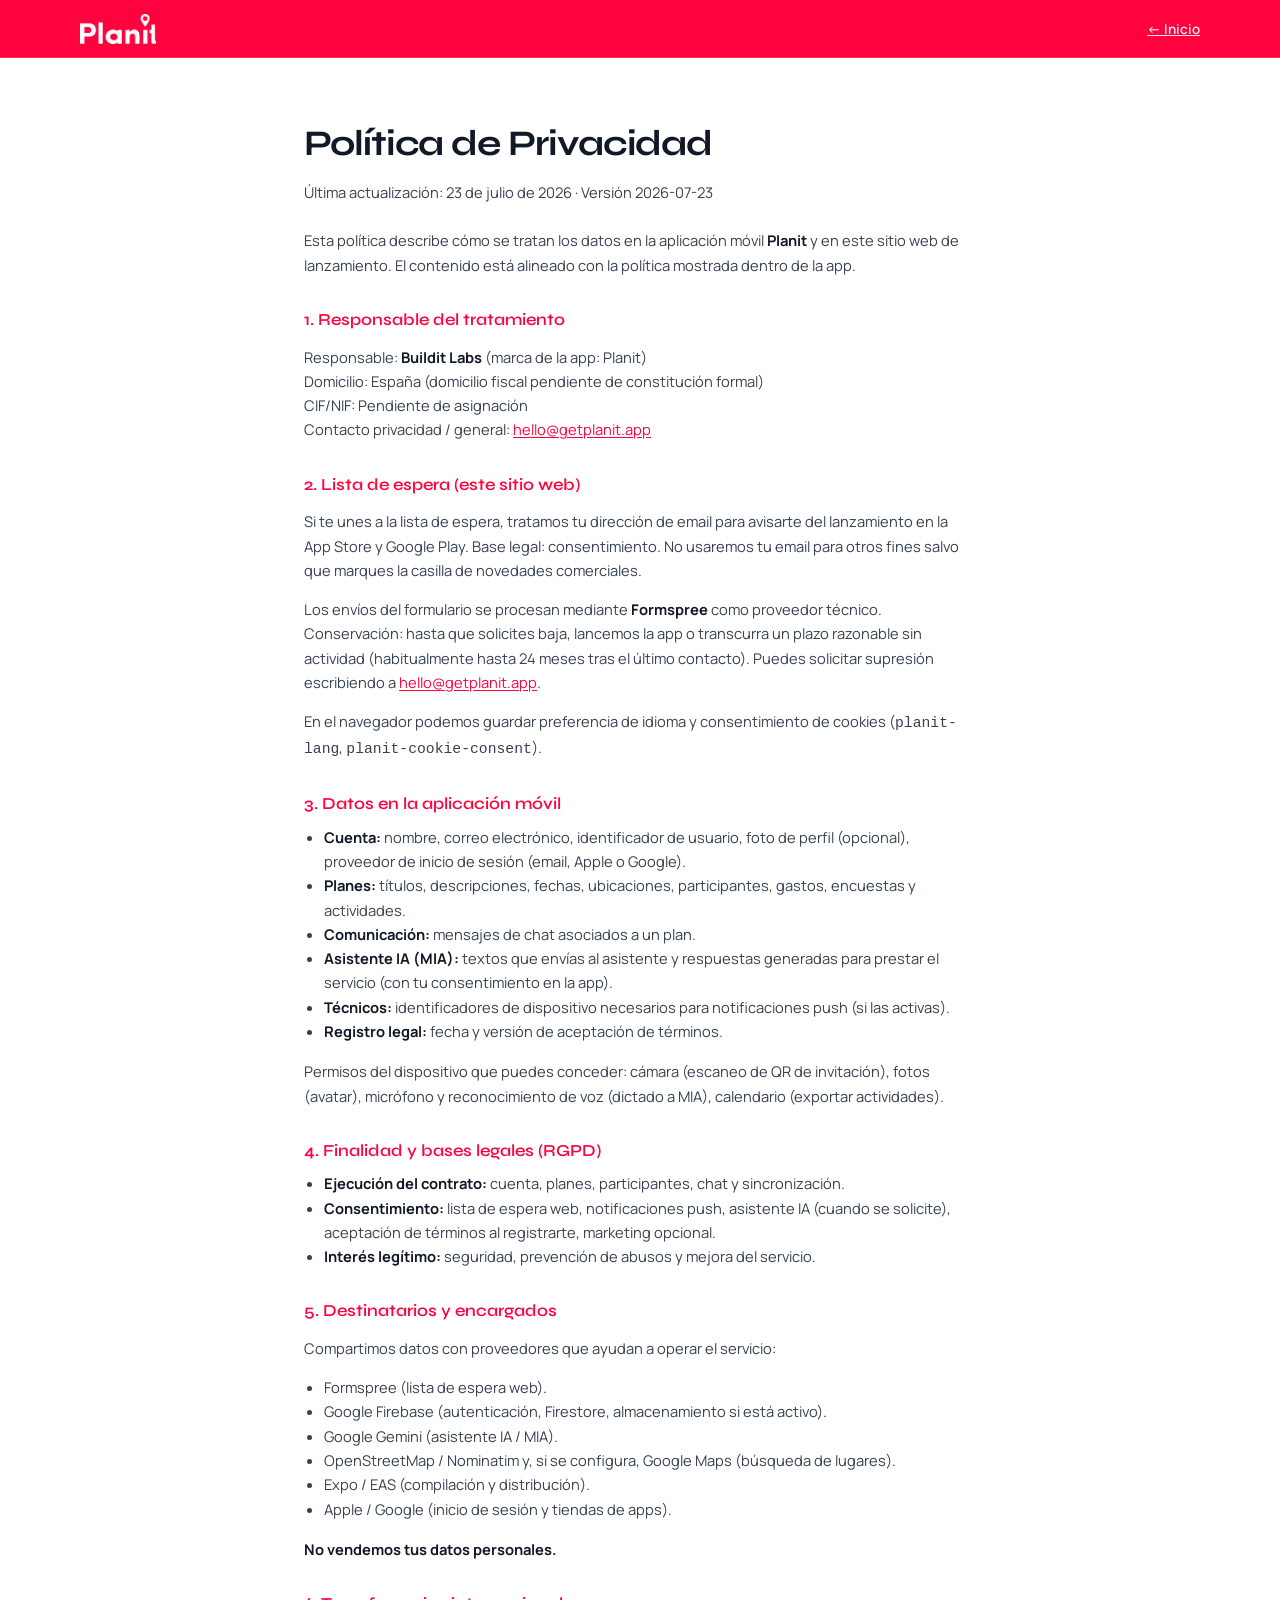
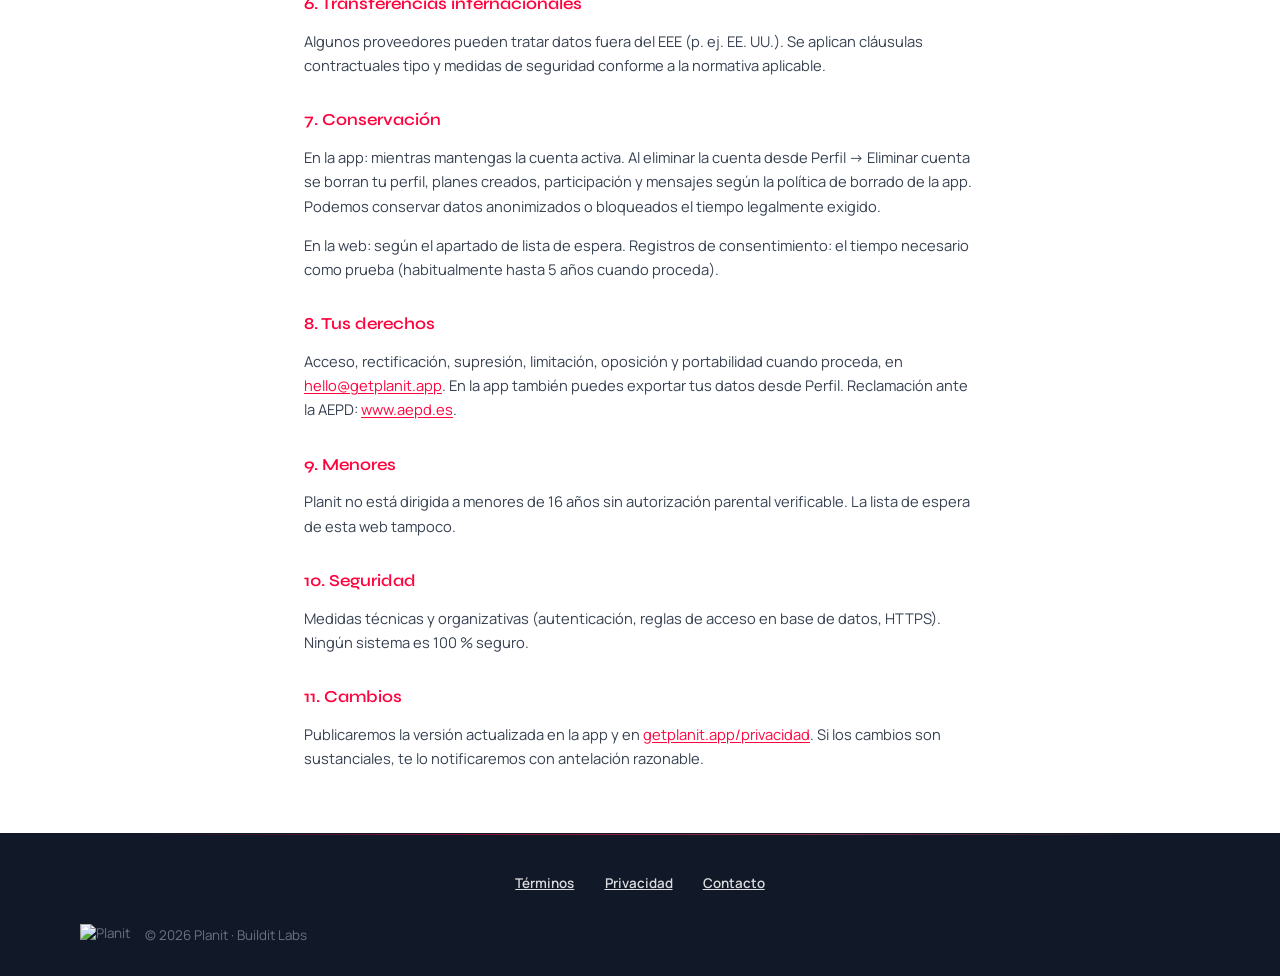
==== commit ba08b55c: "[RHA] Updating images, terms, conditions adn email" ====
--- a/privacidad.html
+++ b/privacidad.html
@@ -6,7 +6,7 @@
   <title>Política de Privacidad — Planit | getplanit.app</title>
   <meta name="description" content="Política de privacidad de Planit, la app para organizar planes con amigos de Buildit Labs.">
   <meta name="robots" content="index, follow">
-  <link rel="canonical" href="https://www.getplanit.app/privacidad.html">
+  <link rel="canonical" href="https://www.getplanit.app/privacidad">
   <link rel="icon" type="image/png" sizes="48x48" href="./assets/icon-48.png">
   <link rel="icon" type="image/png" sizes="192x192" href="./assets/icon-192.png">
   <meta name="theme-color" content="#ff033e">
@@ -14,7 +14,7 @@
   <link rel="preconnect" href="https://fonts.gstatic.com" crossorigin>
   <link rel="preload" as="style" href="https://fonts.googleapis.com/css2?family=IBM+Plex+Mono:wght@400;500&family=Manrope:wght@400;600;700&family=Syne:wght@700&display=swap" onload="this.onload=null;this.rel='stylesheet'">
   <noscript><link rel="stylesheet" href="https://fonts.googleapis.com/css2?family=IBM+Plex+Mono:wght@400;500&family=Manrope:wght@400;600;700&family=Syne:wght@700&display=swap"></noscript>
-  <link rel="stylesheet" href="./index.css?v=20260723legal">
+  <link rel="stylesheet" href="./index.css?v=20260723legal2">
 </head>
 <body>
   <header class="legal-header">
@@ -29,42 +29,68 @@
   <main class="legal-page">
     <div class="container legal-wrap">
       <h1>Política de Privacidad</h1>
-      <p class="legal-meta">Última actualización: 9 de junio de 2026 · Versión 2026-06</p>
-      <p>Esta política describe cómo se tratan los datos en relación con la aplicación móvil <strong>Planit</strong> y este sitio web de lanzamiento.</p>
+      <p class="legal-meta">Última actualización: 23 de julio de 2026 · Versión 2026-07-23</p>
+      <p>Esta política describe cómo se tratan los datos en la aplicación móvil <strong>Planit</strong> y en este sitio web de lanzamiento. El contenido está alineado con la política mostrada dentro de la app.</p>
 
-      <h2>1. Responsable</h2>
-      <p>Responsable del tratamiento: <strong>Buildit Labs</strong>, España.<br>
-      Contacto: <a href="mailto:aplicacionplanit@gmail.com">aplicacionplanit@gmail.com</a></p>
+      <h2>1. Responsable del tratamiento</h2>
+      <p>Responsable: <strong>Buildit Labs</strong> (marca de la app: Planit)<br>
+      Domicilio: España (domicilio fiscal pendiente de constitución formal)<br>
+      CIF/NIF: Pendiente de asignación<br>
+      Contacto privacidad / general: <a href="mailto:hello@getplanit.app">hello@getplanit.app</a></p>
 
       <h2>2. Lista de espera (este sitio web)</h2>
       <p>Si te unes a la lista de espera, tratamos tu dirección de email para avisarte del lanzamiento en la App Store y Google Play. Base legal: consentimiento. No usaremos tu email para otros fines salvo que marques la casilla de novedades comerciales.</p>
-      <p>Los envíos del formulario se procesan mediante <strong>Formspree</strong> como proveedor técnico. Conservación: hasta que solicites baja, lancemos la app o transcurra un plazo razonable sin actividad. Puedes solicitar supresión escribiendo a <a href="mailto:aplicacionplanit@gmail.com">aplicacionplanit@gmail.com</a>.</p>
+      <p>Los envíos del formulario se procesan mediante <strong>Formspree</strong> como proveedor técnico. Conservación: hasta que solicites baja, lancemos la app o transcurra un plazo razonable sin actividad (habitualmente hasta 24 meses tras el último contacto). Puedes solicitar supresión escribiendo a <a href="mailto:hello@getplanit.app">hello@getplanit.app</a>.</p>
+      <p>En el navegador podemos guardar preferencia de idioma y consentimiento de cookies (<code>planit-lang</code>, <code>planit-cookie-consent</code>).</p>
 
       <h2>3. Datos en la aplicación móvil</h2>
       <ul>
-        <li>Datos de perfil y planes que introduces (eventos, participantes, votaciones, gastos compartidos, etc.).</li>
-        <li>Contenido que creas o compartes dentro de un plan con tu grupo.</li>
-        <li>Datos técnicos necesarios para el funcionamiento de la app (p. ej. identificadores de sesión o dispositivo, según la versión publicada).</li>
-        <li>Notificaciones: si las activas, usamos tokens de dispositivo para enviarte recordatorios del plan.</li>
+        <li><strong>Cuenta:</strong> nombre, correo electrónico, identificador de usuario, foto de perfil (opcional), proveedor de inicio de sesión (email, Apple o Google).</li>
+        <li><strong>Planes:</strong> títulos, descripciones, fechas, ubicaciones, participantes, gastos, encuestas y actividades.</li>
+        <li><strong>Comunicación:</strong> mensajes de chat asociados a un plan.</li>
+        <li><strong>Asistente IA (MIA):</strong> textos que envías al asistente y respuestas generadas para prestar el servicio (con tu consentimiento en la app).</li>
+        <li><strong>Técnicos:</strong> identificadores de dispositivo necesarios para notificaciones push (si las activas).</li>
+        <li><strong>Registro legal:</strong> fecha y versión de aceptación de términos.</li>
       </ul>
-      <p>Los detalles definitivos se publicarán en la app antes del lanzamiento y podrán actualizar esta política.</p>
+      <p>Permisos del dispositivo que puedes conceder: cámara (escaneo de QR de invitación), fotos (avatar), micrófono y reconocimiento de voz (dictado a MIA), calendario (exportar actividades).</p>
 
-      <h2>4. Finalidades y bases jurídicas</h2>
-      <p>Prestación del servicio de planificación (ejecución del contrato o medidas precontractuales), gestión de la lista de espera (consentimiento), mejora y soporte (interés legítimo), cumplimiento legal y marketing opcional (consentimiento).</p>
+      <h2>4. Finalidad y bases legales (RGPD)</h2>
+      <ul>
+        <li><strong>Ejecución del contrato:</strong> cuenta, planes, participantes, chat y sincronización.</li>
+        <li><strong>Consentimiento:</strong> lista de espera web, notificaciones push, asistente IA (cuando se solicite), aceptación de términos al registrarte, marketing opcional.</li>
+        <li><strong>Interés legítimo:</strong> seguridad, prevención de abusos y mejora del servicio.</li>
+      </ul>
 
-      <h2>5. Destinatarios</h2>
-      <p>Formspree (lista de espera web), proveedores tecnológicos (Apple App Store, Google Play, hosting, notificaciones push si aplica). No vendemos tus datos personales.</p>
+      <h2>5. Destinatarios y encargados</h2>
+      <p>Compartimos datos con proveedores que ayudan a operar el servicio:</p>
+      <ul>
+        <li>Formspree (lista de espera web).</li>
+        <li>Google Firebase (autenticación, Firestore, almacenamiento si está activo).</li>
+        <li>Google Gemini (asistente IA / MIA).</li>
+        <li>OpenStreetMap / Nominatim y, si se configura, Google Maps (búsqueda de lugares).</li>
+        <li>Expo / EAS (compilación y distribución).</li>
+        <li>Apple / Google (inicio de sesión y tiendas de apps).</li>
+      </ul>
+      <p><strong>No vendemos tus datos personales.</strong></p>
 
-      <h2>6. Tus derechos</h2>
-      <p>Acceso, rectificación, supresión, limitación, oposición y portabilidad cuando proceda, en <a href="mailto:aplicacionplanit@gmail.com">aplicacionplanit@gmail.com</a>. Reclamación ante la AEPD: <a href="https://www.aepd.es" target="_blank" rel="noopener noreferrer">www.aepd.es</a>.</p>
+      <h2>6. Transferencias internacionales</h2>
+      <p>Algunos proveedores pueden tratar datos fuera del EEE (p. ej. EE. UU.). Se aplican cláusulas contractuales tipo y medidas de seguridad conforme a la normativa aplicable.</p>
 
-      <h2>7. Menores</h2>
-      <p>La lista de espera de esta web no está dirigida a menores de 16 años. No recopilamos datos de menores de forma consciente.</p>
+      <h2>7. Conservación</h2>
+      <p>En la app: mientras mantengas la cuenta activa. Al eliminar la cuenta desde Perfil → Eliminar cuenta se borran tu perfil, planes creados, participación y mensajes según la política de borrado de la app. Podemos conservar datos anonimizados o bloqueados el tiempo legalmente exigido.</p>
+      <p>En la web: según el apartado de lista de espera. Registros de consentimiento: el tiempo necesario como prueba (habitualmente hasta 5 años cuando proceda).</p>
 
-      <h2>8. Seguridad</h2>
-      <p>Medidas técnicas y organizativas razonables, incluido HTTPS en este sitio. Protege tu dispositivo con bloqueo biométrico o PIN.</p>
+      <h2>8. Tus derechos</h2>
+      <p>Acceso, rectificación, supresión, limitación, oposición y portabilidad cuando proceda, en <a href="mailto:hello@getplanit.app">hello@getplanit.app</a>. En la app también puedes exportar tus datos desde Perfil. Reclamación ante la AEPD: <a href="https://www.aepd.es" target="_blank" rel="noopener noreferrer">www.aepd.es</a>.</p>
 
-      <p class="legal-footnote">El texto completo integrado en la app puede incluir detalles adicionales.</p>
+      <h2>9. Menores</h2>
+      <p>Planit no está dirigida a menores de 16 años sin autorización parental verificable. La lista de espera de esta web tampoco.</p>
+
+      <h2>10. Seguridad</h2>
+      <p>Medidas técnicas y organizativas (autenticación, reglas de acceso en base de datos, HTTPS). Ningún sistema es 100&nbsp;% seguro.</p>
+
+      <h2>11. Cambios</h2>
+      <p>Publicaremos la versión actualizada en la app y en <a href="https://www.getplanit.app/privacidad">getplanit.app/privacidad</a>. Si los cambios son sustanciales, te lo notificaremos con antelación razonable.</p>
     </div>
   </main>
 
@@ -76,7 +102,7 @@
           <span class="sep" aria-hidden="true">·</span>
           <a href="./privacidad.html">Privacidad</a>
           <span class="sep" aria-hidden="true">·</span>
-          <a href="mailto:aplicacionplanit@gmail.com">Contacto</a>
+          <a href="mailto:hello@getplanit.app">Contacto</a>
         </nav>
       </div>
       <div class="footer-bottom">
